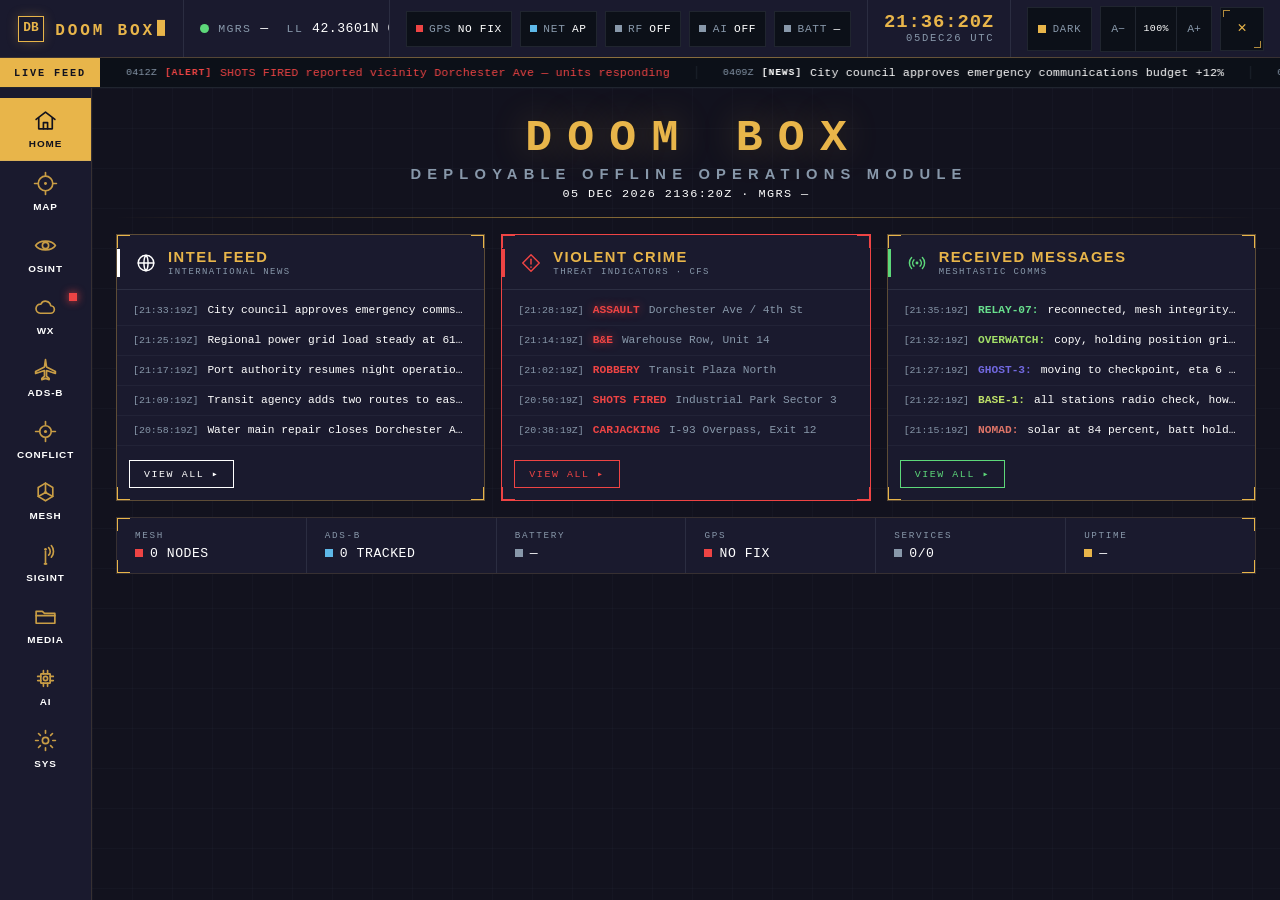
==== index.html @ 6b09e888 "Initial commit Fresh history start under the new account, carrying forward the current working state" ====
<!DOCTYPE html>
<html lang="en" data-mode="dark">
<head>
<meta charset="UTF-8" />
<meta name="viewport" content="width=device-width, initial-scale=1.0" />
<title>DOOM BOX DESKTOP</title>
<style>
/* ============================================================
   DOOM BOX — tactical command shell
   Vanilla CSS / Vanilla JS. No frameworks. No CDN.
   ============================================================ */

:root{
  --scale: 1;

  /* DARK (default) */
  --bg-primary:  #12121E;
  --bg-secondary:#1A1A2E;
  --bg-card:     #0C1018;
  --accent:      #E8B54A;   /* amber — brand */
  --text-1:      #FFFFFF;
  --text-2:      #8898AA;
  --green:       #5DD87A;
  --blue:        #5EB8E8;
  --orange:      #CC5511;
  --purple:      #B08CF0;
  --red:         #EE4444;

  --line:        rgba(232,181,74,0.14);
  --line-soft:   rgba(136,152,170,0.16);

  --font-mono:'JetBrains Mono','SF Mono',ui-monospace,Menlo,Consolas,'Liberation Mono',monospace;
  --font-ui:Arial,'Helvetica Neue',Helvetica,sans-serif;

  --topbar-h:58px;
  --ticker-h:30px;
  --side-w:92px;
  --side-w-collapsed:48px;
}

html[data-mode="dim"]{
  --bg-primary:  #20202F;
  --bg-secondary:#2A2A40;
  --bg-card:     #161D29;
  --text-2:      #9AAAC0;
  --line:        rgba(232,181,74,0.20);
  --line-soft:   rgba(154,170,192,0.20);
}

*{box-sizing:border-box;margin:0;padding:0;}
html{font-size:calc(16px * var(--scale));overflow-x:hidden;}
body{
  background:var(--bg-primary);
  color:var(--text-1);
  font-family:var(--font-ui);
  height:100vh;overflow:hidden;
  display:flex;flex-direction:column;
  -webkit-font-smoothing:antialiased;
  transition:background .2s ease;
}

.mono{font-family:var(--font-mono);}
.dim{color:var(--text-2);}

/* ---- corner-bracket card (pure CSS, no SVG) ---- */
.brk{
  --bk:var(--accent); --bt:1px; --bl:13px;
  border:1px solid var(--line);
  background:
   linear-gradient(var(--bk),var(--bk)) no-repeat 0 0      / var(--bl) var(--bt),
   linear-gradient(var(--bk),var(--bk)) no-repeat 0 0      / var(--bt) var(--bl),
   linear-gradient(var(--bk),var(--bk)) no-repeat 100% 0   / var(--bl) var(--bt),
   linear-gradient(var(--bk),var(--bk)) no-repeat 100% 0   / var(--bt) var(--bl),
   linear-gradient(var(--bk),var(--bk)) no-repeat 0 100%   / var(--bl) var(--bt),
   linear-gradient(var(--bk),var(--bk)) no-repeat 0 100%   / var(--bt) var(--bl),
   linear-gradient(var(--bk),var(--bk)) no-repeat 100% 100%/ var(--bl) var(--bt),
   linear-gradient(var(--bk),var(--bk)) no-repeat 100% 100%/ var(--bt) var(--bl),
   var(--bg-card);
}

/* ============================================================
   TOP BAR
   ============================================================ */
.topbar{
  height:var(--topbar-h);min-height:var(--topbar-h);
  background:var(--bg-secondary);
  border-bottom:1px solid var(--line);
  display:flex;align-items:stretch;
  flex:0 0 auto;position:relative;z-index:30;
}
.topbar::after{ /* amber baseline glow */
  content:"";position:absolute;left:0;right:0;bottom:-1px;height:1px;
  background:linear-gradient(90deg,transparent,var(--accent),transparent);
  opacity:.5;
}

.brand{
  display:flex;align-items:center;gap:.7rem;
  padding:0 18px;border-right:1px solid var(--line-soft);
  min-width:0;flex:0 0 auto;
}
.brand .glyph{
  width:26px;height:26px;flex:0 0 auto;
  border:1.5px solid var(--accent);
  display:grid;place-items:center;
  color:var(--accent);font-family:var(--font-mono);
  font-size:.8rem;font-weight:700;line-height:1;
  box-shadow:0 0 12px rgba(232,181,74,.25);
}
.brand .word{
  font-family:var(--font-mono);font-weight:700;
  letter-spacing:.18em;font-size:1rem;color:var(--accent);
  white-space:nowrap;
}
.brand .cursor{
  display:inline-block;width:.5em;height:1.05em;
  background:var(--accent);margin-left:.15em;translate:0 .12em;
  animation:blink 1.1s steps(1) infinite;
}
@keyframes blink{50%{opacity:0;}}

.tb-center{
  flex:1;display:flex;align-items:center;gap:18px;
  padding:0 16px;min-width:0;overflow:hidden;
}
.coord{
  display:flex;align-items:center;gap:.55rem;
  font-family:var(--font-mono);font-size:.82rem;
  color:var(--text-1);letter-spacing:.04em;white-space:nowrap;
}
.coord .lbl{color:var(--text-2);font-size:.66rem;letter-spacing:.12em;}
.coord:first-child{flex:0 0 auto;}
.gps-dot{
  width:9px;height:9px;border-radius:50%;background:var(--green);
  box-shadow:0 0 0 0 rgba(93,216,122,.55);
  animation:gpspulse 2s ease-out infinite;flex:0 0 auto;
}
@keyframes gpspulse{
  0%{box-shadow:0 0 0 0 rgba(93,216,122,.55);}
  70%{box-shadow:0 0 0 7px rgba(93,216,122,0);}
  100%{box-shadow:0 0 0 0 rgba(93,216,122,0);}
}

.tb-right{
  display:flex;align-items:stretch;gap:0;
  border-left:1px solid var(--line-soft);
}
.chips{
  display:flex;align-items:center;gap:8px;padding:0 16px;
  border-right:1px solid var(--line-soft);
}
.chip{
  display:flex;align-items:center;gap:.4rem;
  padding:5px 9px;border:1px solid var(--line-soft);
  background:var(--bg-card);
  font-family:var(--font-mono);font-size:.66rem;letter-spacing:.06em;
  white-space:nowrap;
}
.chip .k{color:var(--text-2);}
.chip .v{color:var(--text-1);}
.chip .d{width:7px;height:7px;flex:0 0 auto;}

.clock{
  display:flex;flex-direction:column;justify-content:center;
  align-items:flex-end;padding:0 16px;border-right:1px solid var(--line-soft);
}
.clock .z{
  font-family:var(--font-mono);font-size:1.18rem;font-weight:700;
  color:var(--accent);letter-spacing:.05em;line-height:1.05;
}
.clock .date{
  font-family:var(--font-mono);font-size:.6rem;color:var(--text-2);
  letter-spacing:.16em;
}

.controls{display:flex;align-items:center;gap:8px;padding:0 16px;}
.ctl{
  font-family:var(--font-mono);font-size:.66rem;letter-spacing:.08em;
  color:var(--text-2);background:var(--bg-card);
  border:1px solid var(--line-soft);padding:6px 10px;cursor:pointer;
  display:flex;align-items:center;gap:.4rem;transition:.12s;
}
.ctl:hover{color:var(--accent);border-color:var(--accent);}
.ctl .sw{width:8px;height:8px;background:var(--accent);flex:0 0 auto;}
.fontctl{display:flex;border:1px solid var(--line-soft);background:var(--bg-card);}
.fontctl button{
  font-family:var(--font-mono);background:none;border:none;color:var(--text-2);
  cursor:pointer;padding:6px 9px;font-size:.72rem;transition:.12s;
}
.fontctl button:hover{color:var(--accent);}
.fontctl .pct{
  color:var(--text-1);font-size:.62rem;display:grid;place-items:center;
  min-width:42px;border-left:1px solid var(--line-soft);
  border-right:1px solid var(--line-soft);letter-spacing:.04em;
}
/* window close — amber X, square L-bracket corners, mono tooltip */
.ctl-close{
  position:relative;width:34px;height:30px;display:grid;place-items:center;
  background:var(--bg-card);border:1px solid var(--line-soft);
  color:var(--accent);font-family:var(--font-mono);font-size:.95rem;line-height:1;cursor:pointer;transition:.12s;
}
.ctl-close::before{
  content:"";position:absolute;inset:2px;pointer-events:none;opacity:.75;background:
    linear-gradient(var(--accent),var(--accent)) no-repeat 0 0       / 7px 1px,
    linear-gradient(var(--accent),var(--accent)) no-repeat 0 0       / 1px 7px,
    linear-gradient(var(--accent),var(--accent)) no-repeat 100% 100% / 7px 1px,
    linear-gradient(var(--accent),var(--accent)) no-repeat 100% 100% / 1px 7px;
}
.ctl-close:hover{background:var(--accent);color:#12121E;border-color:var(--accent);}
.ctl-close:hover::before{opacity:0;}
.ctl-close[data-tip]:hover::after{
  content:attr(data-tip);position:absolute;top:calc(100% + 8px);right:0;
  background:var(--bg-secondary);border:1px solid var(--line);color:var(--text-1);
  font-family:var(--font-mono);font-size:.6rem;letter-spacing:.08em;padding:5px 9px;white-space:nowrap;z-index:60;
}

/* ============================================================
   TICKER
   ============================================================ */
.ticker{
  height:var(--ticker-h);min-height:var(--ticker-h);flex:0 0 auto;
  background:var(--bg-card);border-bottom:1px solid var(--line-soft);
  display:flex;align-items:stretch;overflow:hidden;position:relative;z-index:20;
}
.ticker-tag{
  display:flex;align-items:center;padding:0 14px;
  background:var(--accent);color:#12121E;
  font-family:var(--font-mono);font-weight:700;font-size:.64rem;
  letter-spacing:.18em;flex:0 0 auto;z-index:2;
}
.ticker-track-wrap{flex:1;overflow:hidden;display:flex;align-items:center;}
.ticker-track{
  display:inline-flex;align-items:center;white-space:nowrap;
  animation:tick 109s linear infinite;will-change:transform;
}
.ticker:hover .ticker-track{animation-play-state:paused;}
@keyframes tick{from{transform:translateX(0);}to{transform:translateX(-50%);}}
.ti{
  display:inline-flex;align-items:center;gap:.5rem;padding:0 26px;
  font-family:var(--font-mono);font-size:.72rem;letter-spacing:.02em;
  border-right:1px solid var(--line-soft);
}
.ti .t{color:var(--text-2);font-size:.62rem;}
.ti .tg{font-weight:700;font-size:.6rem;letter-spacing:.1em;}

/* ============================================================
   MAIN
   ============================================================ */
.main{flex:1;display:flex;min-height:0;}

.sidebar{
  flex:0 0 auto;width:var(--side-w);
  background:var(--bg-secondary);border-right:1px solid var(--line);
  display:flex;flex-direction:column;padding:10px 0;
  transition:width .28s cubic-bezier(.4,0,.2,1);
  overflow:hidden;
}
.sidebar .side-head{display:none;}
.navitem{
  display:flex;flex-direction:column;align-items:center;justify-content:center;gap:6px;
  padding:10px 4px;min-height:60px;cursor:pointer;position:relative;
  transition:background .12s;text-align:center;
}
.navitem:hover{background:var(--bg-card);}
.navitem .ic{
  width:25px;height:25px;flex:0 0 auto;color:var(--accent);opacity:.85;
  display:grid;place-items:center;transition:.12s;
}
.navitem .ic svg{width:100%;height:100%;display:block;}
.navitem .meta{display:flex;flex-direction:column;align-items:center;min-width:0;}
.navitem .nm{
  font-family:var(--font-ui);font-weight:700;font-size:.62rem;
  color:var(--text-1);letter-spacing:.09em;line-height:1.1;
}
.navitem .ds{display:none;}
.navitem .badge{
  position:absolute;top:8px;right:14px;width:8px;height:8px;
  background:var(--red);box-shadow:0 0 8px var(--red);display:none;
}
.navitem.has-unread .badge{display:block;animation:blink 1.4s steps(1) infinite;}
.navitem.active{background:var(--accent);}
.navitem.active .ic{color:#12121E;opacity:1;}
.navitem.active .nm{color:#12121E;}
.navitem.active .badge{background:#12121E;box-shadow:none;}
#navHome .navitem{border-bottom:1px solid var(--line-soft);}
.side-foot{display:none;}

/* collapsed (MAP) */
.main.map-mode .sidebar{width:var(--side-w-collapsed);}
.main.map-mode .side-head,
.main.map-mode .side-foot{opacity:0;pointer-events:none;}
.main.map-mode .sidebar{overflow:visible;}
.main.map-mode .navitem{justify-content:center;padding:8px 0;}
.main.map-mode .navitem .meta{
  position:absolute;left:calc(100% + 8px);top:50%;transform:translateY(-50%);
  opacity:0;pointer-events:none;background:var(--bg-secondary);
  border:1px solid var(--line);padding:9px 13px;min-width:160px;z-index:60;
  box-shadow:0 8px 22px rgba(0,0,0,.55);
}
.main.map-mode .navitem:hover .meta{opacity:1;}
.main.map-mode .navitem .ic{width:30px;height:30px;}

/* ---- content ---- */
.content{
  flex:1;min-width:0;min-height:0;position:relative;overflow:auto;
  background:
    linear-gradient(rgba(136,152,170,.035) 1px,transparent 1px) 0 0/100% 40px,
    linear-gradient(90deg,rgba(136,152,170,.035) 1px,transparent 1px) 0 0/40px 100%,
    var(--bg-primary);
  padding:24px;
}
.crumb{
  display:flex;align-items:center;gap:.6rem;margin-bottom:18px;
  font-family:var(--font-mono);font-size:.66rem;letter-spacing:.1em;color:var(--text-2);
}
.crumb .cur{color:var(--accent);}

.placeholder{
  height:calc(100% - 40px);min-height:340px;
  display:flex;flex-direction:column;align-items:center;justify-content:center;
  gap:20px;padding:40px;text-align:center;position:relative;
}
.ph-id{
  font-family:var(--font-mono);font-size:.66rem;letter-spacing:.4em;
  color:var(--text-2);
}
.ph-name{
  font-family:var(--font-mono);font-weight:700;letter-spacing:.12em;
  font-size:clamp(2.4rem,7vw,4.6rem);color:var(--accent);line-height:1;
  text-shadow:0 0 40px rgba(232,181,74,.2);
}
.ph-desc{
  font-family:var(--font-ui);color:var(--text-1);font-size:.95rem;
  max-width:560px;line-height:1.55;
}
.ph-status{
  display:inline-flex;align-items:center;gap:.6rem;margin-top:8px;
  font-family:var(--font-mono);font-size:.7rem;letter-spacing:.16em;
  color:var(--text-2);border:1px solid var(--line-soft);
  background:var(--bg-card);padding:8px 16px;
}
.ph-status .blip{width:8px;height:8px;background:var(--accent);animation:blink 1.4s steps(1) infinite;}

/* ============================================================
   HOME / WELCOME DASHBOARD
   ============================================================ */
.home{max-width:1180px;margin:0 auto;display:flex;flex-direction:column;gap:clamp(10px,1.8vh,20px);padding-bottom:8px;}
.home-head{text-align:center;padding:4px 0 0;}
.hh-title{
  font-family:var(--font-mono);font-weight:700;color:var(--accent);
  font-size:clamp(1.8rem,3.5vw,2.8rem);letter-spacing:.34em;line-height:1;
  text-indent:.34em;text-shadow:0 0 36px rgba(232,181,74,.28);
}
.hh-sub{
  margin-top:5px;font-family:var(--font-ui);font-weight:700;color:var(--text-2);
  font-size:clamp(.7rem,1.4vw,.92rem);letter-spacing:.42em;text-indent:.42em;
}
.hh-meta{margin-top:5px;color:var(--text-1);font-size:.74rem;letter-spacing:.12em;}
.hh-rule{
  height:1px;width:100%;
  background:linear-gradient(90deg,transparent,var(--accent),transparent);opacity:.6;
}
.intel-grid{display:grid;grid-template-columns:repeat(3,minmax(0,1fr));gap:16px;}
@media (max-width:980px){.intel-grid{grid-template-columns:1fr;}}

.icard{padding:0;display:flex;flex-direction:column;--bg-card:var(--bg-secondary);
  border-color:rgba(232,181,74,.32);min-height:0;}
.icard-head{
  display:flex;align-items:center;gap:11px;padding:14px 16px 12px 18px;
  border-bottom:1px solid var(--line-soft);position:relative;
}
.icard-head::before{content:"";position:absolute;left:0;top:14px;bottom:12px;width:3px;background:var(--ac);}
.icard-ic{width:22px;height:22px;color:var(--ac);flex:0 0 auto;display:grid;place-items:center;}
.icard-ic svg{width:100%;height:100%;}
.icard-htext{display:flex;flex-direction:column;min-width:0;}
.icard-title{font-family:var(--font-ui);font-weight:700;color:var(--accent);font-size:.92rem;letter-spacing:.1em;}
.icard-sub{font-family:var(--font-mono);font-size:.56rem;color:var(--text-2);letter-spacing:.16em;margin-top:2px;}
.icard-unread{
  margin-left:auto;min-width:20px;height:20px;padding:0 5px;background:var(--green);
  color:#0C1018;font-family:var(--font-mono);font-weight:700;font-size:.64rem;
  display:none;place-items:center;
}
.icard-list{flex:1;display:flex;flex-direction:column;padding:6px 0;}
.ifeed{
  display:flex;align-items:baseline;gap:9px;padding:7px 16px;
  font-family:var(--font-mono);font-size:.7rem;line-height:1.3;
  border-bottom:1px solid rgba(136,152,170,.07);
}
.ifeed .ts{color:var(--text-2);font-size:.62rem;flex:0 0 auto;}
.ifeed .hl{color:var(--text-1);overflow:hidden;text-overflow:ellipsis;white-space:nowrap;min-width:0;}
.ifeed.crime .ctype{color:var(--red);font-weight:700;flex:0 0 auto;}
.ifeed.crime .cloc{color:var(--text-2);overflow:hidden;text-overflow:ellipsis;white-space:nowrap;}
.ifeed.crime.recent .ctype{text-shadow:0 0 8px rgba(238,68,68,.65);}
.ifeed.mesh .cs{font-weight:700;flex:0 0 auto;}
.ifeed.mesh .mmsg{color:var(--text-1);overflow:hidden;text-overflow:ellipsis;white-space:nowrap;}
.viewall{
  margin:8px 12px 12px;align-self:flex-start;
  font-family:var(--font-mono);font-size:.62rem;letter-spacing:.16em;
  color:var(--ac);background:transparent;border:1px solid var(--ac);
  padding:7px 14px;cursor:pointer;transition:.12s;
}
.viewall:hover{background:var(--ac);color:#0C1018;}

@keyframes cardpulse{0%{box-shadow:0 0 0 0 rgba(232,181,74,0);}25%{box-shadow:0 0 16px 1px rgba(232,181,74,.4);}100%{box-shadow:0 0 0 0 rgba(232,181,74,0);}}
.icard.pulse{animation:cardpulse 1.3s ease-out;}
.icard.threat-hot{--bk:var(--red);border-color:var(--red);animation:redglow 2.2s ease-in-out infinite;}
@keyframes redglow{0%,100%{box-shadow:0 0 10px rgba(238,68,68,.16);}50%{box-shadow:0 0 22px rgba(238,68,68,.42);}}

.status-row{display:flex;flex-wrap:wrap;align-items:stretch;padding:0;--bg-card:var(--bg-secondary);}
.scell{
  flex:1;min-width:150px;display:flex;flex-direction:column;gap:5px;
  padding:12px 18px;border-right:1px solid var(--line-soft);
}
.scell:last-child{border-right:none;}
.scell .sk{font-family:var(--font-mono);font-size:.58rem;letter-spacing:.18em;color:var(--text-2);}
.scell .sv{font-family:var(--font-mono);font-size:.82rem;color:var(--text-1);display:flex;align-items:center;gap:7px;letter-spacing:.04em;}
.scell .sdot{width:8px;height:8px;flex:0 0 auto;}
.scell .sx{color:var(--text-2);font-size:.66rem;}

@media (max-width:1200px){
  .coord-ll{display:none;}
}
@media (max-width:1024px){
  .chips{display:none;}
}
@media (max-width:760px){
  .chips,.brand .word{display:none;}
  .brand{min-width:auto;}
}

/* ===== Node-RED OFFLINE full-card state ===== */
.db-offline{position:fixed;inset:0;z-index:200;display:none;align-items:center;justify-content:center;
  background:rgba(10,10,18,.92);backdrop-filter:blur(2px);}
.db-offline.show{display:flex;}
.db-offline .dbo-card{--bg-card:var(--bg-primary);padding:34px 46px;text-align:center;
  display:flex;flex-direction:column;align-items:center;gap:12px;min-width:360px;}
.db-offline .dbo-spinner{width:34px;height:34px;border:3px solid var(--line-soft);border-top-color:var(--accent);
  border-radius:50%;animation:dbo-spin 1s linear infinite;margin-bottom:4px;}
@keyframes dbo-spin{to{transform:rotate(360deg);}}
.db-offline .dbo-title{font-family:var(--font-ui);font-weight:700;letter-spacing:.2em;color:var(--red);font-size:1.05rem;}
.db-offline .dbo-sub{font-family:var(--font-mono);letter-spacing:.18em;color:var(--accent);font-size:.78rem;}
.db-offline .dbo-dots::after{content:'';animation:dbo-dots 1.4s steps(4,end) infinite;}
@keyframes dbo-dots{0%{content:'';}25%{content:'.';}50%{content:'..';}75%{content:'...';}}
.db-offline .dbo-meta{color:var(--text-2);font-size:.62rem;letter-spacing:.04em;max-width:340px;line-height:1.5;}

/* ===== desktop-mode: hide all scrollbars (kiosk instance with ?desktop=1) ===== */
body.desktop-mode{scrollbar-width:none;}
body.desktop-mode::-webkit-scrollbar{display:none;}
body.desktop-mode .content{scrollbar-width:none;}
body.desktop-mode .content::-webkit-scrollbar{display:none;}
</style>
<link rel="stylesheet" href="vendor/maplibre-gl.css" />
<link rel="stylesheet" href="map/map.css" />
<link rel="stylesheet" href="osint/osint.css" />
<link rel="stylesheet" href="wx/wx.css" />
<link rel="stylesheet" href="adsb/adsb.css" />
<link rel="stylesheet" href="mesh/mesh.css" />
<link rel="stylesheet" href="sigint/sigint.css" />
<link rel="stylesheet" href="media/media.css" />
<link rel="stylesheet" href="ai/ai.css" />
<link rel="stylesheet" href="sys/sys.css" />
<link rel="stylesheet" href="conflict/conflict.css" />
<link rel="stylesheet" href="css/touch.css" />
</head>
<body>

  <!-- ============ TOP BAR ============ -->
  <header class="topbar">
    <div class="brand">
      <div class="glyph">DB</div>
      <div class="word">DOOM&nbsp;BOX<span class="cursor"></span></div>
    </div>

    <div class="tb-center">
      <div class="coord">
        <span class="gps-dot"></span>
        <span class="lbl">MGRS</span>
        <span id="mgrs">—</span>
      </div>
      <div class="coord coord-ll">
        <span class="lbl">LL</span>
        <span id="latlon">42.3601N 071.0589W</span>
      </div>
    </div>

    <div class="tb-right">
      <div class="chips" id="chips"></div>
      <div class="clock">
        <div class="z mono" id="zulu">--:--:--Z</div>
        <div class="date mono" id="zdate">--------</div>
      </div>
      <div class="controls">
        <button class="ctl" id="modeBtn"><span class="sw"></span><span id="modeLbl">DARK</span></button>
        <div class="fontctl">
          <button id="fsDown" title="Decrease text">A−</button>
          <span class="pct mono" id="fsPct">100%</span>
          <button id="fsUp" title="Increase text">A+</button>
        </div>
        <button class="ctl-close" id="closeBtn" data-tip="CLOSE" aria-label="Close window">✕</button>
      </div>
    </div>
  </header>

  <!-- ============ TICKER ============ -->
  <div class="ticker">
    <div class="ticker-tag">LIVE FEED</div>
    <div class="ticker-track-wrap">
      <div class="ticker-track" id="tickerTrack"></div>
    </div>
  </div>

  <!-- ============ MAIN ============ -->
  <div class="main" id="main">
    <nav class="sidebar" id="sidebar">
      <div id="navHome"></div>
      <div class="side-head">// MODULES</div>
      <div id="nav"></div>
      <div class="side-foot">
        UPTIME 04:21:07<br>
        BUILD 2.6.1-ALPHA<br>
        NODE DB-01
      </div>
    </nav>

    <main class="content" id="content"><!-- filled by JS --></main>
  </div>

  <!-- Node-RED offline full-card state (toggled by home-live.js; never let a chromium error page show) -->
  <div id="dbOffline" class="db-offline" aria-hidden="true">
    <div class="dbo-card brk">
      <div class="dbo-spinner"></div>
      <div class="dbo-title">NODE-RED OFFLINE</div>
      <div class="dbo-sub">RETRYING<span class="dbo-dots"></span></div>
      <div class="dbo-meta mono">dashboard data source unreachable · auto-recovers when the API returns</div>
    </div>
  </div>

<!-- MAP vendor libs (self-hosted, no CDN) — must load before map modules -->
<script src="vendor/maplibre-gl.js"></script>
<script src="vendor/pmtiles.js"></script>
<script src="vendor/protomaps-themes-base.js"></script>
<script src="vendor/milsymbol.js"></script>
<script src="vendor/mgrs.min.js"></script>
<script src="map/map-core.js"></script>
<script src="map/map-layers.js"></script>
<script src="map/map-tools.js"></script>
<script src="map/map-hires.js"></script>
<script src="map/map-ui.js"></script>
<script src="osint/osint-data.js"></script>
<script src="osint/osint.js"></script>
<script src="wx/wx-data.js"></script>
<script src="wx/wx.js"></script>
<script src="adsb/adsb-data.js"></script>
<script src="adsb/adsb.js"></script>
<script src="mesh/mesh-data.js"></script>
<script src="mesh/mesh.js"></script>
<script src="sigint/sigint-data.js"></script>
<script src="sigint/sigint.js"></script>
<script src="media/media-data.js"></script>
<script src="media/media.js"></script>
<script src="ai/ai-data.js"></script>
<script src="ai/ai.js"></script>
<script src="sys/sys-data.js"></script>
<script src="sys/sys.js"></script>
<script src="conflict/conflict-data.js"></script>
<script src="conflict/conflict.js"></script>
<script>
(function(){
  "use strict";

  /* ---------------- data ---------------- */
  var TABS = [
    {id:'MAP',   name:'MAP',    key:'1', desc:'Tactical map · layers · range rings · drawing tools'},
    {id:'OSINT', name:'OSINT',  key:'2', desc:'Multi-source intel feed · AI summarize'},
    {id:'WX',    name:'WX',     key:'3', desc:'Current conditions · 7-day forecast · alerts'},
    {id:'ADSB',     name:'ADS-B',    key:'4', desc:'Live aircraft tracking · session log'},
    {id:'CONFLICT', name:'CONFLICT', key:'5', desc:'Global conflict events · GDELT live feed · AI analysis'},
    {id:'MESH',     name:'MESH',     key:'6', desc:'Mesh comms · node roster · mIRC chat'},
    {id:'SIGINT',name:'SIGINT', key:'7', desc:'Probe capture · classification · channel hop'},
    {id:'MEDIA', name:'MEDIA',  key:'8', desc:'Offline library · ZIM cards · file browser'},
    {id:'AI',    name:'AI',     key:'9', desc:'Local model · streaming inference'},
    {id:'SYS',   name:'SYS',    key:'0', desc:'System health · 7 diagnostic cards'}
  ];

  var TICKER = [
    {tg:'ALERT', c:'var(--red)',    t:'0412Z', x:'SHOTS FIRED reported vicinity Dorchester Ave — units responding'},
    {tg:'NEWS',  c:'var(--text-1)', t:'0409Z', x:'City council approves emergency communications budget +12%'},
    {tg:'WX',    c:'var(--accent)', t:'0405Z', x:'WIND ADVISORY in effect until 1800Z — gusts to 45 kt'},
    {tg:'CRIME', c:'var(--orange)', t:'0401Z', x:'B&E cluster flagged — 4 incidents within 0.8 km grid'},
    {tg:'MSG',   c:'var(--blue)',   t:'0358Z', x:'node RELAY-07 reconnected — mesh integrity nominal'},
    {tg:'NEWS',  c:'var(--text-1)', t:'0351Z', x:'Power grid load steady · regional draw 61% of capacity'},
    {tg:'WX',    c:'var(--accent)', t:'0347Z', x:'Temp 4°C · Baro 1014 hPa falling · visibility 9 km'},
    {tg:'ALERT', c:'var(--red)',    t:'0340Z', x:'MILITARY aircraft squawk detected — see ADS-B module'}
  ];

  var CHIPS = [
    {k:'GPS', v:'LOCK', c:'var(--green)'},
    {k:'NET', v:'LAN',  c:'var(--blue)'},
    {k:'RF',  v:'SCAN', c:'var(--orange)'},
    {k:'AI',  v:'RDY',  c:'var(--purple)'},
    {k:'BATT',v:'84%',  c:'var(--green)'}
  ];

  /* ---------------- el helpers ---------------- */
  function el(id){return document.getElementById(id);}

  /* ---------------- chips (live-driven via DBHome.chips) ---------------- */
  var liveChips=null;
  function renderChips(){
    var src=(liveChips&&liveChips.length)?liveChips:CHIPS;
    var h='';
    src.forEach(function(c){
      h+='<div class="chip"><span class="d" style="background:'+c.c+'"></span>'+
         '<span class="k">'+c.k+'</span><span class="v">'+c.v+'</span></div>';
    });
    el('chips').innerHTML=h;
  }
  renderChips();

  /* ---------------- ticker ---------------- */
  /* ---------------- ticker (push-capable) ---------------- */
  function tickerItemHTML(i){
    return '<span class="ti"><span class="t">'+i.t+'</span>'+
           '<span class="tg" style="color:'+i.c+'">['+i.tg+']</span>'+
           '<span style="color:'+(i.c)+'">'+i.x+'</span></span>';
  }
  function renderTicker(){
    var block=TICKER.map(tickerItemHTML).join('');
    el('tickerTrack').innerHTML=block+block; /* duplicate for seamless loop */
  }
  renderTicker();
  function zuluNow(){var d=new Date();function p(n){return(n<10?'0':'')+n;}return p(d.getUTCHours())+p(d.getUTCMinutes())+'Z';}
  function pushTicker(tag,color,text){
    TICKER.unshift({tg:tag,c:color,t:zuluNow(),x:text});
    if(TICKER.length>40)TICKER.pop();
    renderTicker();
  }

  /* Ticker touch-pause (touch screens can't :hover) */
  (function(){
    var tickerEl = document.querySelector('.ticker');
    if(!tickerEl) return;
    tickerEl.addEventListener('touchstart', function(){ tickerEl.classList.add('paused'); }, {passive:true});
    tickerEl.addEventListener('touchend',   function(){ setTimeout(function(){ tickerEl.classList.remove('paused'); }, 1800); }, {passive:true});
  })();

  /* ---------------- icons (inline SVG, monochrome, no CDN) ---------------- */
  function svg(p){return '<svg viewBox="0 0 24 24" fill="none" stroke="currentColor" stroke-width="1.6" stroke-linecap="round" stroke-linejoin="round">'+p+'</svg>';}
  var ICONS={
    HOME:  svg('<path d="M3 11 L12 4 L21 11"/><path d="M5.5 9.6 V20 H18.5 V9.6"/><path d="M10 20 V14 H14 V20"/>'),
    MAP:   svg('<circle cx="12" cy="12" r="7"/><path d="M12 1.5V5 M12 19V22.5 M1.5 12H5 M19 12H22.5"/><circle cx="12" cy="12" r="1.4" fill="currentColor" stroke="none"/>'),
    OSINT: svg('<path d="M2.5 12 C6 6.5 18 6.5 21.5 12 C18 17.5 6 17.5 2.5 12 Z"/><circle cx="12" cy="12" r="3"/>'),
    WX:    svg('<path d="M7 17.5 H16.8 a3.6 3.6 0 0 0 .2-7.2 A5 5 0 0 0 7.6 8.7 A3.7 3.7 0 0 0 7 17.5 Z"/>'),
    ADSB:     svg('<path d="M12 2.5 L13 9.5 L21.5 14 V15.8 L13 13 V18.5 L15.5 20.5 V21.8 L12 20.5 L8.5 21.8 V20.5 L11 18.5 V13 L2.5 15.8 V14 L11 9.5 Z"/>'),
    CONFLICT: svg('<circle cx="12" cy="12" r="5.5"/><path d="M12 2.5V5.5 M12 18.5V21.5 M2.5 12H5.5 M18.5 12H21.5"/><circle cx="12" cy="12" r="1.5" fill="currentColor" stroke="none"/>'),
    RADIO: svg('<circle cx="12" cy="12" r="1.6" fill="currentColor" stroke="none"/><path d="M8.6 8.6 a5 5 0 0 0 0 6.8"/><path d="M15.4 8.6 a5 5 0 0 1 0 6.8"/><path d="M6.1 6.1 a8.5 8.5 0 0 0 0 11.8"/><path d="M17.9 6.1 a8.5 8.5 0 0 1 0 11.8"/>'),
    MESH:  svg('<path d="M12 3 L19 7.25 V15.75 L12 20 L5 15.75 V7.25 Z"/><circle cx="12" cy="12" r="1.5" fill="currentColor" stroke="none"/><path d="M12 12 L12 3 M12 12 L19 15.75 M12 12 L5 15.75"/>'),
    SIGINT:svg('<path d="M11 21 H13"/><path d="M12 21 V9"/><circle cx="12" cy="7" r="1.3" fill="currentColor" stroke="none"/><path d="M15 5.4 a5 5 0 0 1 0 7.2"/><path d="M17.6 3.4 a8.6 8.6 0 0 1 0 11.2"/>'),
    MEDIA: svg('<path d="M3 7 H9 L11 9 H21 V18.5 H3 Z"/><path d="M3 11.2 H21"/>'),
    AI:    svg('<rect x="7.5" y="7.5" width="9" height="9" rx="0.5"/><circle cx="12" cy="12" r="2"/><path d="M10 7.5 V4.5 M14 7.5 V4.5 M10 16.5 V19.5 M14 16.5 V19.5 M7.5 10 H4.5 M7.5 14 H4.5 M16.5 10 H19.5 M16.5 14 H19.5"/>'),
    SYS:   svg('<circle cx="12" cy="12" r="3"/><path d="M12 2.5 V5 M12 19 V21.5 M21.5 12 H19 M5 12 H2.5 M18.7 5.3 L16.9 7.1 M7.1 16.9 L5.3 18.7 M18.7 18.7 L16.9 16.9 M7.1 7.1 L5.3 5.3"/>')
  };
  var ICON_NEWS = svg('<circle cx="12" cy="12" r="8.5"/><path d="M3.5 12 H20.5 M12 3.5 C15 6.5 15 17.5 12 20.5 C9 17.5 9 6.5 12 3.5 Z"/>');
  var ICON_WARN = svg('<path d="M12 3 L21 12 L12 21 L3 12 Z"/><path d="M12 8 V13.2"/><circle cx="12" cy="16.4" r="0.95" fill="currentColor" stroke="none"/>');
  var ICON_COMMS= ICONS.RADIO;

  /* ---------------- nav state + render ---------------- */
  var HOME={id:'HOME',name:'HOME',desc:'Command center situation display'};
  var unread={OSINT:0,MESH:0,ADSB:0,WX:2};
  var meshUnread=0;
  var bootTime=Date.now()-(4*3600+21*60)*1000;
  /* live system state for HOME status row (populated by home-live.js via DBHome.status) */
  var LIVE={meshNodes:0,meshConnected:false,adsbTracked:0,batteryPct:null,batteryState:'',batteryTrend:'',gpsFix:false,servicesActive:0,servicesTotal:0,uptimeStr:''};

  var active = localStorage.getItem('db_tab') || 'HOME';
  /* deep-link: #MAP / #OSINT / etc. in the URL wins over the last-tab memory */
  var _hash = (location.hash || '').replace('#','').toUpperCase();
  if(_hash && (_hash==='HOME' || TABS.some(function(t){return t.id===_hash;}))) active=_hash;
  if(!(active==='HOME' || TABS.some(function(t){return t.id===active;}))) active='HOME';

  function navItemHTML(t){
    return '<div class="navitem" data-id="'+t.id+'" title="'+t.name+'">'+
      '<div class="ic">'+(ICONS[t.id]||'')+'</div>'+
      '<div class="meta"><div class="nm">'+t.name+'</div>'+
      (t.desc?'<div class="ds">'+t.desc+'</div>':'')+'</div>'+
      '<div class="badge"></div></div>';
  }
  (function(){
    el('navHome').innerHTML=navItemHTML(HOME);
    var h=''; TABS.forEach(function(t){h+=navItemHTML(t);}); el('nav').innerHTML=h;
    [].forEach.call(document.querySelectorAll('.navitem'),function(n){
      n.addEventListener('click',function(){setActive(n.getAttribute('data-id'));});
    });
    el('content').addEventListener('click',function(e){
      var b=e.target.closest && e.target.closest('.viewall');
      if(b){setActive(b.getAttribute('data-go'));return;}
    });
  })();

  function renderNavBadges(){
    [].forEach.call(document.querySelectorAll('.navitem'),function(n){
      var id=n.getAttribute('data-id');
      var u = id==='MESH'?meshUnread:(unread[id]||0);
      n.classList.toggle('has-unread', u>0);
    });
  }

  /* ---------------- data feeds ---------------- */
  function ago(m){return new Date(Date.now()-m*60000);}
  function z(d){return '['+pad(d.getUTCHours())+':'+pad(d.getUTCMinutes())+':'+pad(d.getUTCSeconds())+'Z]';}
  function csColor(cs){var h=0;for(var i=0;i<cs.length;i++){h=(h*31+cs.charCodeAt(i))%360;}return 'hsl('+h+',65%,64%)';}

  var NEWS=[
    {d:ago(3), x:'City council approves emergency comms budget increase of 12%'},
    {d:ago(11),x:'Regional power grid load steady at 61% of rated capacity'},
    {d:ago(19),x:'Port authority resumes night operations after equipment fault'},
    {d:ago(27),x:'Transit agency adds two routes to eastern corridor service'},
    {d:ago(38),x:'Water main repair closes Dorchester Ave between 4th and 7th'},
    {d:ago(52),x:'University lab publishes regional seismic monitoring dataset'}
  ];
  var NEWS_POOL=['Fiber backbone maintenance window scheduled 0200-0400Z',
    'Local airport reports minor ground stop, weather related',
    'Municipal radio system firmware update rolling out tonight',
    'Harbor patrol logs increased vessel traffic near channel 12',
    'County issues procurement notice for backup generators',
    'Highway sensor network restored after brief outage'];
  var CRIME=[
    {d:ago(8),  type:'ASSAULT',     loc:'Dorchester Ave / 4th St'},
    {d:ago(22), type:'B&E',         loc:'Warehouse Row, Unit 14'},
    {d:ago(34), type:'ROBBERY',     loc:'Transit Plaza North'},
    {d:ago(46), type:'SHOTS FIRED', loc:'Industrial Park Sector 3'},
    {d:ago(58), type:'CARJACKING',  loc:'I-93 Overpass, Exit 12'},
    {d:ago(71), type:'VANDALISM',   loc:'Civic Center Lot B'}
  ];
  var CRIME_POOL=[
    {type:'SHOTS FIRED',loc:'Vicinity Maple & 9th'},
    {type:'ASSAULT',loc:'Riverside Walk, East'},
    {type:'B&E',loc:'Commercial Block 200'},
    {type:'ARMED ROBBERY',loc:'Fuel Station, Route 1'},
    {type:'DISTURBANCE',loc:'Metro Station, Lower Concourse'}
  ];
  var MESH=[
    {d:ago(1), cs:'RELAY-07', msg:'reconnected, mesh integrity nominal'},
    {d:ago(4), cs:'OVERWATCH',msg:'copy, holding position grid 8364'},
    {d:ago(9), cs:'GHOST-3',  msg:'moving to checkpoint, eta 6 mike'},
    {d:ago(14),cs:'BASE-1',   msg:'all stations radio check, how copy'},
    {d:ago(21),cs:'NOMAD',    msg:'solar at 84 percent, batt holding'},
    {d:ago(33),cs:'RELAY-07', msg:'rebroadcast complete'}
  ];
  var MESH_CS=['RELAY-07','OVERWATCH','GHOST-3','BASE-1','NOMAD','SCOUT-9','ECHO-2'];
  var MESH_MSG=['radio check, how copy','moving to next waypoint','copy all, out',
    'signal strong this location','rebroadcasting now','holding at last grid','comms nominal'];

  /* ---------------- home render ---------------- */
  function fmtHome(){
    var d=new Date(); var mgrs=el('mgrs')?el('mgrs').textContent:'';
    return pad(d.getUTCDate())+' '+MON[d.getUTCMonth()]+' '+d.getUTCFullYear()+'   '+
      pad(d.getUTCHours())+pad(d.getUTCMinutes())+':'+pad(d.getUTCSeconds())+'Z   \u00b7   MGRS '+mgrs;
  }
  function homeHTML(){
    return '<div class="home">'+
      '<div class="home-head">'+
        '<div class="hh-title">DOOM BOX</div>'+
        '<div class="hh-sub">DEPLOYABLE OFFLINE OPERATIONS MODULE</div>'+
        '<div class="hh-meta mono"><span id="homeZ">'+fmtHome()+'</span></div>'+
      '</div>'+
      '<div class="hh-rule"></div>'+
      '<div class="intel-grid">'+
        '<section class="icard brk" id="card_news" style="--ac:var(--text-1)">'+
          '<div class="icard-head"><span class="icard-ic">'+ICON_NEWS+'</span>'+
            '<div class="icard-htext"><div class="icard-title">INTEL FEED</div>'+
            '<div class="icard-sub">INTERNATIONAL NEWS</div></div></div>'+
          '<div class="icard-list" id="listNews"></div>'+
          '<button class="viewall" data-go="OSINT">VIEW ALL \u25b8</button>'+
        '</section>'+
        '<section class="icard brk" id="card_crime" style="--ac:var(--red)">'+
          '<div class="icard-head"><span class="icard-ic">'+ICON_WARN+'</span>'+
            '<div class="icard-htext"><div class="icard-title">VIOLENT CRIME</div>'+
            '<div class="icard-sub">THREAT INDICATORS \u00b7 CFS</div></div></div>'+
          '<div class="icard-list" id="listCrime"></div>'+
          '<button class="viewall" data-go="OSINT">VIEW ALL \u25b8</button>'+
        '</section>'+
        '<section class="icard brk" id="card_mesh" style="--ac:var(--green)">'+
          '<div class="icard-head"><span class="icard-ic">'+ICON_COMMS+'</span>'+
            '<div class="icard-htext"><div class="icard-title">RECEIVED MESSAGES</div>'+
            '<div class="icard-sub">MESHTASTIC COMMS</div></div>'+
            '<span class="icard-unread" id="meshBadge"></span></div>'+
          '<div class="icard-list" id="listMesh"></div>'+
          '<button class="viewall" data-go="MESH">VIEW ALL \u25b8</button>'+
        '</section>'+
      '</div>'+
      '<div class="status-row brk" id="statusRow"></div>'+
    '</div>';
  }
  function renderStatus(){
    var sr=el('statusRow'); if(!sr)return;
    var mgrs=el('mgrs')?el('mgrs').textContent:'';
    var batDot=LIVE.batteryPct==null?'var(--text-2)':(LIVE.batteryPct>=30?'var(--green)':LIVE.batteryPct>=15?'var(--orange)':'var(--red)');
    var svcDot=(LIVE.servicesTotal>0&&LIVE.servicesActive===LIVE.servicesTotal)?'var(--green)':(LIVE.servicesTotal>0?'var(--orange)':'var(--text-2)');
    var cells=[
      {k:'MESH',v:LIVE.meshNodes+' NODES',dot:LIVE.meshConnected?'var(--green)':'var(--red)'},
      {k:'ADS-B',v:LIVE.adsbTracked+' TRACKED',dot:'var(--blue)'},
      {k:'BATTERY',v:(LIVE.batteryPct==null?'\u2014':LIVE.batteryPct+'%')+(LIVE.batteryTrend?' '+LIVE.batteryTrend:''),dot:batDot},
      {k:'GPS',v:LIVE.gpsFix?'LOCK':'NO FIX',dot:LIVE.gpsFix?'var(--green)':'var(--red)',x:LIVE.gpsFix?mgrs:''},
      {k:'SERVICES',v:LIVE.servicesActive+'/'+LIVE.servicesTotal,dot:svcDot},
      {k:'UPTIME',v:LIVE.uptimeStr||'\u2014',dot:'var(--accent)'}
    ];
    sr.innerHTML=cells.map(function(c){
      return '<div class="scell"><span class="sk">'+c.k+'</span>'+
        '<span class="sv"><span class="sdot" style="background:'+c.dot+'"></span>'+c.v+
        (c.x?' <span class="sx">'+c.x+'</span>':'')+'</span></div>';
    }).join('');
  }
  function renderHomeCards(){
    var ln=el('listNews'); if(!ln)return;
    ln.innerHTML=NEWS.slice(0,5).map(function(n){
      return '<div class="ifeed"><span class="ts">'+z(n.d)+'</span><span class="hl">'+n.x+'</span></div>';
    }).join('');
    var hot=false;
    el('listCrime').innerHTML=CRIME.slice(0,5).map(function(c){
      var recent=(Date.now()-c.d.getTime())<30*60000; if(recent)hot=true;
      return '<div class="ifeed crime'+(recent?' recent':'')+'"><span class="ts">'+z(c.d)+'</span>'+
        '<span class="ctype">'+c.type+'</span><span class="cloc">'+c.loc+'</span></div>';
    }).join('');
    el('card_crime').classList.toggle('threat-hot',hot);
    el('listMesh').innerHTML=MESH.slice(0,5).map(function(m){
      return '<div class="ifeed mesh"><span class="ts">'+z(m.d)+'</span>'+
        '<span class="cs" style="color:'+csColor(m.cs)+'">'+m.cs+':</span>'+
        '<span class="mmsg">'+m.msg+'</span></div>';
    }).join('');
    var mb=el('meshBadge'); if(mb){mb.textContent=meshUnread>0?meshUnread:''; mb.style.display=meshUnread>0?'inline-grid':'none';}
    renderStatus();
  }
  function pulseCard(key){var c=el('card_'+key); if(c){c.classList.remove('pulse'); void c.offsetWidth; c.classList.add('pulse');}}

  /* ---------------- live injects ---------------- */
  function injectNews(){
    NEWS.unshift({d:new Date(),x:NEWS_POOL[Math.floor(Math.random()*NEWS_POOL.length)]});
    if(NEWS.length>40)NEWS.pop(); unread.OSINT++; renderNavBadges();
    if(active==='HOME'){renderHomeCards();pulseCard('news');}
  }
  function injectCrime(){
    var p=CRIME_POOL[Math.floor(Math.random()*CRIME_POOL.length)];
    CRIME.unshift({d:new Date(),type:p.type,loc:p.loc});
    if(CRIME.length>40)CRIME.pop(); unread.OSINT++; renderNavBadges();
    if(active==='HOME'){renderHomeCards();pulseCard('crime');}
  }
  function injectMesh(){
    MESH.unshift({d:new Date(),cs:MESH_CS[Math.floor(Math.random()*MESH_CS.length)],
      msg:MESH_MSG[Math.floor(Math.random()*MESH_MSG.length)]});
    if(MESH.length>40)MESH.pop(); meshUnread++; unread.MESH=meshUnread; renderNavBadges();
    if(active==='HOME'){renderHomeCards();pulseCard('mesh');}
  }
  /* mock inject timers removed — real data is driven by home/home-live.js via window.DBHome */

  /* ---------------- content + nav switching ---------------- */
  function renderContent(id){
    var c=el('content');
    if(id!=='MAP' && id!=='OSINT' && id!=='WX' && id!=='ADSB' && id!=='CONFLICT' && id!=='MESH' && id!=='SIGINT' && id!=='MEDIA' && id!=='AI' && id!=='SYS'){ document.body.classList.remove('map-full'); c.style.padding=''; c.style.position=''; c.style.overflow=''; }
    if(id==='SYS'){ c.style.position='relative'; c.style.overflow='hidden'; }
    if(id==='HOME'){ c.innerHTML=homeHTML(); renderHomeCards(); return; }
    if(id==='MAP'){
      c.style.overflow='hidden';
      if(window.DBMap && DBMap.ui){ DBMap.ui.mount(c); }
      else { c.innerHTML='<section class="placeholder brk"><div class="ph-name">MAP</div><div class="ph-status"><span class="blip"></span>MAP ENGINE FAILED TO LOAD</div></section>'; }
      return;
    }
    if(id==='OSINT'){
      if(window.DBOsint && DBOsint.mount){ DBOsint.mount(c); }
      else { c.style.padding=''; c.innerHTML='<section class="placeholder brk"><div class="ph-name">OSINT</div><div class="ph-status"><span class="blip"></span>OSINT ENGINE FAILED TO LOAD</div></section>'; }
      return;
    }
    if(id==='WX'){
      if(window.DBWx && DBWx.mount){ DBWx.mount(c); }
      else { c.style.padding=''; c.innerHTML='<section class="placeholder brk"><div class="ph-name">WX</div><div class="ph-status"><span class="blip"></span>WX ENGINE FAILED TO LOAD</div></section>'; }
      return;
    }
    if(id==='ADSB'){
      if(window.DBAdsb && DBAdsb.mount){ DBAdsb.mount(c); }
      else { c.style.padding=''; c.innerHTML='<section class="placeholder brk"><div class="ph-name">ADS-B</div><div class="ph-status"><span class="blip"></span>ADS-B ENGINE FAILED TO LOAD</div></section>'; }
      return;
    }
    if(id==='CONFLICT'){
      c.style.padding='0'; c.style.overflow='hidden';
      if(window.DBConflict && DBConflict.mount){ DBConflict.mount(c); }
      else { c.style.padding=''; c.innerHTML='<section class="placeholder brk"><div class="ph-name">CONFLICT</div><div class="ph-status"><span class="blip"></span>CONFLICT ENGINE FAILED TO LOAD</div></section>'; }
      return;
    }
    if(id==='MESH'){
      if(window.DBMesh && DBMesh.mount){ DBMesh.mount(c); }
      else { c.style.padding=''; c.innerHTML='<section class="placeholder brk"><div class="ph-name">MESH</div><div class="ph-status"><span class="blip"></span>MESH ENGINE FAILED TO LOAD</div></section>'; }
      return;
    }
    if(id==='SIGINT'){
      if(window.DBSigint && DBSigint.mount){ DBSigint.mount(c); }
      else { c.style.padding=''; c.innerHTML='<section class="placeholder brk"><div class="ph-name">SIGINT</div><div class="ph-status"><span class="blip"></span>SIGINT ENGINE FAILED TO LOAD</div></section>'; }
      return;
    }
    if(id==='MEDIA'){
      if(window.DBMedia && DBMedia.mount){ DBMedia.mount(c); }
      else { c.style.padding=''; c.innerHTML='<section class="placeholder brk"><div class="ph-name">MEDIA</div><div class="ph-status"><span class="blip"></span>MEDIA ENGINE FAILED TO LOAD</div></section>'; }
      return;
    }
    if(id==='AI'){
      if(window.DBAi && DBAi.mount){ DBAi.mount(c); }
      else { c.style.padding=''; c.innerHTML='<section class="placeholder brk"><div class="ph-name">AI</div><div class="ph-status"><span class="blip"></span>AI ENGINE FAILED TO LOAD</div></section>'; }
      return;
    }
    if(id==='SYS'){
      if(window.DBSys && DBSys.mount){ DBSys.mount(c); }
      else { c.style.padding=''; c.innerHTML='<section class="placeholder brk"><div class="ph-name">SYS</div><div class="ph-status"><span class="blip"></span>SYS ENGINE FAILED TO LOAD</div></section>'; }
      return;
    }
    var tab=TABS.filter(function(t){return t.id===id;})[0];
    if(!tab){ c.innerHTML=homeHTML(); renderHomeCards(); return; }
    c.innerHTML=
      '<div class="crumb"><span>DOOM BOX</span><span>/</span><span class="cur">'+tab.name+'</span></div>'+
      '<section class="placeholder brk">'+
        '<div class="ph-id">// MODULE '+tab.key+' SELECTED</div>'+
        '<div class="ph-name">'+tab.name+'</div>'+
        '<div class="ph-desc">'+tab.desc+'</div>'+
        '<div class="ph-status"><span class="blip"></span>AWAITING MODULE LOAD</div>'+
      '</section>';
  }
  function setActive(id){
    active=id; localStorage.setItem('db_tab',id);
    [].forEach.call(document.querySelectorAll('.navitem'),function(n){
      n.classList.toggle('active', n.getAttribute('data-id')===id);
    });
    el('main').classList.toggle('map-mode', id==='MAP');
    if(id==='MESH'){meshUnread=0; unread.MESH=0;}
    if(unread[id]!==undefined && id!=='WX')unread[id]=0;
    renderNavBadges();
    renderContent(id);
  }

  /* ---------------- keyboard hotkeys 1-9,0 ---------------- */
  document.addEventListener('keydown',function(e){
    if(e.target && /INPUT|TEXTAREA/.test(e.target.tagName)) return;
    if(e.key==='h'||e.key==='H'||e.key==='`'){setActive('HOME');return;}
    var t=TABS.filter(function(x){return x.key===e.key;})[0];
    if(t){setActive(t.id);}
  });

  /* ---------------- zulu clock ---------------- */
  var MON=['JAN','FEB','MAR','APR','MAY','JUN','JUL','AUG','SEP','OCT','NOV','DEC'];
  function pad(n){return (n<10?'0':'')+n;}
  function tick(){
    var d=new Date();
    el('zulu').textContent=pad(d.getUTCHours())+':'+pad(d.getUTCMinutes())+':'+pad(d.getUTCSeconds())+'Z';
    el('zdate').textContent=pad(d.getUTCDate())+MON[d.getUTCMonth()]+String(d.getUTCFullYear()).slice(2)+' UTC';
    var hz=el('homeZ'); if(hz)hz.textContent=fmtHome();
  }
  tick();setInterval(tick,1000);

  /* ---------------- mode toggle ---------------- */
  var mode=localStorage.getItem('db_mode')||'dark';
  function applyMode(){
    document.documentElement.setAttribute('data-mode',mode);
    el('modeLbl').textContent = mode==='dark'?'DARK':'DIM';
    localStorage.setItem('db_mode',mode);
  }
  applyMode();
  el('modeBtn').addEventListener('click',function(){
    mode = mode==='dark'?'dim':'dark'; applyMode();
  });

  /* ---------------- font scale ---------------- */
  var STEPS=[0.875,1,1.125,1.25];
  var si=parseInt(localStorage.getItem('db_fs'),10);
  if(isNaN(si)||si<0||si>=STEPS.length) si=1;
  function applyFs(){
    document.documentElement.style.setProperty('--scale',STEPS[si]);
    el('fsPct').textContent=Math.round(STEPS[si]*100)+'%';
    localStorage.setItem('db_fs',si);
  }
  applyFs();
  el('fsUp').addEventListener('click',function(){ if(si<STEPS.length-1){si++;applyFs();} });
  el('fsDown').addEventListener('click',function(){ if(si>0){si--;applyFs();} });
  /* close window — works in Chromium --app windows; harmless no-op in the kiosk */
  /* desktop instance (launched with ?desktop=1) must NOT be closable */
  var IS_DESKTOP = /[?&]desktop=1\b/.test(location.search);
  if(el('closeBtn')){
    if(IS_DESKTOP){ el('closeBtn').style.display='none'; }
    else { el('closeBtn').addEventListener('click',function(){ window.close(); }); }
  }
  if(IS_DESKTOP) document.body.classList.add('desktop-mode');

  /* ---------------- boot ---------------- */
  window.DBShell={go:setActive, ticker:pushTicker};
  /* HOME real-data hook surface — home/home-live.js drives these.
     feeds()/status()/chips()/ticker() reassign the closure-local data and re-render. */
  function setTicker(arr){ if(arr&&arr.length){ TICKER=arr; renderTicker(); } }
  window.DBHome={
    feeds:function(news,crime,mesh){ if(news)NEWS=news; if(crime)CRIME=crime; if(mesh)MESH=mesh; if(active==='HOME')renderHomeCards(); },
    status:function(o){ if(o){ for(var k in o){ if(o.hasOwnProperty(k)) LIVE[k]=o[k]; } } renderStatus(); },
    chips:function(arr){ liveChips=arr; renderChips(); },
    ticker:setTicker,
    isHome:function(){ return active==='HOME'; }
  };
  setActive(active);
})();
</script>
<script src="home/home-live.js"></script>
<script>
/* ── Swipe navigation between tabs (tablet / touch) ────────────
   Horizontal swipe on the main content area cycles through tabs.
   Requires: deltaX > 50px, mostly horizontal (|deltaX| > |deltaY|*1.5).
   Ignores swipes that start on a scrollable container.
   ──────────────────────────────────────────────────────────────── */
(function() {
  var TAB_ORDER = ['HOME','MAP','OSINT','WX','ADSB','CONFLICT','MESH','SIGINT','MEDIA','AI','SYS'];
  var sx=0, sy=0, st=0, sEl=null;

  // Detect if the touch started inside a horizontally-scrolling container
  function isHScrollable(el) {
    while (el && el !== document.body) {
      var cs = getComputedStyle(el);
      var ov = cs.overflowX;
      if ((ov === 'auto' || ov === 'scroll') && el.scrollWidth > el.clientWidth + 4) return true;
      el = el.parentElement;
    }
    return false;
  }
  // Detect if the touch started on the MapLibre map canvas or map container.
  // MapLibre handles its own touch events for pan/zoom; a swipe on the map
  // must not also fire tab-switch navigation (was sending users to OSINT).
  function isMapSurface(el) {
    while (el && el !== document.body) {
      if (el.tagName === 'CANVAS') return true;
      if (el.classList && (el.classList.contains('maplibregl-map') ||
                           el.classList.contains('maplibregl-canvas-container'))) return true;
      el = el.parentElement;
    }
    return false;
  }

  var content = document.getElementById('content');
  if (!content) return;

  content.addEventListener('touchstart', function(e) {
    if (e.touches.length !== 1) return;
    sx = e.touches[0].clientX;
    sy = e.touches[0].clientY;
    st = Date.now();
    sEl = e.target;
  }, { passive: true });

  content.addEventListener('touchend', function(e) {
    if (!sEl) return;
    var dx = e.changedTouches[0].clientX - sx;
    var dy = e.changedTouches[0].clientY - sy;
    var dt = Date.now() - st;
    var startEl = sEl;
    sEl = null;

    // Must be fast enough (<500ms), long enough (>50px), mostly horizontal
    if (dt > 500) return;
    if (Math.abs(dx) < 50) return;
    if (Math.abs(dy) > Math.abs(dx) * 0.65) return;
    if (isHScrollable(e.target)) return;
    // Don't swipe-navigate when the gesture started on the map canvas.
    // MapLibre handles pan internally; propagated touch events look like
    // large horizontal swipes and would kick the user off the MAP tab.
    if (isMapSurface(startEl)) return;

    // Find current tab index
    var cur = document.querySelector('.navitem.active');
    if (!cur) return;
    var curId = cur.dataset.id;
    var idx = TAB_ORDER.indexOf(curId);
    if (idx === -1) return;

    var next = dx < 0
      ? TAB_ORDER[Math.min(idx + 1, TAB_ORDER.length - 1)]
      : TAB_ORDER[Math.max(idx - 1, 0)];

    if (next !== curId && window.DBShell) window.DBShell.go(next);
  }, { passive: true });
})();
</script>
</body>
</html>
---- vendor/maplibre-gl.css ----
.maplibregl-map{font:12px/20px Helvetica Neue,Arial,Helvetica,sans-serif;overflow:hidden;position:relative;-webkit-tap-highlight-color:rgb(0,0,0,0)}.maplibregl-canvas{left:0;position:absolute;top:0}.maplibregl-map:fullscreen{height:100%;width:100%}.maplibregl-ctrl-group button.maplibregl-ctrl-compass{touch-action:none}.maplibregl-canvas-container.maplibregl-interactive,.maplibregl-ctrl-group button.maplibregl-ctrl-compass{cursor:grab;-webkit-user-select:none;-moz-user-select:none;user-select:none}.maplibregl-canvas-container.maplibregl-interactive.maplibregl-track-pointer{cursor:pointer}.maplibregl-canvas-container.maplibregl-interactive:active,.maplibregl-ctrl-group button.maplibregl-ctrl-compass:active{cursor:grabbing}.maplibregl-canvas-container.maplibregl-touch-zoom-rotate,.maplibregl-canvas-container.maplibregl-touch-zoom-rotate .maplibregl-canvas{touch-action:pan-x pan-y}.maplibregl-canvas-container.maplibregl-touch-drag-pan,.maplibregl-canvas-container.maplibregl-touch-drag-pan .maplibregl-canvas{touch-action:pinch-zoom}.maplibregl-canvas-container.maplibregl-touch-zoom-rotate.maplibregl-touch-drag-pan,.maplibregl-canvas-container.maplibregl-touch-zoom-rotate.maplibregl-touch-drag-pan .maplibregl-canvas{touch-action:none}.maplibregl-canvas-container.maplibregl-touch-drag-pan.maplibregl-cooperative-gestures,.maplibregl-canvas-container.maplibregl-touch-drag-pan.maplibregl-cooperative-gestures .maplibregl-canvas{touch-action:pan-x pan-y}.maplibregl-ctrl-bottom-left,.maplibregl-ctrl-bottom-right,.maplibregl-ctrl-top-left,.maplibregl-ctrl-top-right{pointer-events:none;position:absolute;z-index:2}.maplibregl-ctrl-top-left{left:0;top:0}.maplibregl-ctrl-top-right{right:0;top:0}.maplibregl-ctrl-bottom-left{bottom:0;left:0}.maplibregl-ctrl-bottom-right{bottom:0;right:0}.maplibregl-ctrl{clear:both;pointer-events:auto;transform:translate(0)}.maplibregl-ctrl-top-left .maplibregl-ctrl{float:left;margin:10px 0 0 10px}.maplibregl-ctrl-top-right .maplibregl-ctrl{float:right;margin:10px 10px 0 0}.maplibregl-ctrl-bottom-left .maplibregl-ctrl{float:left;margin:0 0 10px 10px}.maplibregl-ctrl-bottom-right .maplibregl-ctrl{float:right;margin:0 10px 10px 0}.maplibregl-ctrl-group{background:#fff;border-radius:4px}.maplibregl-ctrl-group:not(:empty){box-shadow:0 0 0 2px rgba(0,0,0,.1)}@media (forced-colors:active){.maplibregl-ctrl-group:not(:empty){box-shadow:0 0 0 2px ButtonText}}.maplibregl-ctrl-group button{background-color:transparent;border:0;box-sizing:border-box;cursor:pointer;display:block;height:29px;outline:none;padding:0;width:29px}.maplibregl-ctrl-group button+button{border-top:1px solid #ddd}.maplibregl-ctrl button .maplibregl-ctrl-icon{background-position:50%;background-repeat:no-repeat;display:block;height:100%;width:100%}@media (forced-colors:active){.maplibregl-ctrl-icon{background-color:transparent}.maplibregl-ctrl-group button+button{border-top:1px solid ButtonText}}.maplibregl-ctrl button::-moz-focus-inner{border:0;padding:0}.maplibregl-ctrl-attrib-button:focus,.maplibregl-ctrl-group button:focus{box-shadow:0 0 2px 2px #0096ff}.maplibregl-ctrl button:disabled{cursor:not-allowed}.maplibregl-ctrl button:disabled .maplibregl-ctrl-icon{opacity:.25}@media (hover:hover){.maplibregl-ctrl button:not(:disabled):hover{background-color:rgba(0,0,0,.05)}}.maplibregl-ctrl button:not(:disabled):active{background-color:rgba(0,0,0,.05)}.maplibregl-ctrl-group button:focus:focus-visible{box-shadow:0 0 2px 2px #0096ff}.maplibregl-ctrl-group button:focus:not(:focus-visible){box-shadow:none}.maplibregl-ctrl-group button:focus:first-child{border-radius:4px 4px 0 0}.maplibregl-ctrl-group button:focus:last-child{border-radius:0 0 4px 4px}.maplibregl-ctrl-group button:focus:only-child{border-radius:inherit}.maplibregl-ctrl button.maplibregl-ctrl-zoom-out .maplibregl-ctrl-icon{background-image:url("data:image/svg+xml;charset=utf-8,%3Csvg xmlns='http://www.w3.org/2000/svg' width='29' height='29' fill='%23333' viewBox='0 0 29 29'%3E%3Cpath d='M10 13c-.75 0-1.5.75-1.5 1.5S9.25 16 10 16h9c.75 0 1.5-.75 1.5-1.5S19.75 13 19 13z'/%3E%3C/svg%3E")}.maplibregl-ctrl button.maplibregl-ctrl-zoom-in .maplibregl-ctrl-icon{background-image:url("data:image/svg+xml;charset=utf-8,%3Csvg xmlns='http://www.w3.org/2000/svg' width='29' height='29' fill='%23333' viewBox='0 0 29 29'%3E%3Cpath d='M14.5 8.5c-.75 0-1.5.75-1.5 1.5v3h-3c-.75 0-1.5.75-1.5 1.5S9.25 16 10 16h3v3c0 .75.75 1.5 1.5 1.5S16 19.75 16 19v-3h3c.75 0 1.5-.75 1.5-1.5S19.75 13 19 13h-3v-3c0-.75-.75-1.5-1.5-1.5'/%3E%3C/svg%3E")}@media (forced-colors:active){.maplibregl-ctrl button.maplibregl-ctrl-zoom-out .maplibregl-ctrl-icon{background-image:url("data:image/svg+xml;charset=utf-8,%3Csvg xmlns='http://www.w3.org/2000/svg' width='29' height='29' fill='%23fff' viewBox='0 0 29 29'%3E%3Cpath d='M10 13c-.75 0-1.5.75-1.5 1.5S9.25 16 10 16h9c.75 0 1.5-.75 1.5-1.5S19.75 13 19 13z'/%3E%3C/svg%3E")}.maplibregl-ctrl button.maplibregl-ctrl-zoom-in .maplibregl-ctrl-icon{background-image:url("data:image/svg+xml;charset=utf-8,%3Csvg xmlns='http://www.w3.org/2000/svg' width='29' height='29' fill='%23fff' viewBox='0 0 29 29'%3E%3Cpath d='M14.5 8.5c-.75 0-1.5.75-1.5 1.5v3h-3c-.75 0-1.5.75-1.5 1.5S9.25 16 10 16h3v3c0 .75.75 1.5 1.5 1.5S16 19.75 16 19v-3h3c.75 0 1.5-.75 1.5-1.5S19.75 13 19 13h-3v-3c0-.75-.75-1.5-1.5-1.5'/%3E%3C/svg%3E")}}@media (forced-colors:active) and (prefers-color-scheme:light){.maplibregl-ctrl button.maplibregl-ctrl-zoom-out .maplibregl-ctrl-icon{background-image:url("data:image/svg+xml;charset=utf-8,%3Csvg xmlns='http://www.w3.org/2000/svg' width='29' height='29' viewBox='0 0 29 29'%3E%3Cpath d='M10 13c-.75 0-1.5.75-1.5 1.5S9.25 16 10 16h9c.75 0 1.5-.75 1.5-1.5S19.75 13 19 13z'/%3E%3C/svg%3E")}.maplibregl-ctrl button.maplibregl-ctrl-zoom-in .maplibregl-ctrl-icon{background-image:url("data:image/svg+xml;charset=utf-8,%3Csvg xmlns='http://www.w3.org/2000/svg' width='29' height='29' viewBox='0 0 29 29'%3E%3Cpath d='M14.5 8.5c-.75 0-1.5.75-1.5 1.5v3h-3c-.75 0-1.5.75-1.5 1.5S9.25 16 10 16h3v3c0 .75.75 1.5 1.5 1.5S16 19.75 16 19v-3h3c.75 0 1.5-.75 1.5-1.5S19.75 13 19 13h-3v-3c0-.75-.75-1.5-1.5-1.5'/%3E%3C/svg%3E")}}.maplibregl-ctrl button.maplibregl-ctrl-fullscreen .maplibregl-ctrl-icon{background-image:url("data:image/svg+xml;charset=utf-8,%3Csvg xmlns='http://www.w3.org/2000/svg' width='29' height='29' fill='%23333' viewBox='0 0 29 29'%3E%3Cpath d='M24 16v5.5c0 1.75-.75 2.5-2.5 2.5H16v-1l3-1.5-4-5.5 1-1 5.5 4 1.5-3zM6 16l1.5 3 5.5-4 1 1-4 5.5 3 1.5v1H7.5C5.75 24 5 23.25 5 21.5V16zm7-11v1l-3 1.5 4 5.5-1 1-5.5-4L6 13H5V7.5C5 5.75 5.75 5 7.5 5zm11 2.5c0-1.75-.75-2.5-2.5-2.5H16v1l3 1.5-4 5.5 1 1 5.5-4 1.5 3h1z'/%3E%3C/svg%3E")}.maplibregl-ctrl button.maplibregl-ctrl-shrink .maplibregl-ctrl-icon{background-image:url("data:image/svg+xml;charset=utf-8,%3Csvg xmlns='http://www.w3.org/2000/svg' width='29' height='29' viewBox='0 0 29 29'%3E%3Cpath d='M18.5 16c-1.75 0-2.5.75-2.5 2.5V24h1l1.5-3 5.5 4 1-1-4-5.5 3-1.5v-1zM13 18.5c0-1.75-.75-2.5-2.5-2.5H5v1l3 1.5L4 24l1 1 5.5-4 1.5 3h1zm3-8c0 1.75.75 2.5 2.5 2.5H24v-1l-3-1.5L25 5l-1-1-5.5 4L17 5h-1zM10.5 13c1.75 0 2.5-.75 2.5-2.5V5h-1l-1.5 3L5 4 4 5l4 5.5L5 12v1z'/%3E%3C/svg%3E")}@media (forced-colors:active){.maplibregl-ctrl button.maplibregl-ctrl-fullscreen .maplibregl-ctrl-icon{background-image:url("data:image/svg+xml;charset=utf-8,%3Csvg xmlns='http://www.w3.org/2000/svg' width='29' height='29' fill='%23fff' viewBox='0 0 29 29'%3E%3Cpath d='M24 16v5.5c0 1.75-.75 2.5-2.5 2.5H16v-1l3-1.5-4-5.5 1-1 5.5 4 1.5-3zM6 16l1.5 3 5.5-4 1 1-4 5.5 3 1.5v1H7.5C5.75 24 5 23.25 5 21.5V16zm7-11v1l-3 1.5 4 5.5-1 1-5.5-4L6 13H5V7.5C5 5.75 5.75 5 7.5 5zm11 2.5c0-1.75-.75-2.5-2.5-2.5H16v1l3 1.5-4 5.5 1 1 5.5-4 1.5 3h1z'/%3E%3C/svg%3E")}.maplibregl-ctrl button.maplibregl-ctrl-shrink .maplibregl-ctrl-icon{background-image:url("data:image/svg+xml;charset=utf-8,%3Csvg xmlns='http://www.w3.org/2000/svg' width='29' height='29' fill='%23fff' viewBox='0 0 29 29'%3E%3Cpath d='M18.5 16c-1.75 0-2.5.75-2.5 2.5V24h1l1.5-3 5.5 4 1-1-4-5.5 3-1.5v-1zM13 18.5c0-1.75-.75-2.5-2.5-2.5H5v1l3 1.5L4 24l1 1 5.5-4 1.5 3h1zm3-8c0 1.75.75 2.5 2.5 2.5H24v-1l-3-1.5L25 5l-1-1-5.5 4L17 5h-1zM10.5 13c1.75 0 2.5-.75 2.5-2.5V5h-1l-1.5 3L5 4 4 5l4 5.5L5 12v1z'/%3E%3C/svg%3E")}}@media (forced-colors:active) and (prefers-color-scheme:light){.maplibregl-ctrl button.maplibregl-ctrl-fullscreen .maplibregl-ctrl-icon{background-image:url("data:image/svg+xml;charset=utf-8,%3Csvg xmlns='http://www.w3.org/2000/svg' width='29' height='29' viewBox='0 0 29 29'%3E%3Cpath d='M24 16v5.5c0 1.75-.75 2.5-2.5 2.5H16v-1l3-1.5-4-5.5 1-1 5.5 4 1.5-3zM6 16l1.5 3 5.5-4 1 1-4 5.5 3 1.5v1H7.5C5.75 24 5 23.25 5 21.5V16zm7-11v1l-3 1.5 4 5.5-1 1-5.5-4L6 13H5V7.5C5 5.75 5.75 5 7.5 5zm11 2.5c0-1.75-.75-2.5-2.5-2.5H16v1l3 1.5-4 5.5 1 1 5.5-4 1.5 3h1z'/%3E%3C/svg%3E")}.maplibregl-ctrl button.maplibregl-ctrl-shrink .maplibregl-ctrl-icon{background-image:url("data:image/svg+xml;charset=utf-8,%3Csvg xmlns='http://www.w3.org/2000/svg' width='29' height='29' viewBox='0 0 29 29'%3E%3Cpath d='M18.5 16c-1.75 0-2.5.75-2.5 2.5V24h1l1.5-3 5.5 4 1-1-4-5.5 3-1.5v-1zM13 18.5c0-1.75-.75-2.5-2.5-2.5H5v1l3 1.5L4 24l1 1 5.5-4 1.5 3h1zm3-8c0 1.75.75 2.5 2.5 2.5H24v-1l-3-1.5L25 5l-1-1-5.5 4L17 5h-1zM10.5 13c1.75 0 2.5-.75 2.5-2.5V5h-1l-1.5 3L5 4 4 5l4 5.5L5 12v1z'/%3E%3C/svg%3E")}}.maplibregl-ctrl button.maplibregl-ctrl-compass .maplibregl-ctrl-icon{background-image:url("data:image/svg+xml;charset=utf-8,%3Csvg xmlns='http://www.w3.org/2000/svg' width='29' height='29' fill='%23333' viewBox='0 0 29 29'%3E%3Cpath d='m10.5 14 4-8 4 8z'/%3E%3Cpath fill='%23ccc' d='m10.5 16 4 8 4-8z'/%3E%3C/svg%3E")}@media (forced-colors:active){.maplibregl-ctrl button.maplibregl-ctrl-compass .maplibregl-ctrl-icon{background-image:url("data:image/svg+xml;charset=utf-8,%3Csvg xmlns='http://www.w3.org/2000/svg' width='29' height='29' fill='%23fff' viewBox='0 0 29 29'%3E%3Cpath d='m10.5 14 4-8 4 8z'/%3E%3Cpath fill='%23ccc' d='m10.5 16 4 8 4-8z'/%3E%3C/svg%3E")}}@media (forced-colors:active) and (prefers-color-scheme:light){.maplibregl-ctrl button.maplibregl-ctrl-compass .maplibregl-ctrl-icon{background-image:url("data:image/svg+xml;charset=utf-8,%3Csvg xmlns='http://www.w3.org/2000/svg' width='29' height='29' viewBox='0 0 29 29'%3E%3Cpath d='m10.5 14 4-8 4 8z'/%3E%3Cpath fill='%23ccc' d='m10.5 16 4 8 4-8z'/%3E%3C/svg%3E")}}.maplibregl-ctrl button.maplibregl-ctrl-globe .maplibregl-ctrl-icon{background-image:url("data:image/svg+xml;charset=utf-8,%3Csvg xmlns='http://www.w3.org/2000/svg' width='22' height='22' fill='none' stroke='%23333' viewBox='0 0 22 22'%3E%3Ccircle cx='11' cy='11' r='8.5'/%3E%3Cpath d='M17.5 11c0 4.819-3.02 8.5-6.5 8.5S4.5 15.819 4.5 11 7.52 2.5 11 2.5s6.5 3.681 6.5 8.5Z'/%3E%3Cpath d='M13.5 11c0 2.447-.331 4.64-.853 6.206-.262.785-.562 1.384-.872 1.777-.314.399-.58.517-.775.517s-.461-.118-.775-.517c-.31-.393-.61-.992-.872-1.777C8.831 15.64 8.5 13.446 8.5 11s.331-4.64.853-6.206c.262-.785.562-1.384.872-1.777.314-.399.58-.517.775-.517s.461.118.775.517c.31.393.61.992.872 1.777.522 1.565.853 3.76.853 6.206Z'/%3E%3Cpath d='M11 7.5c-1.909 0-3.622-.166-4.845-.428-.616-.132-1.08-.283-1.379-.434a1.3 1.3 0 0 1-.224-.138q.07-.058.224-.138c.299-.151.763-.302 1.379-.434C7.378 5.666 9.091 5.5 11 5.5s3.622.166 4.845.428c.616.132 1.08.283 1.379.434.105.053.177.1.224.138q-.07.058-.224.138c-.299.151-.763.302-1.379.434-1.223.262-2.936.428-4.845.428ZM4.486 6.436ZM11 16.5c-1.909 0-3.622-.166-4.845-.428-.616-.132-1.08-.283-1.379-.434a1.3 1.3 0 0 1-.224-.138 1.3 1.3 0 0 1 .224-.138c.299-.151.763-.302 1.379-.434C7.378 14.666 9.091 14.5 11 14.5s3.622.166 4.845.428c.616.132 1.08.283 1.379.434.105.053.177.1.224.138a1.3 1.3 0 0 1-.224.138c-.299.151-.763.302-1.379.434-1.223.262-2.936.428-4.845.428Zm-6.514-1.064ZM11 12.5c-2.46 0-4.672-.222-6.255-.574-.796-.177-1.406-.38-1.805-.59a1.5 1.5 0 0 1-.39-.272.3.3 0 0 1-.047-.064.3.3 0 0 1 .048-.064c.066-.073.189-.167.389-.272.399-.21 1.009-.413 1.805-.59C6.328 9.722 8.54 9.5 11 9.5s4.672.222 6.256.574c.795.177 1.405.38 1.804.59.2.105.323.2.39.272a.3.3 0 0 1 .047.064.3.3 0 0 1-.048.064 1.4 1.4 0 0 1-.389.272c-.399.21-1.009.413-1.804.59-1.584.352-3.796.574-6.256.574Zm-8.501-1.51v.002zm0 .018v.002zm17.002.002v-.002zm0-.018v-.002z'/%3E%3C/svg%3E")}.maplibregl-ctrl button.maplibregl-ctrl-globe-enabled .maplibregl-ctrl-icon{background-image:url("data:image/svg+xml;charset=utf-8,%3Csvg xmlns='http://www.w3.org/2000/svg' width='22' height='22' fill='none' stroke='%2333b5e5' viewBox='0 0 22 22'%3E%3Ccircle cx='11' cy='11' r='8.5'/%3E%3Cpath d='M17.5 11c0 4.819-3.02 8.5-6.5 8.5S4.5 15.819 4.5 11 7.52 2.5 11 2.5s6.5 3.681 6.5 8.5Z'/%3E%3Cpath d='M13.5 11c0 2.447-.331 4.64-.853 6.206-.262.785-.562 1.384-.872 1.777-.314.399-.58.517-.775.517s-.461-.118-.775-.517c-.31-.393-.61-.992-.872-1.777C8.831 15.64 8.5 13.446 8.5 11s.331-4.64.853-6.206c.262-.785.562-1.384.872-1.777.314-.399.58-.517.775-.517s.461.118.775.517c.31.393.61.992.872 1.777.522 1.565.853 3.76.853 6.206Z'/%3E%3Cpath d='M11 7.5c-1.909 0-3.622-.166-4.845-.428-.616-.132-1.08-.283-1.379-.434a1.3 1.3 0 0 1-.224-.138q.07-.058.224-.138c.299-.151.763-.302 1.379-.434C7.378 5.666 9.091 5.5 11 5.5s3.622.166 4.845.428c.616.132 1.08.283 1.379.434.105.053.177.1.224.138q-.07.058-.224.138c-.299.151-.763.302-1.379.434-1.223.262-2.936.428-4.845.428ZM4.486 6.436ZM11 16.5c-1.909 0-3.622-.166-4.845-.428-.616-.132-1.08-.283-1.379-.434a1.3 1.3 0 0 1-.224-.138 1.3 1.3 0 0 1 .224-.138c.299-.151.763-.302 1.379-.434C7.378 14.666 9.091 14.5 11 14.5s3.622.166 4.845.428c.616.132 1.08.283 1.379.434.105.053.177.1.224.138a1.3 1.3 0 0 1-.224.138c-.299.151-.763.302-1.379.434-1.223.262-2.936.428-4.845.428Zm-6.514-1.064ZM11 12.5c-2.46 0-4.672-.222-6.255-.574-.796-.177-1.406-.38-1.805-.59a1.5 1.5 0 0 1-.39-.272.3.3 0 0 1-.047-.064.3.3 0 0 1 .048-.064c.066-.073.189-.167.389-.272.399-.21 1.009-.413 1.805-.59C6.328 9.722 8.54 9.5 11 9.5s4.672.222 6.256.574c.795.177 1.405.38 1.804.59.2.105.323.2.39.272a.3.3 0 0 1 .047.064.3.3 0 0 1-.048.064 1.4 1.4 0 0 1-.389.272c-.399.21-1.009.413-1.804.59-1.584.352-3.796.574-6.256.574Zm-8.501-1.51v.002zm0 .018v.002zm17.002.002v-.002zm0-.018v-.002z'/%3E%3C/svg%3E")}.maplibregl-ctrl button.maplibregl-ctrl-terrain .maplibregl-ctrl-icon{background-image:url("data:image/svg+xml;charset=utf-8,%3Csvg xmlns='http://www.w3.org/2000/svg' width='22' height='22' fill='%23333' viewBox='0 0 22 22'%3E%3Cpath d='m1.754 13.406 4.453-4.851 3.09 3.09 3.281 3.277.969-.969-3.309-3.312 3.844-4.121 6.148 6.886h1.082v-.855l-7.207-8.07-4.84 5.187L6.169 6.57l-5.48 5.965v.871ZM.688 16.844h20.625v1.375H.688Zm0 0'/%3E%3C/svg%3E")}.maplibregl-ctrl button.maplibregl-ctrl-terrain-enabled .maplibregl-ctrl-icon{background-image:url("data:image/svg+xml;charset=utf-8,%3Csvg xmlns='http://www.w3.org/2000/svg' width='22' height='22' fill='%2333b5e5' viewBox='0 0 22 22'%3E%3Cpath d='m1.754 13.406 4.453-4.851 3.09 3.09 3.281 3.277.969-.969-3.309-3.312 3.844-4.121 6.148 6.886h1.082v-.855l-7.207-8.07-4.84 5.187L6.169 6.57l-5.48 5.965v.871ZM.688 16.844h20.625v1.375H.688Zm0 0'/%3E%3C/svg%3E")}.maplibregl-ctrl button.maplibregl-ctrl-geolocate .maplibregl-ctrl-icon{background-image:url("data:image/svg+xml;charset=utf-8,%3Csvg xmlns='http://www.w3.org/2000/svg' width='29' height='29' fill='%23333' viewBox='0 0 20 20'%3E%3Cpath d='M10 4C9 4 9 5 9 5v.1A5 5 0 0 0 5.1 9H5s-1 0-1 1 1 1 1 1h.1A5 5 0 0 0 9 14.9v.1s0 1 1 1 1-1 1-1v-.1a5 5 0 0 0 3.9-3.9h.1s1 0 1-1-1-1-1-1h-.1A5 5 0 0 0 11 5.1V5s0-1-1-1m0 2.5a3.5 3.5 0 1 1 0 7 3.5 3.5 0 1 1 0-7'/%3E%3Ccircle cx='10' cy='10' r='2'/%3E%3C/svg%3E")}.maplibregl-ctrl button.maplibregl-ctrl-geolocate:disabled .maplibregl-ctrl-icon{background-image:url("data:image/svg+xml;charset=utf-8,%3Csvg xmlns='http://www.w3.org/2000/svg' width='29' height='29' fill='%23aaa' viewBox='0 0 20 20'%3E%3Cpath d='M10 4C9 4 9 5 9 5v.1A5 5 0 0 0 5.1 9H5s-1 0-1 1 1 1 1 1h.1A5 5 0 0 0 9 14.9v.1s0 1 1 1 1-1 1-1v-.1a5 5 0 0 0 3.9-3.9h.1s1 0 1-1-1-1-1-1h-.1A5 5 0 0 0 11 5.1V5s0-1-1-1m0 2.5a3.5 3.5 0 1 1 0 7 3.5 3.5 0 1 1 0-7'/%3E%3Ccircle cx='10' cy='10' r='2'/%3E%3Cpath fill='red' d='m14 5 1 1-9 9-1-1z'/%3E%3C/svg%3E")}.maplibregl-ctrl button.maplibregl-ctrl-geolocate.maplibregl-ctrl-geolocate-active .maplibregl-ctrl-icon{background-image:url("data:image/svg+xml;charset=utf-8,%3Csvg xmlns='http://www.w3.org/2000/svg' width='29' height='29' fill='%2333b5e5' viewBox='0 0 20 20'%3E%3Cpath d='M10 4C9 4 9 5 9 5v.1A5 5 0 0 0 5.1 9H5s-1 0-1 1 1 1 1 1h.1A5 5 0 0 0 9 14.9v.1s0 1 1 1 1-1 1-1v-.1a5 5 0 0 0 3.9-3.9h.1s1 0 1-1-1-1-1-1h-.1A5 5 0 0 0 11 5.1V5s0-1-1-1m0 2.5a3.5 3.5 0 1 1 0 7 3.5 3.5 0 1 1 0-7'/%3E%3Ccircle cx='10' cy='10' r='2'/%3E%3C/svg%3E")}.maplibregl-ctrl button.maplibregl-ctrl-geolocate.maplibregl-ctrl-geolocate-active-error .maplibregl-ctrl-icon{background-image:url("data:image/svg+xml;charset=utf-8,%3Csvg xmlns='http://www.w3.org/2000/svg' width='29' height='29' fill='%23e58978' viewBox='0 0 20 20'%3E%3Cpath d='M10 4C9 4 9 5 9 5v.1A5 5 0 0 0 5.1 9H5s-1 0-1 1 1 1 1 1h.1A5 5 0 0 0 9 14.9v.1s0 1 1 1 1-1 1-1v-.1a5 5 0 0 0 3.9-3.9h.1s1 0 1-1-1-1-1-1h-.1A5 5 0 0 0 11 5.1V5s0-1-1-1m0 2.5a3.5 3.5 0 1 1 0 7 3.5 3.5 0 1 1 0-7'/%3E%3Ccircle cx='10' cy='10' r='2'/%3E%3C/svg%3E")}.maplibregl-ctrl button.maplibregl-ctrl-geolocate.maplibregl-ctrl-geolocate-background .maplibregl-ctrl-icon{background-image:url("data:image/svg+xml;charset=utf-8,%3Csvg xmlns='http://www.w3.org/2000/svg' width='29' height='29' fill='%2333b5e5' viewBox='0 0 20 20'%3E%3Cpath d='M10 4C9 4 9 5 9 5v.1A5 5 0 0 0 5.1 9H5s-1 0-1 1 1 1 1 1h.1A5 5 0 0 0 9 14.9v.1s0 1 1 1 1-1 1-1v-.1a5 5 0 0 0 3.9-3.9h.1s1 0 1-1-1-1-1-1h-.1A5 5 0 0 0 11 5.1V5s0-1-1-1m0 2.5a3.5 3.5 0 1 1 0 7 3.5 3.5 0 1 1 0-7'/%3E%3C/svg%3E")}.maplibregl-ctrl button.maplibregl-ctrl-geolocate.maplibregl-ctrl-geolocate-background-error .maplibregl-ctrl-icon{background-image:url("data:image/svg+xml;charset=utf-8,%3Csvg xmlns='http://www.w3.org/2000/svg' width='29' height='29' fill='%23e54e33' viewBox='0 0 20 20'%3E%3Cpath d='M10 4C9 4 9 5 9 5v.1A5 5 0 0 0 5.1 9H5s-1 0-1 1 1 1 1 1h.1A5 5 0 0 0 9 14.9v.1s0 1 1 1 1-1 1-1v-.1a5 5 0 0 0 3.9-3.9h.1s1 0 1-1-1-1-1-1h-.1A5 5 0 0 0 11 5.1V5s0-1-1-1m0 2.5a3.5 3.5 0 1 1 0 7 3.5 3.5 0 1 1 0-7'/%3E%3C/svg%3E")}.maplibregl-ctrl button.maplibregl-ctrl-geolocate.maplibregl-ctrl-geolocate-waiting .maplibregl-ctrl-icon{animation:maplibregl-spin 2s linear infinite}@media (forced-colors:active){.maplibregl-ctrl button.maplibregl-ctrl-geolocate .maplibregl-ctrl-icon{background-image:url("data:image/svg+xml;charset=utf-8,%3Csvg xmlns='http://www.w3.org/2000/svg' width='29' height='29' fill='%23fff' viewBox='0 0 20 20'%3E%3Cpath d='M10 4C9 4 9 5 9 5v.1A5 5 0 0 0 5.1 9H5s-1 0-1 1 1 1 1 1h.1A5 5 0 0 0 9 14.9v.1s0 1 1 1 1-1 1-1v-.1a5 5 0 0 0 3.9-3.9h.1s1 0 1-1-1-1-1-1h-.1A5 5 0 0 0 11 5.1V5s0-1-1-1m0 2.5a3.5 3.5 0 1 1 0 7 3.5 3.5 0 1 1 0-7'/%3E%3Ccircle cx='10' cy='10' r='2'/%3E%3C/svg%3E")}.maplibregl-ctrl button.maplibregl-ctrl-geolocate:disabled .maplibregl-ctrl-icon{background-image:url("data:image/svg+xml;charset=utf-8,%3Csvg xmlns='http://www.w3.org/2000/svg' width='29' height='29' fill='%23999' viewBox='0 0 20 20'%3E%3Cpath d='M10 4C9 4 9 5 9 5v.1A5 5 0 0 0 5.1 9H5s-1 0-1 1 1 1 1 1h.1A5 5 0 0 0 9 14.9v.1s0 1 1 1 1-1 1-1v-.1a5 5 0 0 0 3.9-3.9h.1s1 0 1-1-1-1-1-1h-.1A5 5 0 0 0 11 5.1V5s0-1-1-1m0 2.5a3.5 3.5 0 1 1 0 7 3.5 3.5 0 1 1 0-7'/%3E%3Ccircle cx='10' cy='10' r='2'/%3E%3Cpath fill='red' d='m14 5 1 1-9 9-1-1z'/%3E%3C/svg%3E")}.maplibregl-ctrl button.maplibregl-ctrl-geolocate.maplibregl-ctrl-geolocate-active .maplibregl-ctrl-icon{background-image:url("data:image/svg+xml;charset=utf-8,%3Csvg xmlns='http://www.w3.org/2000/svg' width='29' height='29' fill='%2333b5e5' viewBox='0 0 20 20'%3E%3Cpath d='M10 4C9 4 9 5 9 5v.1A5 5 0 0 0 5.1 9H5s-1 0-1 1 1 1 1 1h.1A5 5 0 0 0 9 14.9v.1s0 1 1 1 1-1 1-1v-.1a5 5 0 0 0 3.9-3.9h.1s1 0 1-1-1-1-1-1h-.1A5 5 0 0 0 11 5.1V5s0-1-1-1m0 2.5a3.5 3.5 0 1 1 0 7 3.5 3.5 0 1 1 0-7'/%3E%3Ccircle cx='10' cy='10' r='2'/%3E%3C/svg%3E")}.maplibregl-ctrl button.maplibregl-ctrl-geolocate.maplibregl-ctrl-geolocate-active-error .maplibregl-ctrl-icon{background-image:url("data:image/svg+xml;charset=utf-8,%3Csvg xmlns='http://www.w3.org/2000/svg' width='29' height='29' fill='%23e58978' viewBox='0 0 20 20'%3E%3Cpath d='M10 4C9 4 9 5 9 5v.1A5 5 0 0 0 5.1 9H5s-1 0-1 1 1 1 1 1h.1A5 5 0 0 0 9 14.9v.1s0 1 1 1 1-1 1-1v-.1a5 5 0 0 0 3.9-3.9h.1s1 0 1-1-1-1-1-1h-.1A5 5 0 0 0 11 5.1V5s0-1-1-1m0 2.5a3.5 3.5 0 1 1 0 7 3.5 3.5 0 1 1 0-7'/%3E%3Ccircle cx='10' cy='10' r='2'/%3E%3C/svg%3E")}.maplibregl-ctrl button.maplibregl-ctrl-geolocate.maplibregl-ctrl-geolocate-background .maplibregl-ctrl-icon{background-image:url("data:image/svg+xml;charset=utf-8,%3Csvg xmlns='http://www.w3.org/2000/svg' width='29' height='29' fill='%2333b5e5' viewBox='0 0 20 20'%3E%3Cpath d='M10 4C9 4 9 5 9 5v.1A5 5 0 0 0 5.1 9H5s-1 0-1 1 1 1 1 1h.1A5 5 0 0 0 9 14.9v.1s0 1 1 1 1-1 1-1v-.1a5 5 0 0 0 3.9-3.9h.1s1 0 1-1-1-1-1-1h-.1A5 5 0 0 0 11 5.1V5s0-1-1-1m0 2.5a3.5 3.5 0 1 1 0 7 3.5 3.5 0 1 1 0-7'/%3E%3C/svg%3E")}.maplibregl-ctrl button.maplibregl-ctrl-geolocate.maplibregl-ctrl-geolocate-background-error .maplibregl-ctrl-icon{background-image:url("data:image/svg+xml;charset=utf-8,%3Csvg xmlns='http://www.w3.org/2000/svg' width='29' height='29' fill='%23e54e33' viewBox='0 0 20 20'%3E%3Cpath d='M10 4C9 4 9 5 9 5v.1A5 5 0 0 0 5.1 9H5s-1 0-1 1 1 1 1 1h.1A5 5 0 0 0 9 14.9v.1s0 1 1 1 1-1 1-1v-.1a5 5 0 0 0 3.9-3.9h.1s1 0 1-1-1-1-1-1h-.1A5 5 0 0 0 11 5.1V5s0-1-1-1m0 2.5a3.5 3.5 0 1 1 0 7 3.5 3.5 0 1 1 0-7'/%3E%3C/svg%3E")}}@media (forced-colors:active) and (prefers-color-scheme:light){.maplibregl-ctrl button.maplibregl-ctrl-geolocate .maplibregl-ctrl-icon{background-image:url("data:image/svg+xml;charset=utf-8,%3Csvg xmlns='http://www.w3.org/2000/svg' width='29' height='29' viewBox='0 0 20 20'%3E%3Cpath d='M10 4C9 4 9 5 9 5v.1A5 5 0 0 0 5.1 9H5s-1 0-1 1 1 1 1 1h.1A5 5 0 0 0 9 14.9v.1s0 1 1 1 1-1 1-1v-.1a5 5 0 0 0 3.9-3.9h.1s1 0 1-1-1-1-1-1h-.1A5 5 0 0 0 11 5.1V5s0-1-1-1m0 2.5a3.5 3.5 0 1 1 0 7 3.5 3.5 0 1 1 0-7'/%3E%3Ccircle cx='10' cy='10' r='2'/%3E%3C/svg%3E")}.maplibregl-ctrl button.maplibregl-ctrl-geolocate:disabled .maplibregl-ctrl-icon{background-image:url("data:image/svg+xml;charset=utf-8,%3Csvg xmlns='http://www.w3.org/2000/svg' width='29' height='29' fill='%23666' viewBox='0 0 20 20'%3E%3Cpath d='M10 4C9 4 9 5 9 5v.1A5 5 0 0 0 5.1 9H5s-1 0-1 1 1 1 1 1h.1A5 5 0 0 0 9 14.9v.1s0 1 1 1 1-1 1-1v-.1a5 5 0 0 0 3.9-3.9h.1s1 0 1-1-1-1-1-1h-.1A5 5 0 0 0 11 5.1V5s0-1-1-1m0 2.5a3.5 3.5 0 1 1 0 7 3.5 3.5 0 1 1 0-7'/%3E%3Ccircle cx='10' cy='10' r='2'/%3E%3Cpath fill='red' d='m14 5 1 1-9 9-1-1z'/%3E%3C/svg%3E")}}@keyframes maplibregl-spin{0%{transform:rotate(0deg)}to{transform:rotate(1turn)}}a.maplibregl-ctrl-logo{background-image:url("data:image/svg+xml;charset=utf-8,%3Csvg xmlns='http://www.w3.org/2000/svg' width='88' height='23' fill='none'%3E%3Cpath fill='%23000' fill-opacity='.4' fill-rule='evenodd' d='M17.408 16.796h-1.827l2.501-12.095h.198l3.324 6.533.988 2.19.988-2.19 3.258-6.533h.181l2.6 12.095h-1.81l-1.218-5.644-.362-1.71-.658 1.71-2.929 5.644h-.098l-2.914-5.644-.757-1.71-.345 1.71zm1.958-3.42-.726 3.663a1.255 1.255 0 0 1-1.232 1.011h-1.827a1.255 1.255 0 0 1-1.229-1.509l2.501-12.095a1.255 1.255 0 0 1 1.23-1.001h.197a1.25 1.25 0 0 1 1.12.685l3.19 6.273 3.125-6.263a1.25 1.25 0 0 1 1.123-.695h.181a1.255 1.255 0 0 1 1.227.991l1.443 6.71a5 5 0 0 1 .314-.787l.009-.016a4.6 4.6 0 0 1 1.777-1.887c.782-.46 1.668-.667 2.611-.667a4.6 4.6 0 0 1 1.7.32l.306.134c.21-.16.474-.256.759-.256h1.694a1.255 1.255 0 0 1 1.212.925 1.255 1.255 0 0 1 1.212-.925h1.711c.284 0 .545.094.755.252.613-.3 1.312-.45 2.075-.45 1.356 0 2.557.445 3.482 1.4q.47.48.763 1.064V4.701a1.255 1.255 0 0 1 1.255-1.255h1.86A1.255 1.255 0 0 1 54.44 4.7v9.194h2.217c.19 0 .37.043.532.118v-4.77c0-.356.147-.678.385-.906a2.42 2.42 0 0 1-.682-1.71c0-.665.267-1.253.735-1.7a2.45 2.45 0 0 1 1.722-.674 2.43 2.43 0 0 1 1.705.675q.318.302.504.683V4.7a1.255 1.255 0 0 1 1.255-1.255h1.744A1.255 1.255 0 0 1 65.812 4.7v3.335a4.8 4.8 0 0 1 1.526-.246c.938 0 1.817.214 2.59.69a4.47 4.47 0 0 1 1.67 1.743v-.98a1.255 1.255 0 0 1 1.256-1.256h1.777c.233 0 .451.064.639.174a3.4 3.4 0 0 1 1.567-.372c.346 0 .861.02 1.285.232a1.25 1.25 0 0 1 .689 1.004 4.7 4.7 0 0 1 .853-.588c.795-.44 1.675-.647 2.61-.647 1.385 0 2.65.39 3.525 1.396.836.938 1.168 2.173 1.168 3.528q-.001.515-.056 1.051a1.255 1.255 0 0 1-.947 1.09l.408.952a1.255 1.255 0 0 1-.477 1.552c-.418.268-.92.463-1.458.612-.613.171-1.304.244-2.049.244-1.06 0-2.043-.207-2.886-.698l-.015-.008c-.798-.48-1.419-1.135-1.818-1.963l-.004-.008a5.8 5.8 0 0 1-.548-2.512q0-.429.053-.843a1.3 1.3 0 0 1-.333-.086l-.166-.004c-.223 0-.426.062-.643.228-.03.024-.142.139-.142.59v3.883a1.255 1.255 0 0 1-1.256 1.256h-1.777a1.255 1.255 0 0 1-1.256-1.256V15.69l-.032.057a4.8 4.8 0 0 1-1.86 1.833 5.04 5.04 0 0 1-2.484.634 4.5 4.5 0 0 1-1.935-.424 1.25 1.25 0 0 1-.764.258h-1.71a1.255 1.255 0 0 1-1.256-1.255V7.687a2.4 2.4 0 0 1-.428.625c.253.23.412.561.412.93v7.553a1.255 1.255 0 0 1-1.256 1.255h-1.843a1.25 1.25 0 0 1-.894-.373c-.228.23-.544.373-.894.373H51.32a1.255 1.255 0 0 1-1.256-1.255v-1.251l-.061.117a4.7 4.7 0 0 1-1.782 1.884 4.77 4.77 0 0 1-2.485.67 5.6 5.6 0 0 1-1.485-.188l.009 2.764a1.255 1.255 0 0 1-1.255 1.259h-1.729a1.255 1.255 0 0 1-1.255-1.255v-3.537a1.255 1.255 0 0 1-1.167.793h-1.679a1.25 1.25 0 0 1-.77-.263 4.5 4.5 0 0 1-1.945.429c-.885 0-1.724-.21-2.495-.632l-.017-.01a5 5 0 0 1-1.081-.836 1.255 1.255 0 0 1-1.254 1.312h-1.81a1.255 1.255 0 0 1-1.228-.99l-.782-3.625-2.044 3.939a1.25 1.25 0 0 1-1.115.676h-.098a1.25 1.25 0 0 1-1.116-.68l-2.061-3.994zM35.92 16.63l.207-.114.223-.15q.493-.356.735-.785l.061-.118.033 1.332h1.678V9.242h-1.694l-.033 1.267q-.133-.329-.526-.658l-.032-.028a3.2 3.2 0 0 0-.668-.428l-.27-.12a3.3 3.3 0 0 0-1.235-.23q-1.136-.001-1.974.493a3.36 3.36 0 0 0-1.3 1.382q-.445.89-.444 2.074 0 1.2.51 2.107a3.8 3.8 0 0 0 1.382 1.381 3.9 3.9 0 0 0 1.893.477q.795 0 1.455-.33zm-2.789-5.38q-.576.675-.575 1.762 0 1.102.559 1.794.576.675 1.645.675a2.25 2.25 0 0 0 .934-.19 2.2 2.2 0 0 0 .468-.29l.178-.161a2.2 2.2 0 0 0 .397-.561q.244-.5.244-1.15v-.115q0-.708-.296-1.267l-.043-.077a2.2 2.2 0 0 0-.633-.709l-.13-.086-.047-.028a2.1 2.1 0 0 0-1.073-.285q-1.052 0-1.629.692zm2.316 2.706c.163-.17.28-.407.28-.83v-.114c0-.292-.06-.508-.15-.68a.96.96 0 0 0-.353-.389.85.85 0 0 0-.464-.127c-.4 0-.56.114-.664.239l-.01.012c-.148.174-.275.45-.275.945 0 .506.122.801.27.99.097.11.266.224.68.224.303 0 .504-.09.687-.269zm7.545 1.705a2.6 2.6 0 0 0 .331.423q.319.33.755.548l.173.074q.65.255 1.49.255 1.02 0 1.844-.493a3.45 3.45 0 0 0 1.316-1.4q.493-.904.493-2.089 0-1.909-.988-2.913-.988-1.02-2.584-1.02-.898 0-1.575.347a3 3 0 0 0-.415.262l-.199.166a3.4 3.4 0 0 0-.64.82V9.242h-1.712v11.553h1.729l-.017-5.134zm.53-1.138q.206.29.48.5l.155.11.053.034q.51.296 1.119.297 1.07 0 1.645-.675.577-.69.576-1.762 0-1.119-.576-1.777-.558-.675-1.645-.675-.435 0-.835.16a2 2 0 0 0-.284.136 2 2 0 0 0-.363.254 2.2 2.2 0 0 0-.46.569l-.082.162a2.6 2.6 0 0 0-.213 1.072v.115q0 .707.296 1.267l.135.211zm.964-.818a1.1 1.1 0 0 0 .367.385.94.94 0 0 0 .476.118c.423 0 .59-.117.687-.23.159-.194.28-.478.28-.95 0-.53-.133-.8-.266-.952l-.021-.025c-.078-.094-.231-.221-.68-.221a1 1 0 0 0-.503.135l-.012.007a.86.86 0 0 0-.335.343c-.073.133-.132.324-.132.614v.115a1.4 1.4 0 0 0 .14.66zm15.7-6.222q.347-.346.346-.856a1.05 1.05 0 0 0-.345-.79 1.18 1.18 0 0 0-.84-.329q-.51 0-.855.33a1.05 1.05 0 0 0-.346.79q0 .51.346.855.345.346.856.346.51 0 .839-.346zm4.337 9.314.033-1.332q.191.403.59.747l.098.081a4 4 0 0 0 .316.224l.223.122a3.2 3.2 0 0 0 1.44.322 3.8 3.8 0 0 0 1.875-.477 3.5 3.5 0 0 0 1.382-1.366q.527-.89.526-2.09 0-1.184-.444-2.073a3.24 3.24 0 0 0-1.283-1.399q-.823-.51-1.942-.51a3.5 3.5 0 0 0-1.527.344l-.086.043-.165.09a3 3 0 0 0-.33.214q-.432.315-.656.707a2 2 0 0 0-.099.198l.082-1.283V4.701h-1.744v12.095zm.473-2.509a2.5 2.5 0 0 0 .566.7q.117.098.245.18l.144.08a2.1 2.1 0 0 0 .975.232q1.07 0 1.645-.675.576-.69.576-1.778 0-1.102-.576-1.777-.56-.691-1.645-.692a2.2 2.2 0 0 0-1.015.235q-.22.113-.415.282l-.15.142a2.1 2.1 0 0 0-.42.594q-.223.479-.223 1.1v.115q0 .705.293 1.26zm2.616-.293c.157-.191.28-.479.28-.967 0-.51-.13-.79-.276-.961l-.021-.026c-.082-.1-.232-.225-.67-.225a.87.87 0 0 0-.681.279l-.012.011c-.154.155-.274.38-.274.807v.115c0 .285.057.499.144.669a1.1 1.1 0 0 0 .367.405c.137.082.28.123.455.123.423 0 .59-.118.686-.23zm8.266-3.013q.345-.13.724-.14l.069-.002q.493 0 .642.099l.247-1.794q-.196-.099-.717-.099a2.3 2.3 0 0 0-.545.063 2 2 0 0 0-.411.148 2.2 2.2 0 0 0-.4.249 2.5 2.5 0 0 0-.485.499 2.7 2.7 0 0 0-.32.581l-.05.137v-1.48h-1.778v7.553h1.777v-3.884q0-.546.159-.943a1.5 1.5 0 0 1 .466-.636 2.5 2.5 0 0 1 .399-.253 2 2 0 0 1 .224-.099zm9.784 2.656.05-.922q0-1.743-.856-2.698-.838-.97-2.584-.97-1.119-.001-2.007.493a3.46 3.46 0 0 0-1.4 1.382q-.493.906-.493 2.106 0 1.07.428 1.975.428.89 1.332 1.432.906.526 2.255.526.973 0 1.668-.185l.044-.012.135-.04q.613-.184.984-.421l-.542-1.267q-.3.162-.642.274l-.297.087q-.51.131-1.3.131-.954 0-1.497-.444a1.6 1.6 0 0 1-.192-.193q-.366-.44-.512-1.234l-.004-.021zm-5.427-1.256-.003.022h3.752v-.138q-.011-.727-.288-1.118a1 1 0 0 0-.156-.176q-.46-.428-1.316-.428-.986 0-1.494.604-.379.45-.494 1.234zm-27.053 2.77V4.7h-1.86v12.095h5.333V15.15zm7.103-5.908v7.553h-1.843V9.242h1.843z'/%3E%3Cpath fill='%23fff' d='m19.63 11.151-.757-1.71-.345 1.71-1.12 5.644h-1.827L18.083 4.7h.197l3.325 6.533.988 2.19.988-2.19L26.839 4.7h.181l2.6 12.095h-1.81l-1.218-5.644-.362-1.71-.658 1.71-2.93 5.644h-.098l-2.913-5.644zm14.836 5.81q-1.02 0-1.893-.478a3.8 3.8 0 0 1-1.381-1.382q-.51-.906-.51-2.106 0-1.185.444-2.074a3.36 3.36 0 0 1 1.3-1.382q.839-.494 1.974-.494a3.3 3.3 0 0 1 1.234.231 3.3 3.3 0 0 1 .97.575q.396.33.527.659l.033-1.267h1.694v7.553H37.18l-.033-1.332q-.279.593-1.02 1.053a3.17 3.17 0 0 1-1.662.444zm.296-1.482q.938 0 1.58-.642.642-.66.642-1.711v-.115q0-.708-.296-1.267a2.2 2.2 0 0 0-.807-.872 2.1 2.1 0 0 0-1.119-.313q-1.053 0-1.629.692-.575.675-.575 1.76 0 1.103.559 1.795.577.675 1.645.675zm6.521-6.237h1.711v1.4q.906-1.597 2.83-1.597 1.596 0 2.584 1.02.988 1.005.988 2.914 0 1.185-.493 2.09a3.46 3.46 0 0 1-1.316 1.399 3.5 3.5 0 0 1-1.844.493q-.954 0-1.662-.329a2.67 2.67 0 0 1-1.086-.97l.017 5.134h-1.728zm4.048 6.22q1.07 0 1.645-.674.577-.69.576-1.762 0-1.119-.576-1.777-.558-.675-1.645-.675-.592 0-1.12.296-.51.28-.822.823-.296.527-.296 1.234v.115q0 .708.296 1.267.313.543.823.855.51.296 1.119.297z'/%3E%3Cpath fill='%23e1e3e9' d='M51.325 4.7h1.86v10.45h3.473v1.646h-5.333zm7.12 4.542h1.843v7.553h-1.843zm.905-1.415a1.16 1.16 0 0 1-.856-.346 1.17 1.17 0 0 1-.346-.856 1.05 1.05 0 0 1 .346-.79q.346-.329.856-.329.494 0 .839.33a1.05 1.05 0 0 1 .345.79 1.16 1.16 0 0 1-.345.855q-.33.346-.84.346zm7.875 9.133a3.17 3.17 0 0 1-1.662-.444q-.723-.46-1.004-1.053l-.033 1.332h-1.71V4.701h1.743v4.657l-.082 1.283q.279-.658 1.086-1.119a3.5 3.5 0 0 1 1.778-.477q1.119 0 1.942.51a3.24 3.24 0 0 1 1.283 1.4q.445.888.444 2.072 0 1.201-.526 2.09a3.5 3.5 0 0 1-1.382 1.366 3.8 3.8 0 0 1-1.876.477zm-.296-1.481q1.069 0 1.645-.675.577-.69.577-1.778 0-1.102-.577-1.776-.56-.691-1.645-.692a2.12 2.12 0 0 0-1.58.659q-.642.641-.642 1.694v.115q0 .71.296 1.267a2.4 2.4 0 0 0 .807.872 2.1 2.1 0 0 0 1.119.313zm5.927-6.237h1.777v1.481q.263-.757.856-1.217a2.14 2.14 0 0 1 1.349-.46q.527 0 .724.098l-.247 1.794q-.149-.099-.642-.099-.774 0-1.416.494-.626.493-.626 1.58v3.883h-1.777V9.242zm9.534 7.718q-1.35 0-2.255-.526-.904-.543-1.332-1.432a4.6 4.6 0 0 1-.428-1.975q0-1.2.493-2.106a3.46 3.46 0 0 1 1.4-1.382q.889-.495 2.007-.494 1.744 0 2.584.97.855.956.856 2.7 0 .444-.05.92h-5.43q.18 1.005.708 1.45.542.443 1.497.443.79 0 1.3-.131a4 4 0 0 0 .938-.362l.542 1.267q-.411.263-1.119.46-.708.198-1.711.197zm1.596-4.558q.016-1.02-.444-1.432-.46-.428-1.316-.428-1.728 0-1.991 1.86z'/%3E%3Cpath d='M5.074 15.948a.484.657 0 0 0-.486.659v1.84a.484.657 0 0 0 .486.659h4.101a.484.657 0 0 0 .486-.659v-1.84a.484.657 0 0 0-.486-.659zm3.56 1.16H5.617v.838h3.017z' style='fill:%23fff;fill-rule:evenodd;stroke-width:1.03600001'/%3E%3Cg style='stroke-width:1.12603545'%3E%3Cpath d='M-9.408-1.416c-3.833-.025-7.056 2.912-7.08 6.615-.02 3.08 1.653 4.832 3.107 6.268.903.892 1.721 1.74 2.32 2.902l-.525-.004c-.543-.003-.992.304-1.24.639a1.87 1.87 0 0 0-.362 1.121l-.011 1.877c-.003.402.104.787.347 1.125.244.338.688.653 1.23.656l4.142.028c.542.003.99-.306 1.238-.641a1.87 1.87 0 0 0 .363-1.121l.012-1.875a1.87 1.87 0 0 0-.348-1.127c-.243-.338-.688-.653-1.23-.656l-.518-.004c.597-1.145 1.425-1.983 2.348-2.87 1.473-1.414 3.18-3.149 3.2-6.226-.016-3.59-2.923-6.684-6.993-6.707m-.006 1.1v.002c3.274.02 5.92 2.532 5.9 5.6-.017 2.706-1.39 4.026-2.863 5.44-1.034.994-2.118 2.033-2.814 3.633-.018.041-.052.055-.075.065q-.013.004-.02.01a.34.34 0 0 1-.226.084.34.34 0 0 1-.224-.086l-.092-.077c-.699-1.615-1.768-2.669-2.781-3.67-1.454-1.435-2.797-2.762-2.78-5.478.02-3.067 2.7-5.545 5.975-5.523m-.02 2.826c-1.62-.01-2.944 1.315-2.955 2.96-.01 1.646 1.295 2.988 2.916 2.999h.002c1.621.01 2.943-1.316 2.953-2.961.011-1.646-1.294-2.988-2.916-2.998m-.005 1.1c1.017.006 1.829.83 1.822 1.89s-.83 1.874-1.848 1.867c-1.018-.006-1.829-.83-1.822-1.89s.83-1.874 1.848-1.868m-2.155 11.857 4.14.025c.271.002.49.305.487.676l-.013 1.875c-.003.37-.224.67-.495.668l-4.14-.025c-.27-.002-.487-.306-.485-.676l.012-1.875c.003-.37.224-.67.494-.668' style='color:%23000;font-style:normal;font-variant:normal;font-weight:400;font-stretch:normal;font-size:medium;line-height:normal;font-family:sans-serif;font-variant-ligatures:normal;font-variant-position:normal;font-variant-caps:normal;font-variant-numeric:normal;font-variant-alternates:normal;font-feature-settings:normal;text-indent:0;text-align:start;text-decoration:none;text-decoration-line:none;text-decoration-style:solid;text-decoration-color:%23000;letter-spacing:normal;word-spacing:normal;text-transform:none;writing-mode:lr-tb;direction:ltr;text-orientation:mixed;dominant-baseline:auto;baseline-shift:baseline;text-anchor:start;white-space:normal;shape-padding:0;clip-rule:evenodd;display:inline;overflow:visible;visibility:visible;opacity:1;isolation:auto;mix-blend-mode:normal;color-interpolation:sRGB;color-interpolation-filters:linearRGB;solid-color:%23000;solid-opacity:1;vector-effect:none;fill:%23000;fill-opacity:.4;fill-rule:evenodd;stroke:none;stroke-width:2.47727823;stroke-linecap:butt;stroke-linejoin:miter;stroke-miterlimit:4;stroke-dasharray:none;stroke-dashoffset:0;stroke-opacity:1;color-rendering:auto;image-rendering:auto;shape-rendering:auto;text-rendering:auto' transform='translate(15.553 2.85)scale(.88807)'/%3E%3Cpath d='M-9.415-.316C-12.69-.338-15.37 2.14-15.39 5.207c-.017 2.716 1.326 4.041 2.78 5.477 1.013 1 2.081 2.055 2.78 3.67l.092.076a.34.34 0 0 0 .225.086.34.34 0 0 0 .227-.083l.019-.01c.022-.009.057-.024.074-.064.697-1.6 1.78-2.64 2.814-3.634 1.473-1.414 2.847-2.733 2.864-5.44.02-3.067-2.627-5.58-5.901-5.601m-.057 8.784c1.621.011 2.944-1.315 2.955-2.96.01-1.646-1.295-2.988-2.916-2.999-1.622-.01-2.945 1.315-2.955 2.96s1.295 2.989 2.916 3' style='clip-rule:evenodd;fill:%23e1e3e9;fill-opacity:1;fill-rule:evenodd;stroke:none;stroke-width:2.47727823;stroke-miterlimit:4;stroke-dasharray:none;stroke-opacity:.4' transform='translate(15.553 2.85)scale(.88807)'/%3E%3Cpath d='M-11.594 15.465c-.27-.002-.492.297-.494.668l-.012 1.876c-.003.371.214.673.485.675l4.14.027c.271.002.492-.298.495-.668l.012-1.877c.003-.37-.215-.672-.485-.674z' style='clip-rule:evenodd;fill:%23fff;fill-opacity:1;fill-rule:evenodd;stroke:none;stroke-width:2.47727823;stroke-miterlimit:4;stroke-dasharray:none;stroke-opacity:.4' transform='translate(15.553 2.85)scale(.88807)'/%3E%3C/g%3E%3C/svg%3E");background-repeat:no-repeat;cursor:pointer;display:block;height:23px;margin:0 0 -4px -4px;overflow:hidden;width:88px}a.maplibregl-ctrl-logo.maplibregl-compact{width:14px}@media (forced-colors:active){a.maplibregl-ctrl-logo{background-color:transparent;background-image:url("data:image/svg+xml;charset=utf-8,%3Csvg xmlns='http://www.w3.org/2000/svg' width='88' height='23' fill='none'%3E%3Cpath fill='%23000' fill-opacity='.4' fill-rule='evenodd' d='M17.408 16.796h-1.827l2.501-12.095h.198l3.324 6.533.988 2.19.988-2.19 3.258-6.533h.181l2.6 12.095h-1.81l-1.218-5.644-.362-1.71-.658 1.71-2.929 5.644h-.098l-2.914-5.644-.757-1.71-.345 1.71zm1.958-3.42-.726 3.663a1.255 1.255 0 0 1-1.232 1.011h-1.827a1.255 1.255 0 0 1-1.229-1.509l2.501-12.095a1.255 1.255 0 0 1 1.23-1.001h.197a1.25 1.25 0 0 1 1.12.685l3.19 6.273 3.125-6.263a1.25 1.25 0 0 1 1.123-.695h.181a1.255 1.255 0 0 1 1.227.991l1.443 6.71a5 5 0 0 1 .314-.787l.009-.016a4.6 4.6 0 0 1 1.777-1.887c.782-.46 1.668-.667 2.611-.667a4.6 4.6 0 0 1 1.7.32l.306.134c.21-.16.474-.256.759-.256h1.694a1.255 1.255 0 0 1 1.212.925 1.255 1.255 0 0 1 1.212-.925h1.711c.284 0 .545.094.755.252.613-.3 1.312-.45 2.075-.45 1.356 0 2.557.445 3.482 1.4q.47.48.763 1.064V4.701a1.255 1.255 0 0 1 1.255-1.255h1.86A1.255 1.255 0 0 1 54.44 4.7v9.194h2.217c.19 0 .37.043.532.118v-4.77c0-.356.147-.678.385-.906a2.42 2.42 0 0 1-.682-1.71c0-.665.267-1.253.735-1.7a2.45 2.45 0 0 1 1.722-.674 2.43 2.43 0 0 1 1.705.675q.318.302.504.683V4.7a1.255 1.255 0 0 1 1.255-1.255h1.744A1.255 1.255 0 0 1 65.812 4.7v3.335a4.8 4.8 0 0 1 1.526-.246c.938 0 1.817.214 2.59.69a4.47 4.47 0 0 1 1.67 1.743v-.98a1.255 1.255 0 0 1 1.256-1.256h1.777c.233 0 .451.064.639.174a3.4 3.4 0 0 1 1.567-.372c.346 0 .861.02 1.285.232a1.25 1.25 0 0 1 .689 1.004 4.7 4.7 0 0 1 .853-.588c.795-.44 1.675-.647 2.61-.647 1.385 0 2.65.39 3.525 1.396.836.938 1.168 2.173 1.168 3.528q-.001.515-.056 1.051a1.255 1.255 0 0 1-.947 1.09l.408.952a1.255 1.255 0 0 1-.477 1.552c-.418.268-.92.463-1.458.612-.613.171-1.304.244-2.049.244-1.06 0-2.043-.207-2.886-.698l-.015-.008c-.798-.48-1.419-1.135-1.818-1.963l-.004-.008a5.8 5.8 0 0 1-.548-2.512q0-.429.053-.843a1.3 1.3 0 0 1-.333-.086l-.166-.004c-.223 0-.426.062-.643.228-.03.024-.142.139-.142.59v3.883a1.255 1.255 0 0 1-1.256 1.256h-1.777a1.255 1.255 0 0 1-1.256-1.256V15.69l-.032.057a4.8 4.8 0 0 1-1.86 1.833 5.04 5.04 0 0 1-2.484.634 4.5 4.5 0 0 1-1.935-.424 1.25 1.25 0 0 1-.764.258h-1.71a1.255 1.255 0 0 1-1.256-1.255V7.687a2.4 2.4 0 0 1-.428.625c.253.23.412.561.412.93v7.553a1.255 1.255 0 0 1-1.256 1.255h-1.843a1.25 1.25 0 0 1-.894-.373c-.228.23-.544.373-.894.373H51.32a1.255 1.255 0 0 1-1.256-1.255v-1.251l-.061.117a4.7 4.7 0 0 1-1.782 1.884 4.77 4.77 0 0 1-2.485.67 5.6 5.6 0 0 1-1.485-.188l.009 2.764a1.255 1.255 0 0 1-1.255 1.259h-1.729a1.255 1.255 0 0 1-1.255-1.255v-3.537a1.255 1.255 0 0 1-1.167.793h-1.679a1.25 1.25 0 0 1-.77-.263 4.5 4.5 0 0 1-1.945.429c-.885 0-1.724-.21-2.495-.632l-.017-.01a5 5 0 0 1-1.081-.836 1.255 1.255 0 0 1-1.254 1.312h-1.81a1.255 1.255 0 0 1-1.228-.99l-.782-3.625-2.044 3.939a1.25 1.25 0 0 1-1.115.676h-.098a1.25 1.25 0 0 1-1.116-.68l-2.061-3.994zM35.92 16.63l.207-.114.223-.15q.493-.356.735-.785l.061-.118.033 1.332h1.678V9.242h-1.694l-.033 1.267q-.133-.329-.526-.658l-.032-.028a3.2 3.2 0 0 0-.668-.428l-.27-.12a3.3 3.3 0 0 0-1.235-.23q-1.136-.001-1.974.493a3.36 3.36 0 0 0-1.3 1.382q-.445.89-.444 2.074 0 1.2.51 2.107a3.8 3.8 0 0 0 1.382 1.381 3.9 3.9 0 0 0 1.893.477q.795 0 1.455-.33zm-2.789-5.38q-.576.675-.575 1.762 0 1.102.559 1.794.576.675 1.645.675a2.25 2.25 0 0 0 .934-.19 2.2 2.2 0 0 0 .468-.29l.178-.161a2.2 2.2 0 0 0 .397-.561q.244-.5.244-1.15v-.115q0-.708-.296-1.267l-.043-.077a2.2 2.2 0 0 0-.633-.709l-.13-.086-.047-.028a2.1 2.1 0 0 0-1.073-.285q-1.052 0-1.629.692zm2.316 2.706c.163-.17.28-.407.28-.83v-.114c0-.292-.06-.508-.15-.68a.96.96 0 0 0-.353-.389.85.85 0 0 0-.464-.127c-.4 0-.56.114-.664.239l-.01.012c-.148.174-.275.45-.275.945 0 .506.122.801.27.99.097.11.266.224.68.224.303 0 .504-.09.687-.269zm7.545 1.705a2.6 2.6 0 0 0 .331.423q.319.33.755.548l.173.074q.65.255 1.49.255 1.02 0 1.844-.493a3.45 3.45 0 0 0 1.316-1.4q.493-.904.493-2.089 0-1.909-.988-2.913-.988-1.02-2.584-1.02-.898 0-1.575.347a3 3 0 0 0-.415.262l-.199.166a3.4 3.4 0 0 0-.64.82V9.242h-1.712v11.553h1.729l-.017-5.134zm.53-1.138q.206.29.48.5l.155.11.053.034q.51.296 1.119.297 1.07 0 1.645-.675.577-.69.576-1.762 0-1.119-.576-1.777-.558-.675-1.645-.675-.435 0-.835.16a2 2 0 0 0-.284.136 2 2 0 0 0-.363.254 2.2 2.2 0 0 0-.46.569l-.082.162a2.6 2.6 0 0 0-.213 1.072v.115q0 .707.296 1.267l.135.211zm.964-.818a1.1 1.1 0 0 0 .367.385.94.94 0 0 0 .476.118c.423 0 .59-.117.687-.23.159-.194.28-.478.28-.95 0-.53-.133-.8-.266-.952l-.021-.025c-.078-.094-.231-.221-.68-.221a1 1 0 0 0-.503.135l-.012.007a.86.86 0 0 0-.335.343c-.073.133-.132.324-.132.614v.115a1.4 1.4 0 0 0 .14.66zm15.7-6.222q.347-.346.346-.856a1.05 1.05 0 0 0-.345-.79 1.18 1.18 0 0 0-.84-.329q-.51 0-.855.33a1.05 1.05 0 0 0-.346.79q0 .51.346.855.345.346.856.346.51 0 .839-.346zm4.337 9.314.033-1.332q.191.403.59.747l.098.081a4 4 0 0 0 .316.224l.223.122a3.2 3.2 0 0 0 1.44.322 3.8 3.8 0 0 0 1.875-.477 3.5 3.5 0 0 0 1.382-1.366q.527-.89.526-2.09 0-1.184-.444-2.073a3.24 3.24 0 0 0-1.283-1.399q-.823-.51-1.942-.51a3.5 3.5 0 0 0-1.527.344l-.086.043-.165.09a3 3 0 0 0-.33.214q-.432.315-.656.707a2 2 0 0 0-.099.198l.082-1.283V4.701h-1.744v12.095zm.473-2.509a2.5 2.5 0 0 0 .566.7q.117.098.245.18l.144.08a2.1 2.1 0 0 0 .975.232q1.07 0 1.645-.675.576-.69.576-1.778 0-1.102-.576-1.777-.56-.691-1.645-.692a2.2 2.2 0 0 0-1.015.235q-.22.113-.415.282l-.15.142a2.1 2.1 0 0 0-.42.594q-.223.479-.223 1.1v.115q0 .705.293 1.26zm2.616-.293c.157-.191.28-.479.28-.967 0-.51-.13-.79-.276-.961l-.021-.026c-.082-.1-.232-.225-.67-.225a.87.87 0 0 0-.681.279l-.012.011c-.154.155-.274.38-.274.807v.115c0 .285.057.499.144.669a1.1 1.1 0 0 0 .367.405c.137.082.28.123.455.123.423 0 .59-.118.686-.23zm8.266-3.013q.345-.13.724-.14l.069-.002q.493 0 .642.099l.247-1.794q-.196-.099-.717-.099a2.3 2.3 0 0 0-.545.063 2 2 0 0 0-.411.148 2.2 2.2 0 0 0-.4.249 2.5 2.5 0 0 0-.485.499 2.7 2.7 0 0 0-.32.581l-.05.137v-1.48h-1.778v7.553h1.777v-3.884q0-.546.159-.943a1.5 1.5 0 0 1 .466-.636 2.5 2.5 0 0 1 .399-.253 2 2 0 0 1 .224-.099zm9.784 2.656.05-.922q0-1.743-.856-2.698-.838-.97-2.584-.97-1.119-.001-2.007.493a3.46 3.46 0 0 0-1.4 1.382q-.493.906-.493 2.106 0 1.07.428 1.975.428.89 1.332 1.432.906.526 2.255.526.973 0 1.668-.185l.044-.012.135-.04q.613-.184.984-.421l-.542-1.267q-.3.162-.642.274l-.297.087q-.51.131-1.3.131-.954 0-1.497-.444a1.6 1.6 0 0 1-.192-.193q-.366-.44-.512-1.234l-.004-.021zm-5.427-1.256-.003.022h3.752v-.138q-.011-.727-.288-1.118a1 1 0 0 0-.156-.176q-.46-.428-1.316-.428-.986 0-1.494.604-.379.45-.494 1.234zm-27.053 2.77V4.7h-1.86v12.095h5.333V15.15zm7.103-5.908v7.553h-1.843V9.242h1.843z'/%3E%3Cpath fill='%23fff' d='m19.63 11.151-.757-1.71-.345 1.71-1.12 5.644h-1.827L18.083 4.7h.197l3.325 6.533.988 2.19.988-2.19L26.839 4.7h.181l2.6 12.095h-1.81l-1.218-5.644-.362-1.71-.658 1.71-2.93 5.644h-.098l-2.913-5.644zm14.836 5.81q-1.02 0-1.893-.478a3.8 3.8 0 0 1-1.381-1.382q-.51-.906-.51-2.106 0-1.185.444-2.074a3.36 3.36 0 0 1 1.3-1.382q.839-.494 1.974-.494a3.3 3.3 0 0 1 1.234.231 3.3 3.3 0 0 1 .97.575q.396.33.527.659l.033-1.267h1.694v7.553H37.18l-.033-1.332q-.279.593-1.02 1.053a3.17 3.17 0 0 1-1.662.444zm.296-1.482q.938 0 1.58-.642.642-.66.642-1.711v-.115q0-.708-.296-1.267a2.2 2.2 0 0 0-.807-.872 2.1 2.1 0 0 0-1.119-.313q-1.053 0-1.629.692-.575.675-.575 1.76 0 1.103.559 1.795.577.675 1.645.675zm6.521-6.237h1.711v1.4q.906-1.597 2.83-1.597 1.596 0 2.584 1.02.988 1.005.988 2.914 0 1.185-.493 2.09a3.46 3.46 0 0 1-1.316 1.399 3.5 3.5 0 0 1-1.844.493q-.954 0-1.662-.329a2.67 2.67 0 0 1-1.086-.97l.017 5.134h-1.728zm4.048 6.22q1.07 0 1.645-.674.577-.69.576-1.762 0-1.119-.576-1.777-.558-.675-1.645-.675-.592 0-1.12.296-.51.28-.822.823-.296.527-.296 1.234v.115q0 .708.296 1.267.313.543.823.855.51.296 1.119.297z'/%3E%3Cpath fill='%23e1e3e9' d='M51.325 4.7h1.86v10.45h3.473v1.646h-5.333zm7.12 4.542h1.843v7.553h-1.843zm.905-1.415a1.16 1.16 0 0 1-.856-.346 1.17 1.17 0 0 1-.346-.856 1.05 1.05 0 0 1 .346-.79q.346-.329.856-.329.494 0 .839.33a1.05 1.05 0 0 1 .345.79 1.16 1.16 0 0 1-.345.855q-.33.346-.84.346zm7.875 9.133a3.17 3.17 0 0 1-1.662-.444q-.723-.46-1.004-1.053l-.033 1.332h-1.71V4.701h1.743v4.657l-.082 1.283q.279-.658 1.086-1.119a3.5 3.5 0 0 1 1.778-.477q1.119 0 1.942.51a3.24 3.24 0 0 1 1.283 1.4q.445.888.444 2.072 0 1.201-.526 2.09a3.5 3.5 0 0 1-1.382 1.366 3.8 3.8 0 0 1-1.876.477zm-.296-1.481q1.069 0 1.645-.675.577-.69.577-1.778 0-1.102-.577-1.776-.56-.691-1.645-.692a2.12 2.12 0 0 0-1.58.659q-.642.641-.642 1.694v.115q0 .71.296 1.267a2.4 2.4 0 0 0 .807.872 2.1 2.1 0 0 0 1.119.313zm5.927-6.237h1.777v1.481q.263-.757.856-1.217a2.14 2.14 0 0 1 1.349-.46q.527 0 .724.098l-.247 1.794q-.149-.099-.642-.099-.774 0-1.416.494-.626.493-.626 1.58v3.883h-1.777V9.242zm9.534 7.718q-1.35 0-2.255-.526-.904-.543-1.332-1.432a4.6 4.6 0 0 1-.428-1.975q0-1.2.493-2.106a3.46 3.46 0 0 1 1.4-1.382q.889-.495 2.007-.494 1.744 0 2.584.97.855.956.856 2.7 0 .444-.05.92h-5.43q.18 1.005.708 1.45.542.443 1.497.443.79 0 1.3-.131a4 4 0 0 0 .938-.362l.542 1.267q-.411.263-1.119.46-.708.198-1.711.197zm1.596-4.558q.016-1.02-.444-1.432-.46-.428-1.316-.428-1.728 0-1.991 1.86z'/%3E%3Cpath d='M5.074 15.948a.484.657 0 0 0-.486.659v1.84a.484.657 0 0 0 .486.659h4.101a.484.657 0 0 0 .486-.659v-1.84a.484.657 0 0 0-.486-.659zm3.56 1.16H5.617v.838h3.017z' style='fill:%23fff;fill-rule:evenodd;stroke-width:1.03600001'/%3E%3Cg style='stroke-width:1.12603545'%3E%3Cpath d='M-9.408-1.416c-3.833-.025-7.056 2.912-7.08 6.615-.02 3.08 1.653 4.832 3.107 6.268.903.892 1.721 1.74 2.32 2.902l-.525-.004c-.543-.003-.992.304-1.24.639a1.87 1.87 0 0 0-.362 1.121l-.011 1.877c-.003.402.104.787.347 1.125.244.338.688.653 1.23.656l4.142.028c.542.003.99-.306 1.238-.641a1.87 1.87 0 0 0 .363-1.121l.012-1.875a1.87 1.87 0 0 0-.348-1.127c-.243-.338-.688-.653-1.23-.656l-.518-.004c.597-1.145 1.425-1.983 2.348-2.87 1.473-1.414 3.18-3.149 3.2-6.226-.016-3.59-2.923-6.684-6.993-6.707m-.006 1.1v.002c3.274.02 5.92 2.532 5.9 5.6-.017 2.706-1.39 4.026-2.863 5.44-1.034.994-2.118 2.033-2.814 3.633-.018.041-.052.055-.075.065q-.013.004-.02.01a.34.34 0 0 1-.226.084.34.34 0 0 1-.224-.086l-.092-.077c-.699-1.615-1.768-2.669-2.781-3.67-1.454-1.435-2.797-2.762-2.78-5.478.02-3.067 2.7-5.545 5.975-5.523m-.02 2.826c-1.62-.01-2.944 1.315-2.955 2.96-.01 1.646 1.295 2.988 2.916 2.999h.002c1.621.01 2.943-1.316 2.953-2.961.011-1.646-1.294-2.988-2.916-2.998m-.005 1.1c1.017.006 1.829.83 1.822 1.89s-.83 1.874-1.848 1.867c-1.018-.006-1.829-.83-1.822-1.89s.83-1.874 1.848-1.868m-2.155 11.857 4.14.025c.271.002.49.305.487.676l-.013 1.875c-.003.37-.224.67-.495.668l-4.14-.025c-.27-.002-.487-.306-.485-.676l.012-1.875c.003-.37.224-.67.494-.668' style='color:%23000;font-style:normal;font-variant:normal;font-weight:400;font-stretch:normal;font-size:medium;line-height:normal;font-family:sans-serif;font-variant-ligatures:normal;font-variant-position:normal;font-variant-caps:normal;font-variant-numeric:normal;font-variant-alternates:normal;font-feature-settings:normal;text-indent:0;text-align:start;text-decoration:none;text-decoration-line:none;text-decoration-style:solid;text-decoration-color:%23000;letter-spacing:normal;word-spacing:normal;text-transform:none;writing-mode:lr-tb;direction:ltr;text-orientation:mixed;dominant-baseline:auto;baseline-shift:baseline;text-anchor:start;white-space:normal;shape-padding:0;clip-rule:evenodd;display:inline;overflow:visible;visibility:visible;opacity:1;isolation:auto;mix-blend-mode:normal;color-interpolation:sRGB;color-interpolation-filters:linearRGB;solid-color:%23000;solid-opacity:1;vector-effect:none;fill:%23000;fill-opacity:.4;fill-rule:evenodd;stroke:none;stroke-width:2.47727823;stroke-linecap:butt;stroke-linejoin:miter;stroke-miterlimit:4;stroke-dasharray:none;stroke-dashoffset:0;stroke-opacity:1;color-rendering:auto;image-rendering:auto;shape-rendering:auto;text-rendering:auto' transform='translate(15.553 2.85)scale(.88807)'/%3E%3Cpath d='M-9.415-.316C-12.69-.338-15.37 2.14-15.39 5.207c-.017 2.716 1.326 4.041 2.78 5.477 1.013 1 2.081 2.055 2.78 3.67l.092.076a.34.34 0 0 0 .225.086.34.34 0 0 0 .227-.083l.019-.01c.022-.009.057-.024.074-.064.697-1.6 1.78-2.64 2.814-3.634 1.473-1.414 2.847-2.733 2.864-5.44.02-3.067-2.627-5.58-5.901-5.601m-.057 8.784c1.621.011 2.944-1.315 2.955-2.96.01-1.646-1.295-2.988-2.916-2.999-1.622-.01-2.945 1.315-2.955 2.96s1.295 2.989 2.916 3' style='clip-rule:evenodd;fill:%23e1e3e9;fill-opacity:1;fill-rule:evenodd;stroke:none;stroke-width:2.47727823;stroke-miterlimit:4;stroke-dasharray:none;stroke-opacity:.4' transform='translate(15.553 2.85)scale(.88807)'/%3E%3Cpath d='M-11.594 15.465c-.27-.002-.492.297-.494.668l-.012 1.876c-.003.371.214.673.485.675l4.14.027c.271.002.492-.298.495-.668l.012-1.877c.003-.37-.215-.672-.485-.674z' style='clip-rule:evenodd;fill:%23fff;fill-opacity:1;fill-rule:evenodd;stroke:none;stroke-width:2.47727823;stroke-miterlimit:4;stroke-dasharray:none;stroke-opacity:.4' transform='translate(15.553 2.85)scale(.88807)'/%3E%3C/g%3E%3C/svg%3E")}}@media (forced-colors:active) and (prefers-color-scheme:light){a.maplibregl-ctrl-logo{background-image:url("data:image/svg+xml;charset=utf-8,%3Csvg xmlns='http://www.w3.org/2000/svg' width='88' height='23' fill='none'%3E%3Cpath fill='%23000' fill-opacity='.4' fill-rule='evenodd' d='M17.408 16.796h-1.827l2.501-12.095h.198l3.324 6.533.988 2.19.988-2.19 3.258-6.533h.181l2.6 12.095h-1.81l-1.218-5.644-.362-1.71-.658 1.71-2.929 5.644h-.098l-2.914-5.644-.757-1.71-.345 1.71zm1.958-3.42-.726 3.663a1.255 1.255 0 0 1-1.232 1.011h-1.827a1.255 1.255 0 0 1-1.229-1.509l2.501-12.095a1.255 1.255 0 0 1 1.23-1.001h.197a1.25 1.25 0 0 1 1.12.685l3.19 6.273 3.125-6.263a1.25 1.25 0 0 1 1.123-.695h.181a1.255 1.255 0 0 1 1.227.991l1.443 6.71a5 5 0 0 1 .314-.787l.009-.016a4.6 4.6 0 0 1 1.777-1.887c.782-.46 1.668-.667 2.611-.667a4.6 4.6 0 0 1 1.7.32l.306.134c.21-.16.474-.256.759-.256h1.694a1.255 1.255 0 0 1 1.212.925 1.255 1.255 0 0 1 1.212-.925h1.711c.284 0 .545.094.755.252.613-.3 1.312-.45 2.075-.45 1.356 0 2.557.445 3.482 1.4q.47.48.763 1.064V4.701a1.255 1.255 0 0 1 1.255-1.255h1.86A1.255 1.255 0 0 1 54.44 4.7v9.194h2.217c.19 0 .37.043.532.118v-4.77c0-.356.147-.678.385-.906a2.42 2.42 0 0 1-.682-1.71c0-.665.267-1.253.735-1.7a2.45 2.45 0 0 1 1.722-.674 2.43 2.43 0 0 1 1.705.675q.318.302.504.683V4.7a1.255 1.255 0 0 1 1.255-1.255h1.744A1.255 1.255 0 0 1 65.812 4.7v3.335a4.8 4.8 0 0 1 1.526-.246c.938 0 1.817.214 2.59.69a4.47 4.47 0 0 1 1.67 1.743v-.98a1.255 1.255 0 0 1 1.256-1.256h1.777c.233 0 .451.064.639.174a3.4 3.4 0 0 1 1.567-.372c.346 0 .861.02 1.285.232a1.25 1.25 0 0 1 .689 1.004 4.7 4.7 0 0 1 .853-.588c.795-.44 1.675-.647 2.61-.647 1.385 0 2.65.39 3.525 1.396.836.938 1.168 2.173 1.168 3.528q-.001.515-.056 1.051a1.255 1.255 0 0 1-.947 1.09l.408.952a1.255 1.255 0 0 1-.477 1.552c-.418.268-.92.463-1.458.612-.613.171-1.304.244-2.049.244-1.06 0-2.043-.207-2.886-.698l-.015-.008c-.798-.48-1.419-1.135-1.818-1.963l-.004-.008a5.8 5.8 0 0 1-.548-2.512q0-.429.053-.843a1.3 1.3 0 0 1-.333-.086l-.166-.004c-.223 0-.426.062-.643.228-.03.024-.142.139-.142.59v3.883a1.255 1.255 0 0 1-1.256 1.256h-1.777a1.255 1.255 0 0 1-1.256-1.256V15.69l-.032.057a4.8 4.8 0 0 1-1.86 1.833 5.04 5.04 0 0 1-2.484.634 4.5 4.5 0 0 1-1.935-.424 1.25 1.25 0 0 1-.764.258h-1.71a1.255 1.255 0 0 1-1.256-1.255V7.687a2.4 2.4 0 0 1-.428.625c.253.23.412.561.412.93v7.553a1.255 1.255 0 0 1-1.256 1.255h-1.843a1.25 1.25 0 0 1-.894-.373c-.228.23-.544.373-.894.373H51.32a1.255 1.255 0 0 1-1.256-1.255v-1.251l-.061.117a4.7 4.7 0 0 1-1.782 1.884 4.77 4.77 0 0 1-2.485.67 5.6 5.6 0 0 1-1.485-.188l.009 2.764a1.255 1.255 0 0 1-1.255 1.259h-1.729a1.255 1.255 0 0 1-1.255-1.255v-3.537a1.255 1.255 0 0 1-1.167.793h-1.679a1.25 1.25 0 0 1-.77-.263 4.5 4.5 0 0 1-1.945.429c-.885 0-1.724-.21-2.495-.632l-.017-.01a5 5 0 0 1-1.081-.836 1.255 1.255 0 0 1-1.254 1.312h-1.81a1.255 1.255 0 0 1-1.228-.99l-.782-3.625-2.044 3.939a1.25 1.25 0 0 1-1.115.676h-.098a1.25 1.25 0 0 1-1.116-.68l-2.061-3.994zM35.92 16.63l.207-.114.223-.15q.493-.356.735-.785l.061-.118.033 1.332h1.678V9.242h-1.694l-.033 1.267q-.133-.329-.526-.658l-.032-.028a3.2 3.2 0 0 0-.668-.428l-.27-.12a3.3 3.3 0 0 0-1.235-.23q-1.136-.001-1.974.493a3.36 3.36 0 0 0-1.3 1.382q-.445.89-.444 2.074 0 1.2.51 2.107a3.8 3.8 0 0 0 1.382 1.381 3.9 3.9 0 0 0 1.893.477q.795 0 1.455-.33zm-2.789-5.38q-.576.675-.575 1.762 0 1.102.559 1.794.576.675 1.645.675a2.25 2.25 0 0 0 .934-.19 2.2 2.2 0 0 0 .468-.29l.178-.161a2.2 2.2 0 0 0 .397-.561q.244-.5.244-1.15v-.115q0-.708-.296-1.267l-.043-.077a2.2 2.2 0 0 0-.633-.709l-.13-.086-.047-.028a2.1 2.1 0 0 0-1.073-.285q-1.052 0-1.629.692zm2.316 2.706c.163-.17.28-.407.28-.83v-.114c0-.292-.06-.508-.15-.68a.96.96 0 0 0-.353-.389.85.85 0 0 0-.464-.127c-.4 0-.56.114-.664.239l-.01.012c-.148.174-.275.45-.275.945 0 .506.122.801.27.99.097.11.266.224.68.224.303 0 .504-.09.687-.269zm7.545 1.705a2.6 2.6 0 0 0 .331.423q.319.33.755.548l.173.074q.65.255 1.49.255 1.02 0 1.844-.493a3.45 3.45 0 0 0 1.316-1.4q.493-.904.493-2.089 0-1.909-.988-2.913-.988-1.02-2.584-1.02-.898 0-1.575.347a3 3 0 0 0-.415.262l-.199.166a3.4 3.4 0 0 0-.64.82V9.242h-1.712v11.553h1.729l-.017-5.134zm.53-1.138q.206.29.48.5l.155.11.053.034q.51.296 1.119.297 1.07 0 1.645-.675.577-.69.576-1.762 0-1.119-.576-1.777-.558-.675-1.645-.675-.435 0-.835.16a2 2 0 0 0-.284.136 2 2 0 0 0-.363.254 2.2 2.2 0 0 0-.46.569l-.082.162a2.6 2.6 0 0 0-.213 1.072v.115q0 .707.296 1.267l.135.211zm.964-.818a1.1 1.1 0 0 0 .367.385.94.94 0 0 0 .476.118c.423 0 .59-.117.687-.23.159-.194.28-.478.28-.95 0-.53-.133-.8-.266-.952l-.021-.025c-.078-.094-.231-.221-.68-.221a1 1 0 0 0-.503.135l-.012.007a.86.86 0 0 0-.335.343c-.073.133-.132.324-.132.614v.115a1.4 1.4 0 0 0 .14.66zm15.7-6.222q.347-.346.346-.856a1.05 1.05 0 0 0-.345-.79 1.18 1.18 0 0 0-.84-.329q-.51 0-.855.33a1.05 1.05 0 0 0-.346.79q0 .51.346.855.345.346.856.346.51 0 .839-.346zm4.337 9.314.033-1.332q.191.403.59.747l.098.081a4 4 0 0 0 .316.224l.223.122a3.2 3.2 0 0 0 1.44.322 3.8 3.8 0 0 0 1.875-.477 3.5 3.5 0 0 0 1.382-1.366q.527-.89.526-2.09 0-1.184-.444-2.073a3.24 3.24 0 0 0-1.283-1.399q-.823-.51-1.942-.51a3.5 3.5 0 0 0-1.527.344l-.086.043-.165.09a3 3 0 0 0-.33.214q-.432.315-.656.707a2 2 0 0 0-.099.198l.082-1.283V4.701h-1.744v12.095zm.473-2.509a2.5 2.5 0 0 0 .566.7q.117.098.245.18l.144.08a2.1 2.1 0 0 0 .975.232q1.07 0 1.645-.675.576-.69.576-1.778 0-1.102-.576-1.777-.56-.691-1.645-.692a2.2 2.2 0 0 0-1.015.235q-.22.113-.415.282l-.15.142a2.1 2.1 0 0 0-.42.594q-.223.479-.223 1.1v.115q0 .705.293 1.26zm2.616-.293c.157-.191.28-.479.28-.967 0-.51-.13-.79-.276-.961l-.021-.026c-.082-.1-.232-.225-.67-.225a.87.87 0 0 0-.681.279l-.012.011c-.154.155-.274.38-.274.807v.115c0 .285.057.499.144.669a1.1 1.1 0 0 0 .367.405c.137.082.28.123.455.123.423 0 .59-.118.686-.23zm8.266-3.013q.345-.13.724-.14l.069-.002q.493 0 .642.099l.247-1.794q-.196-.099-.717-.099a2.3 2.3 0 0 0-.545.063 2 2 0 0 0-.411.148 2.2 2.2 0 0 0-.4.249 2.5 2.5 0 0 0-.485.499 2.7 2.7 0 0 0-.32.581l-.05.137v-1.48h-1.778v7.553h1.777v-3.884q0-.546.159-.943a1.5 1.5 0 0 1 .466-.636 2.5 2.5 0 0 1 .399-.253 2 2 0 0 1 .224-.099zm9.784 2.656.05-.922q0-1.743-.856-2.698-.838-.97-2.584-.97-1.119-.001-2.007.493a3.46 3.46 0 0 0-1.4 1.382q-.493.906-.493 2.106 0 1.07.428 1.975.428.89 1.332 1.432.906.526 2.255.526.973 0 1.668-.185l.044-.012.135-.04q.613-.184.984-.421l-.542-1.267q-.3.162-.642.274l-.297.087q-.51.131-1.3.131-.954 0-1.497-.444a1.6 1.6 0 0 1-.192-.193q-.366-.44-.512-1.234l-.004-.021zm-5.427-1.256-.003.022h3.752v-.138q-.011-.727-.288-1.118a1 1 0 0 0-.156-.176q-.46-.428-1.316-.428-.986 0-1.494.604-.379.45-.494 1.234zm-27.053 2.77V4.7h-1.86v12.095h5.333V15.15zm7.103-5.908v7.553h-1.843V9.242h1.843z'/%3E%3Cpath fill='%23fff' d='m19.63 11.151-.757-1.71-.345 1.71-1.12 5.644h-1.827L18.083 4.7h.197l3.325 6.533.988 2.19.988-2.19L26.839 4.7h.181l2.6 12.095h-1.81l-1.218-5.644-.362-1.71-.658 1.71-2.93 5.644h-.098l-2.913-5.644zm14.836 5.81q-1.02 0-1.893-.478a3.8 3.8 0 0 1-1.381-1.382q-.51-.906-.51-2.106 0-1.185.444-2.074a3.36 3.36 0 0 1 1.3-1.382q.839-.494 1.974-.494a3.3 3.3 0 0 1 1.234.231 3.3 3.3 0 0 1 .97.575q.396.33.527.659l.033-1.267h1.694v7.553H37.18l-.033-1.332q-.279.593-1.02 1.053a3.17 3.17 0 0 1-1.662.444zm.296-1.482q.938 0 1.58-.642.642-.66.642-1.711v-.115q0-.708-.296-1.267a2.2 2.2 0 0 0-.807-.872 2.1 2.1 0 0 0-1.119-.313q-1.053 0-1.629.692-.575.675-.575 1.76 0 1.103.559 1.795.577.675 1.645.675zm6.521-6.237h1.711v1.4q.906-1.597 2.83-1.597 1.596 0 2.584 1.02.988 1.005.988 2.914 0 1.185-.493 2.09a3.46 3.46 0 0 1-1.316 1.399 3.5 3.5 0 0 1-1.844.493q-.954 0-1.662-.329a2.67 2.67 0 0 1-1.086-.97l.017 5.134h-1.728zm4.048 6.22q1.07 0 1.645-.674.577-.69.576-1.762 0-1.119-.576-1.777-.558-.675-1.645-.675-.592 0-1.12.296-.51.28-.822.823-.296.527-.296 1.234v.115q0 .708.296 1.267.313.543.823.855.51.296 1.119.297z'/%3E%3Cpath fill='%23e1e3e9' d='M51.325 4.7h1.86v10.45h3.473v1.646h-5.333zm7.12 4.542h1.843v7.553h-1.843zm.905-1.415a1.16 1.16 0 0 1-.856-.346 1.17 1.17 0 0 1-.346-.856 1.05 1.05 0 0 1 .346-.79q.346-.329.856-.329.494 0 .839.33a1.05 1.05 0 0 1 .345.79 1.16 1.16 0 0 1-.345.855q-.33.346-.84.346zm7.875 9.133a3.17 3.17 0 0 1-1.662-.444q-.723-.46-1.004-1.053l-.033 1.332h-1.71V4.701h1.743v4.657l-.082 1.283q.279-.658 1.086-1.119a3.5 3.5 0 0 1 1.778-.477q1.119 0 1.942.51a3.24 3.24 0 0 1 1.283 1.4q.445.888.444 2.072 0 1.201-.526 2.09a3.5 3.5 0 0 1-1.382 1.366 3.8 3.8 0 0 1-1.876.477zm-.296-1.481q1.069 0 1.645-.675.577-.69.577-1.778 0-1.102-.577-1.776-.56-.691-1.645-.692a2.12 2.12 0 0 0-1.58.659q-.642.641-.642 1.694v.115q0 .71.296 1.267a2.4 2.4 0 0 0 .807.872 2.1 2.1 0 0 0 1.119.313zm5.927-6.237h1.777v1.481q.263-.757.856-1.217a2.14 2.14 0 0 1 1.349-.46q.527 0 .724.098l-.247 1.794q-.149-.099-.642-.099-.774 0-1.416.494-.626.493-.626 1.58v3.883h-1.777V9.242zm9.534 7.718q-1.35 0-2.255-.526-.904-.543-1.332-1.432a4.6 4.6 0 0 1-.428-1.975q0-1.2.493-2.106a3.46 3.46 0 0 1 1.4-1.382q.889-.495 2.007-.494 1.744 0 2.584.97.855.956.856 2.7 0 .444-.05.92h-5.43q.18 1.005.708 1.45.542.443 1.497.443.79 0 1.3-.131a4 4 0 0 0 .938-.362l.542 1.267q-.411.263-1.119.46-.708.198-1.711.197zm1.596-4.558q.016-1.02-.444-1.432-.46-.428-1.316-.428-1.728 0-1.991 1.86z'/%3E%3Cpath d='M5.074 15.948a.484.657 0 0 0-.486.659v1.84a.484.657 0 0 0 .486.659h4.101a.484.657 0 0 0 .486-.659v-1.84a.484.657 0 0 0-.486-.659zm3.56 1.16H5.617v.838h3.017z' style='fill:%23fff;fill-rule:evenodd;stroke-width:1.03600001'/%3E%3Cg style='stroke-width:1.12603545'%3E%3Cpath d='M-9.408-1.416c-3.833-.025-7.056 2.912-7.08 6.615-.02 3.08 1.653 4.832 3.107 6.268.903.892 1.721 1.74 2.32 2.902l-.525-.004c-.543-.003-.992.304-1.24.639a1.87 1.87 0 0 0-.362 1.121l-.011 1.877c-.003.402.104.787.347 1.125.244.338.688.653 1.23.656l4.142.028c.542.003.99-.306 1.238-.641a1.87 1.87 0 0 0 .363-1.121l.012-1.875a1.87 1.87 0 0 0-.348-1.127c-.243-.338-.688-.653-1.23-.656l-.518-.004c.597-1.145 1.425-1.983 2.348-2.87 1.473-1.414 3.18-3.149 3.2-6.226-.016-3.59-2.923-6.684-6.993-6.707m-.006 1.1v.002c3.274.02 5.92 2.532 5.9 5.6-.017 2.706-1.39 4.026-2.863 5.44-1.034.994-2.118 2.033-2.814 3.633-.018.041-.052.055-.075.065q-.013.004-.02.01a.34.34 0 0 1-.226.084.34.34 0 0 1-.224-.086l-.092-.077c-.699-1.615-1.768-2.669-2.781-3.67-1.454-1.435-2.797-2.762-2.78-5.478.02-3.067 2.7-5.545 5.975-5.523m-.02 2.826c-1.62-.01-2.944 1.315-2.955 2.96-.01 1.646 1.295 2.988 2.916 2.999h.002c1.621.01 2.943-1.316 2.953-2.961.011-1.646-1.294-2.988-2.916-2.998m-.005 1.1c1.017.006 1.829.83 1.822 1.89s-.83 1.874-1.848 1.867c-1.018-.006-1.829-.83-1.822-1.89s.83-1.874 1.848-1.868m-2.155 11.857 4.14.025c.271.002.49.305.487.676l-.013 1.875c-.003.37-.224.67-.495.668l-4.14-.025c-.27-.002-.487-.306-.485-.676l.012-1.875c.003-.37.224-.67.494-.668' style='color:%23000;font-style:normal;font-variant:normal;font-weight:400;font-stretch:normal;font-size:medium;line-height:normal;font-family:sans-serif;font-variant-ligatures:normal;font-variant-position:normal;font-variant-caps:normal;font-variant-numeric:normal;font-variant-alternates:normal;font-feature-settings:normal;text-indent:0;text-align:start;text-decoration:none;text-decoration-line:none;text-decoration-style:solid;text-decoration-color:%23000;letter-spacing:normal;word-spacing:normal;text-transform:none;writing-mode:lr-tb;direction:ltr;text-orientation:mixed;dominant-baseline:auto;baseline-shift:baseline;text-anchor:start;white-space:normal;shape-padding:0;clip-rule:evenodd;display:inline;overflow:visible;visibility:visible;opacity:1;isolation:auto;mix-blend-mode:normal;color-interpolation:sRGB;color-interpolation-filters:linearRGB;solid-color:%23000;solid-opacity:1;vector-effect:none;fill:%23000;fill-opacity:.4;fill-rule:evenodd;stroke:none;stroke-width:2.47727823;stroke-linecap:butt;stroke-linejoin:miter;stroke-miterlimit:4;stroke-dasharray:none;stroke-dashoffset:0;stroke-opacity:1;color-rendering:auto;image-rendering:auto;shape-rendering:auto;text-rendering:auto' transform='translate(15.553 2.85)scale(.88807)'/%3E%3Cpath d='M-9.415-.316C-12.69-.338-15.37 2.14-15.39 5.207c-.017 2.716 1.326 4.041 2.78 5.477 1.013 1 2.081 2.055 2.78 3.67l.092.076a.34.34 0 0 0 .225.086.34.34 0 0 0 .227-.083l.019-.01c.022-.009.057-.024.074-.064.697-1.6 1.78-2.64 2.814-3.634 1.473-1.414 2.847-2.733 2.864-5.44.02-3.067-2.627-5.58-5.901-5.601m-.057 8.784c1.621.011 2.944-1.315 2.955-2.96.01-1.646-1.295-2.988-2.916-2.999-1.622-.01-2.945 1.315-2.955 2.96s1.295 2.989 2.916 3' style='clip-rule:evenodd;fill:%23e1e3e9;fill-opacity:1;fill-rule:evenodd;stroke:none;stroke-width:2.47727823;stroke-miterlimit:4;stroke-dasharray:none;stroke-opacity:.4' transform='translate(15.553 2.85)scale(.88807)'/%3E%3Cpath d='M-11.594 15.465c-.27-.002-.492.297-.494.668l-.012 1.876c-.003.371.214.673.485.675l4.14.027c.271.002.492-.298.495-.668l.012-1.877c.003-.37-.215-.672-.485-.674z' style='clip-rule:evenodd;fill:%23fff;fill-opacity:1;fill-rule:evenodd;stroke:none;stroke-width:2.47727823;stroke-miterlimit:4;stroke-dasharray:none;stroke-opacity:.4' transform='translate(15.553 2.85)scale(.88807)'/%3E%3C/g%3E%3C/svg%3E")}}.maplibregl-ctrl.maplibregl-ctrl-attrib{background-color:hsla(0,0%,100%,.5);margin:0;padding:0 5px}@media screen{.maplibregl-ctrl-attrib.maplibregl-compact{background-color:#fff;border-radius:12px;box-sizing:content-box;color:#000;margin:10px;min-height:20px;padding:2px 24px 2px 0;position:relative}.maplibregl-ctrl-attrib.maplibregl-compact-show{padding:2px 28px 2px 8px;visibility:visible}.maplibregl-ctrl-bottom-left>.maplibregl-ctrl-attrib.maplibregl-compact-show,.maplibregl-ctrl-top-left>.maplibregl-ctrl-attrib.maplibregl-compact-show{border-radius:12px;padding:2px 8px 2px 28px}.maplibregl-ctrl-attrib.maplibregl-compact .maplibregl-ctrl-attrib-inner{display:none}.maplibregl-ctrl-attrib-button{background-color:hsla(0,0%,100%,.5);background-image:url("data:image/svg+xml;charset=utf-8,%3Csvg xmlns='http://www.w3.org/2000/svg' width='24' height='24' fill-rule='evenodd' viewBox='0 0 20 20'%3E%3Cpath d='M4 10a6 6 0 1 0 12 0 6 6 0 1 0-12 0m5-3a1 1 0 1 0 2 0 1 1 0 1 0-2 0m0 3a1 1 0 1 1 2 0v3a1 1 0 1 1-2 0'/%3E%3C/svg%3E");border:0;border-radius:12px;box-sizing:border-box;cursor:pointer;display:none;height:24px;outline:none;position:absolute;right:0;top:0;width:24px}.maplibregl-ctrl-attrib summary.maplibregl-ctrl-attrib-button{-webkit-appearance:none;-moz-appearance:none;appearance:none;list-style:none}.maplibregl-ctrl-attrib summary.maplibregl-ctrl-attrib-button::-webkit-details-marker{display:none}.maplibregl-ctrl-bottom-left .maplibregl-ctrl-attrib-button,.maplibregl-ctrl-top-left .maplibregl-ctrl-attrib-button{left:0}.maplibregl-ctrl-attrib.maplibregl-compact .maplibregl-ctrl-attrib-button,.maplibregl-ctrl-attrib.maplibregl-compact-show .maplibregl-ctrl-attrib-inner{display:block}.maplibregl-ctrl-attrib.maplibregl-compact-show .maplibregl-ctrl-attrib-button{background-color:rgba(0,0,0,.05)}.maplibregl-ctrl-bottom-right>.maplibregl-ctrl-attrib.maplibregl-compact:after{bottom:0;right:0}.maplibregl-ctrl-top-right>.maplibregl-ctrl-attrib.maplibregl-compact:after{right:0;top:0}.maplibregl-ctrl-top-left>.maplibregl-ctrl-attrib.maplibregl-compact:after{left:0;top:0}.maplibregl-ctrl-bottom-left>.maplibregl-ctrl-attrib.maplibregl-compact:after{bottom:0;left:0}}@media screen and (forced-colors:active){.maplibregl-ctrl-attrib.maplibregl-compact:after{background-image:url("data:image/svg+xml;charset=utf-8,%3Csvg xmlns='http://www.w3.org/2000/svg' width='24' height='24' fill='%23fff' fill-rule='evenodd' viewBox='0 0 20 20'%3E%3Cpath d='M4 10a6 6 0 1 0 12 0 6 6 0 1 0-12 0m5-3a1 1 0 1 0 2 0 1 1 0 1 0-2 0m0 3a1 1 0 1 1 2 0v3a1 1 0 1 1-2 0'/%3E%3C/svg%3E")}}@media screen and (forced-colors:active) and (prefers-color-scheme:light){.maplibregl-ctrl-attrib.maplibregl-compact:after{background-image:url("data:image/svg+xml;charset=utf-8,%3Csvg xmlns='http://www.w3.org/2000/svg' width='24' height='24' fill-rule='evenodd' viewBox='0 0 20 20'%3E%3Cpath d='M4 10a6 6 0 1 0 12 0 6 6 0 1 0-12 0m5-3a1 1 0 1 0 2 0 1 1 0 1 0-2 0m0 3a1 1 0 1 1 2 0v3a1 1 0 1 1-2 0'/%3E%3C/svg%3E")}}.maplibregl-ctrl-attrib a{color:rgba(0,0,0,.75);text-decoration:none}.maplibregl-ctrl-attrib a:hover{color:inherit;text-decoration:underline}.maplibregl-attrib-empty{display:none}.maplibregl-ctrl-scale{background-color:hsla(0,0%,100%,.75);border:2px solid #333;border-top:#333;box-sizing:border-box;color:#333;font-size:10px;padding:0 5px}.maplibregl-popup{display:flex;left:0;pointer-events:none;position:absolute;top:0;will-change:transform}.maplibregl-popup-anchor-top,.maplibregl-popup-anchor-top-left,.maplibregl-popup-anchor-top-right{flex-direction:column}.maplibregl-popup-anchor-bottom,.maplibregl-popup-anchor-bottom-left,.maplibregl-popup-anchor-bottom-right{flex-direction:column-reverse}.maplibregl-popup-anchor-left{flex-direction:row}.maplibregl-popup-anchor-right{flex-direction:row-reverse}.maplibregl-popup-tip{border:10px solid transparent;height:0;width:0;z-index:1}.maplibregl-popup-anchor-top .maplibregl-popup-tip{align-self:center;border-bottom-color:#fff;border-top:none}.maplibregl-popup-anchor-top-left .maplibregl-popup-tip{align-self:flex-start;border-bottom-color:#fff;border-left:none;border-top:none}.maplibregl-popup-anchor-top-right .maplibregl-popup-tip{align-self:flex-end;border-bottom-color:#fff;border-right:none;border-top:none}.maplibregl-popup-anchor-bottom .maplibregl-popup-tip{align-self:center;border-bottom:none;border-top-color:#fff}.maplibregl-popup-anchor-bottom-left .maplibregl-popup-tip{align-self:flex-start;border-bottom:none;border-left:none;border-top-color:#fff}.maplibregl-popup-anchor-bottom-right .maplibregl-popup-tip{align-self:flex-end;border-bottom:none;border-right:none;border-top-color:#fff}.maplibregl-popup-anchor-left .maplibregl-popup-tip{align-self:center;border-left:none;border-right-color:#fff}.maplibregl-popup-anchor-right .maplibregl-popup-tip{align-self:center;border-left-color:#fff;border-right:none}.maplibregl-popup-close-button{background-color:transparent;border:0;border-radius:0 3px 0 0;cursor:pointer;position:absolute;right:0;top:0}.maplibregl-popup-close-button:hover{background-color:rgba(0,0,0,.05)}.maplibregl-popup-content{background:#fff;border-radius:3px;box-shadow:0 1px 2px rgba(0,0,0,.1);padding:15px 10px;pointer-events:auto;position:relative}.maplibregl-popup-anchor-top-left .maplibregl-popup-content{border-top-left-radius:0}.maplibregl-popup-anchor-top-right .maplibregl-popup-content{border-top-right-radius:0}.maplibregl-popup-anchor-bottom-left .maplibregl-popup-content{border-bottom-left-radius:0}.maplibregl-popup-anchor-bottom-right .maplibregl-popup-content{border-bottom-right-radius:0}.maplibregl-popup-track-pointer{display:none}.maplibregl-popup-track-pointer *{pointer-events:none;-webkit-user-select:none;-moz-user-select:none;user-select:none}.maplibregl-map:hover .maplibregl-popup-track-pointer{display:flex}.maplibregl-map:active .maplibregl-popup-track-pointer{display:none}.maplibregl-marker{left:0;position:absolute;top:0;transition:opacity .2s;will-change:transform}.maplibregl-user-location-dot,.maplibregl-user-location-dot:before{background-color:#1da1f2;border-radius:50%;height:15px;width:15px}.maplibregl-user-location-dot:before{animation:maplibregl-user-location-dot-pulse 2s infinite;content:"";position:absolute}.maplibregl-user-location-dot:after{border:2px solid #fff;border-radius:50%;box-shadow:0 0 3px rgba(0,0,0,.35);box-sizing:border-box;content:"";height:19px;left:-2px;position:absolute;top:-2px;width:19px}@keyframes maplibregl-user-location-dot-pulse{0%{opacity:1;transform:scale(1)}70%{opacity:0;transform:scale(3)}to{opacity:0;transform:scale(1)}}.maplibregl-user-location-dot-stale{background-color:#aaa}.maplibregl-user-location-dot-stale:after{display:none}.maplibregl-user-location-accuracy-circle{background-color:#1da1f233;border-radius:100%;height:1px;width:1px}.maplibregl-crosshair,.maplibregl-crosshair .maplibregl-interactive,.maplibregl-crosshair .maplibregl-interactive:active{cursor:crosshair}.maplibregl-boxzoom{background:#fff;border:2px dotted #202020;height:0;left:0;opacity:.5;position:absolute;top:0;width:0}.maplibregl-cooperative-gesture-screen{align-items:center;background:rgba(0,0,0,.4);color:#fff;display:flex;font-size:1.4em;inset:0;justify-content:center;line-height:1.2;opacity:0;padding:1rem;pointer-events:none;position:absolute;transition:opacity 1s ease 1s;z-index:99999}.maplibregl-cooperative-gesture-screen.maplibregl-show{opacity:1;transition:opacity .05s}.maplibregl-cooperative-gesture-screen .maplibregl-mobile-message{display:none}@media (hover:none),(pointer:coarse){.maplibregl-cooperative-gesture-screen .maplibregl-desktop-message{display:none}.maplibregl-cooperative-gesture-screen .maplibregl-mobile-message{display:block}}.maplibregl-pseudo-fullscreen{height:100%!important;left:0!important;position:fixed!important;top:0!important;width:100%!important;z-index:99999}
---- map/map.css ----
/* ============================================================
   DOOM BOX — MAP MODULE chrome
   Floating panels over a full-bleed simulated tactical basemap.
   Reuses shell tokens (--accent, --bg-*, fonts) from the host doc.
   ============================================================ */

#content>.dbmap{position:absolute;inset:0;overflow:hidden;background:#0a0a12;
  font-family:var(--font-ui);user-select:none;-webkit-user-select:none;}
/* real MapLibre map container (replaces the canvas mock) */
.dbmap .dbm-maplibre{position:absolute;inset:0;}
.dbmap .dbm-maplibre canvas{outline:none;}

/* shared floating-panel look: square, amber hairline, corner brackets, #12121E */
.dbm-panel{
  --bk:var(--accent);--bt:1px;--bl:13px;
  position:absolute;background:
   linear-gradient(var(--bk),var(--bk)) no-repeat 0 0      / var(--bl) var(--bt),
   linear-gradient(var(--bk),var(--bk)) no-repeat 0 0      / var(--bt) var(--bl),
   linear-gradient(var(--bk),var(--bk)) no-repeat 100% 0   / var(--bl) var(--bt),
   linear-gradient(var(--bk),var(--bk)) no-repeat 100% 0   / var(--bt) var(--bl),
   linear-gradient(var(--bk),var(--bk)) no-repeat 0 100%   / var(--bl) var(--bt),
   linear-gradient(var(--bk),var(--bk)) no-repeat 0 100%   / var(--bt) var(--bl),
   linear-gradient(var(--bk),var(--bk)) no-repeat 100% 100%/ var(--bl) var(--bt),
   linear-gradient(var(--bk),var(--bk)) no-repeat 100% 100%/ var(--bt) var(--bl),
   var(--bg-primary);
  border:1px solid var(--line);z-index:20;
}
.dbm-h{font-family:var(--font-ui);font-weight:700;letter-spacing:.16em;
  text-transform:uppercase;color:var(--accent);font-size:.72rem;}
.dbm-mono{font-family:var(--font-mono);}

/* ---- generic small map button ---- */
.dbm-btn{
  background:var(--bg-primary);border:1px solid var(--line-soft);
  color:var(--text-2);font-family:var(--font-mono);font-size:.7rem;
  cursor:pointer;display:grid;place-items:center;transition:.12s;
}
.dbm-btn:hover{color:var(--accent);border-color:var(--accent);}
.dbm-btn.on{color:#12121E;background:var(--accent);border-color:var(--accent);}
.dbm-btn svg{width:18px;height:18px;display:block;}

/* ============ SEARCH BAR (top center) ============ */
.dbm-search{
  top:14px;left:50%;transform:translateX(-50%);
  display:flex;align-items:stretch;height:38px;z-index:30;
  width:min(520px,60vw);padding:0;
}
.dbm-search .s-ic{width:38px;display:grid;place-items:center;color:var(--accent);border-right:1px solid var(--line-soft);}
.dbm-search input{
  flex:1;background:transparent;border:none;outline:none;color:var(--text-1);
  font-family:var(--font-mono);font-size:.78rem;letter-spacing:.04em;padding:0 12px;min-width:0;
}
.dbm-search input::placeholder{color:var(--text-2);}
.dbm-search .s-clear{width:34px;color:var(--text-2);border-left:1px solid var(--line-soft);background:transparent;cursor:pointer;font-family:var(--font-mono);}
.dbm-search .s-clear:hover{color:var(--red);}
.dbm-search .s-go{
  width:54px;background:var(--accent);color:#12121E;border:none;cursor:pointer;
  font-family:var(--font-mono);font-weight:700;font-size:.7rem;letter-spacing:.12em;
}
.dbm-search .s-go:hover{filter:brightness(1.08);}

/* ============ LEFT TOOLBAR ============ */
.dbm-tools{
  top:64px;left:14px;width:42px;display:flex;flex-direction:column;
  padding:6px 0;gap:2px;z-index:25;
}
.dbm-tools .t-sep{height:1px;background:var(--line-soft);margin:5px 8px;}
.dbm-tools .t-lbl{font-family:var(--font-mono);font-size:.45rem;letter-spacing:.14em;
  color:var(--text-2);text-align:center;padding:3px 0 1px;}
.dbm-tool{
  width:30px;height:30px;margin:0 auto;background:transparent;border:1px solid transparent;
  color:var(--text-2);cursor:pointer;display:grid;place-items:center;transition:.1s;position:relative;
}
.dbm-tool:hover{color:var(--accent);border-color:var(--line-soft);background:var(--bg-card);}
.dbm-tool.on{color:#12121E;background:var(--accent);border-color:var(--accent);}
.dbm-tool svg{width:17px;height:17px;}
.dbm-tool[data-tip]:hover::after{
  content:attr(data-tip);position:absolute;left:calc(100% + 9px);top:50%;transform:translateY(-50%);
  background:var(--bg-secondary);border:1px solid var(--line);color:var(--text-1);
  font-family:var(--font-mono);font-size:.6rem;letter-spacing:.06em;padding:5px 9px;white-space:nowrap;z-index:40;
}

/* ============ ZOOM + COMPASS (top-left, right of toolbar) ============ */
.dbm-zoom{top:64px;left:66px;width:34px;display:flex;flex-direction:column;z-index:24;}
.dbm-zoom button{height:32px;border:1px solid var(--line-soft);background:var(--bg-primary);
  color:var(--text-1);font-family:var(--font-mono);font-size:1.1rem;cursor:pointer;line-height:1;}
.dbm-zoom button:first-child{border-bottom:none;}
.dbm-zoom button:hover{color:var(--accent);border-color:var(--accent);z-index:1;}
.dbm-compass{top:140px;left:66px;width:34px;height:34px;border:1px solid var(--line-soft);
  background:var(--bg-primary);z-index:24;cursor:pointer;display:grid;place-items:center;}
.dbm-compass:hover{border-color:var(--accent);}
.dbm-compass svg{width:26px;height:26px;}

/* ============ LAYERS button (top-right) ============ */
.dbm-layers-btn{
  top:14px;right:14px;height:38px;padding:0 14px;display:flex;align-items:center;gap:8px;
  background:var(--bg-primary);color:var(--accent);cursor:pointer;z-index:30;
  font-family:var(--font-ui);font-weight:700;letter-spacing:.14em;font-size:.7rem;
}
.dbm-layers-btn:hover{background:var(--bg-secondary);}
.dbm-layers-btn .cnt{font-family:var(--font-mono);background:var(--accent);color:#12121E;
  font-size:.62rem;padding:2px 6px;min-width:20px;text-align:center;display:none;}
.dbm-layers-btn.has .cnt{display:inline-block;}
.dbm-layers-btn svg{width:16px;height:16px;}

/* ============ LAYERS PANEL (right slide-out) ============ */
.dbm-rpanel{
  top:0;right:0;height:100%;width:300px;z-index:35;display:flex;flex-direction:column;
  transform:translateX(100%);transition:transform .2s ease;border-top:none;border-bottom:none;border-right:none;
  background:var(--bg-primary);border-left:1px solid var(--line);
}
.dbm-rpanel.open{transform:translateX(0);}
.dbm-rpanel .rp-head{display:flex;align-items:center;justify-content:space-between;
  padding:14px 14px 12px;border-bottom:1px solid var(--line);}
.dbm-rpanel .rp-close{background:none;border:none;color:var(--text-2);cursor:pointer;font-size:1rem;font-family:var(--font-mono);}
.dbm-rpanel .rp-close:hover{color:var(--red);}
.dbm-rpanel .rp-body{flex:1;overflow-y:auto;overflow-x:hidden;}
.dbm-rpanel .rp-body::-webkit-scrollbar{width:8px;}
.dbm-rpanel .rp-body::-webkit-scrollbar-thumb{background:var(--line-soft);}

.dbm-acc{border-bottom:1px solid var(--line-soft);}
.dbm-acc-h{display:flex;align-items:center;justify-content:space-between;
  padding:11px 14px;cursor:pointer;background:var(--bg-secondary);}
.dbm-acc-h:hover{background:var(--bg-card);}
.dbm-acc-h .chev{color:var(--text-2);font-family:var(--font-mono);transition:.15s;font-size:.7rem;}
.dbm-acc.open .chev{transform:rotate(90deg);color:var(--accent);}
.dbm-acc-b{display:none;padding:4px 0 8px;}
.dbm-acc.open .dbm-acc-b{display:block;}

.dbm-grp{font-family:var(--font-mono);font-size:.54rem;letter-spacing:.16em;color:var(--text-2);
  padding:9px 14px 4px;}
.dbm-row{display:flex;align-items:center;gap:9px;padding:6px 14px;cursor:pointer;transition:background .1s;}
.dbm-row:hover{background:var(--bg-secondary);}
.dbm-row .box{width:14px;height:14px;flex:0 0 auto;border:1px solid var(--text-2);position:relative;transition:.12s;}
.dbm-row.on .box{border-color:var(--accent);background:var(--accent);box-shadow:0 0 8px rgba(232,181,74,.6);}
.dbm-row.on .box::after{content:"";position:absolute;left:3px;top:0px;width:4px;height:8px;border:solid #12121E;border-width:0 2px 2px 0;transform:rotate(45deg);}
.dbm-row .lab{font-family:var(--font-ui);font-size:.74rem;color:var(--text-2);line-height:1.25;flex:1;}
.dbm-row.on .lab{color:var(--text-1);}
.dbm-row .src{font-family:var(--font-mono);font-size:.5rem;color:var(--text-2);opacity:.7;letter-spacing:.04em;}
.dbm-row .dot{width:7px;height:7px;flex:0 0 auto;}

/* radio (basemap) */
.dbm-radio{display:flex;align-items:center;gap:9px;padding:7px 14px;cursor:pointer;}
.dbm-radio:hover{background:var(--bg-secondary);}
.dbm-radio .rd{width:13px;height:13px;border:1px solid var(--text-2);border-radius:50%;flex:0 0 auto;position:relative;}
.dbm-radio.on .rd{border-color:var(--accent);}
.dbm-radio.on .rd::after{content:"";position:absolute;inset:2px;background:var(--accent);border-radius:50%;}
.dbm-radio .lab{font-size:.76rem;color:var(--text-2);}
.dbm-radio.on .lab{color:var(--text-1);}

/* settings controls */
.dbm-set{padding:10px 14px;border-bottom:1px solid rgba(136,152,170,.07);}
.dbm-set .sl-h{display:flex;justify-content:space-between;font-family:var(--font-mono);
  font-size:.6rem;letter-spacing:.08em;color:var(--text-2);margin-bottom:7px;}
.dbm-set .sl-h b{color:var(--accent);font-weight:400;}
.dbm-set input[type=range]{width:100%;accent-color:var(--accent);height:3px;}
.dbm-seg{display:flex;border:1px solid var(--line-soft);}
.dbm-seg button{flex:1;background:var(--bg-primary);border:none;border-right:1px solid var(--line-soft);
  color:var(--text-2);font-family:var(--font-mono);font-size:.58rem;padding:6px 2px;cursor:pointer;letter-spacing:.04em;}
.dbm-seg button:last-child{border-right:none;}
.dbm-seg button.on{background:var(--accent);color:#12121E;}
.dbm-tg{display:flex;align-items:center;justify-content:space-between;padding:8px 14px;cursor:pointer;}
.dbm-tg:hover{background:var(--bg-secondary);}
.dbm-tg .lab{font-size:.74rem;color:var(--text-2);}
.dbm-tg.on .lab{color:var(--text-1);}
.dbm-tg .sw{width:32px;height:16px;background:var(--bg-card);border:1px solid var(--line-soft);position:relative;transition:.15s;flex:0 0 auto;}
.dbm-tg .sw::after{content:"";position:absolute;left:1px;top:1px;width:12px;height:12px;background:var(--text-2);transition:.15s;}
.dbm-tg.on .sw{background:rgba(232,181,74,.25);border-color:var(--accent);}
.dbm-tg.on .sw::after{left:17px;background:var(--accent);}
.dbm-sel{display:flex;align-items:center;justify-content:space-between;padding:9px 14px;}
.dbm-sel .lab{font-size:.74rem;color:var(--text-2);}
.dbm-sel select{background:var(--bg-card);border:1px solid var(--line-soft);color:var(--text-1);
  font-family:var(--font-mono);font-size:.66rem;padding:4px 6px;outline:none;}

.dbm-summary{padding:12px 14px;border-top:1px solid var(--line);background:var(--bg-secondary);}
.dbm-summary .cnt-line{font-family:var(--font-mono);font-size:.64rem;color:var(--text-1);letter-spacing:.06em;margin-bottom:9px;}
.dbm-summary .cnt-line b{color:var(--accent);}
.dbm-clear{width:100%;background:transparent;border:1px solid var(--red);color:var(--red);
  font-family:var(--font-mono);font-size:.62rem;letter-spacing:.14em;padding:8px;cursor:pointer;transition:.12s;}
.dbm-clear:hover{background:var(--red);color:#12121E;}

/* ============ ANNOTATIONS PANEL (left slide-out) ============ */
.dbm-lpanel{
  top:0;left:0;height:100%;width:260px;z-index:34;display:flex;flex-direction:column;
  transform:translateX(-100%);transition:transform .2s ease;border-top:none;border-bottom:none;border-left:none;
  background:var(--bg-primary);border-right:1px solid var(--line);
}
.dbm-lpanel.open{transform:translateX(0);}
.dbm-lpanel .rp-head{display:flex;align-items:center;justify-content:space-between;padding:14px;border-bottom:1px solid var(--line);}
.dbm-anno-list{flex:1;overflow-y:auto;}
.dbm-anno{display:flex;align-items:center;gap:9px;padding:9px 14px;border-bottom:1px solid rgba(136,152,170,.07);}
.dbm-anno .aswatch{width:9px;height:9px;flex:0 0 auto;}
.dbm-anno .an{flex:1;font-family:var(--font-mono);font-size:.68rem;color:var(--text-1);background:transparent;border:none;outline:none;border-bottom:1px dashed transparent;}
.dbm-anno .an:focus{border-bottom-color:var(--accent);}
.dbm-anno .am{font-family:var(--font-mono);font-size:.56rem;color:var(--text-2);}
.dbm-anno .ax{background:none;border:none;color:var(--text-2);cursor:pointer;font-family:var(--font-mono);}
.dbm-anno .ax:hover{color:var(--red);}
.dbm-empty{padding:18px 14px;font-family:var(--font-mono);font-size:.64rem;color:var(--text-2);letter-spacing:.06em;line-height:1.6;}
.dbm-anno-hdr{padding:8px 14px 4px;font-family:var(--font-mono);font-size:.56rem;letter-spacing:.12em;color:var(--text-2);border-top:1px solid var(--line);margin-top:4px;}
.dbm-anno-srv .an{opacity:.85;font-style:italic;}

/* ============ BOTTOM REGION MANAGER ============ */
.dbm-region{
  left:50%;transform:translateX(-50%);bottom:0;width:min(720px,86%);z-index:26;
  border-bottom:none;background:var(--bg-primary);
}
.dbm-region .rg-bar{display:flex;align-items:center;gap:14px;padding:8px 16px;cursor:pointer;}
.dbm-region .rg-bar:hover{background:var(--bg-secondary);}
.dbm-region .rg-bar .chev{color:var(--accent);font-family:var(--font-mono);font-size:.7rem;transition:.15s;}
.dbm-region.open .rg-bar .chev{transform:rotate(180deg);}
.dbm-region .rg-name{font-family:var(--font-ui);font-weight:700;letter-spacing:.1em;color:var(--accent);font-size:.72rem;}
.dbm-region .rg-meta{font-family:var(--font-mono);font-size:.62rem;color:var(--text-2);letter-spacing:.04em;}
.dbm-region .rg-store{margin-left:auto;display:flex;align-items:center;gap:8px;font-family:var(--font-mono);font-size:.58rem;color:var(--text-2);}
.dbm-region .rg-store .bar{width:90px;height:6px;background:var(--bg-card);border:1px solid var(--line-soft);position:relative;}
.dbm-region .rg-store .bar i{position:absolute;left:0;top:0;bottom:0;background:var(--accent);}
.dbm-region .rg-body{max-height:0;overflow:hidden;transition:max-height .2s ease;}
.dbm-region.open .rg-body{max-height:260px;}
.dbm-region .rg-inner{padding:6px 16px 14px;border-top:1px solid var(--line-soft);}
.dbm-rgrow{display:flex;align-items:center;gap:12px;padding:8px 0;border-bottom:1px solid rgba(136,152,170,.07);}
.dbm-rgrow .n{font-family:var(--font-mono);font-size:.68rem;color:var(--text-1);flex:1;}
.dbm-rgrow.active .n{color:var(--accent);}
.dbm-rgrow .s{font-family:var(--font-mono);font-size:.58rem;color:var(--text-2);}
.dbm-rgrow button{background:transparent;border:1px solid var(--line-soft);color:var(--text-2);
  font-family:var(--font-mono);font-size:.56rem;letter-spacing:.08em;padding:4px 9px;cursor:pointer;}
.dbm-rgrow button:hover{color:var(--accent);border-color:var(--accent);}
.dbm-rgrow button.del:hover{color:var(--red);border-color:var(--red);}
.dbm-dl{margin-top:12px;width:100%;background:transparent;border:1px dashed var(--accent);color:var(--accent);
  font-family:var(--font-mono);font-size:.62rem;letter-spacing:.12em;padding:9px;cursor:pointer;}
.dbm-dl:hover{background:rgba(232,181,74,.1);}

/* ============ SCALE BAR (bottom-left) ============ */
.dbm-scale{position:absolute;left:14px;bottom:46px;z-index:22;font-family:var(--font-mono);
  font-size:.56rem;color:var(--text-1);letter-spacing:.04em;pointer-events:none;}
.dbm-scale .bar{height:5px;border:1px solid var(--text-1);border-top:none;display:flex;}
.dbm-scale .seg{flex:1;border-left:1px solid var(--text-1);}
.dbm-scale .seg:first-child{border-left:none;}
.dbm-scale .ln{display:flex;justify-content:space-between;margin-bottom:2px;}
.dbm-scale .km{margin-top:3px;color:var(--text-2);}

/* ============ CURSOR READOUT + REGION (bottom-right) ============ */
.dbm-readout{position:absolute;right:14px;bottom:46px;z-index:22;text-align:right;pointer-events:none;
  display:flex;flex-direction:column;align-items:flex-end;gap:3px;}
.dbm-readout .ln,.dbm-readout .reg{white-space:nowrap;}
.dbm-readout .ln{font-family:var(--font-mono);font-size:.66rem;color:var(--text-1);letter-spacing:.05em;
  background:rgba(18,18,30,.72);padding:2px 8px;border:1px solid var(--line-soft);}
.dbm-readout .ln .k{color:var(--text-2);}
.dbm-readout .reg{font-family:var(--font-mono);font-size:.58rem;letter-spacing:.14em;color:var(--accent);
  background:rgba(18,18,30,.72);padding:2px 8px;border:1px solid var(--line);}

/* ============ INSTRUCTION BANNER (top center, under search) ============ */
.dbm-instruct{position:absolute;top:60px;left:50%;transform:translateX(-50%);z-index:28;display:none;
  font-family:var(--font-mono);font-size:.6rem;letter-spacing:.12em;color:var(--accent);
  background:rgba(18,18,30,.9);border:1px solid var(--line);padding:6px 14px;white-space:nowrap;}
.dbm-instruct.show{display:block;}

/* ============ CONTEXT MENU ============ */
.dbm-ctx{position:absolute;z-index:60;min-width:200px;background:var(--bg-primary);
  border:1px solid var(--line);display:none;}
.dbm-ctx.show{display:block;}
.dbm-ctx .ci{display:flex;align-items:center;gap:10px;padding:9px 13px;cursor:pointer;
  font-family:var(--font-ui);font-size:.74rem;color:var(--text-1);}
.dbm-ctx .ci:hover{background:var(--accent);color:#12121E;}
.dbm-ctx .ci .g{width:16px;text-align:center;color:var(--accent);font-family:var(--font-mono);}
.dbm-ctx .ci:hover .g{color:#12121E;}
.dbm-ctx .ci.sep{border-top:1px solid var(--line-soft);padding:0;height:0;cursor:default;}
.dbm-ctx .coordline{padding:7px 13px;font-family:var(--font-mono);font-size:.58rem;color:var(--text-2);
  border-bottom:1px solid var(--line-soft);letter-spacing:.04em;}

/* ============ ENTITY POPUP ============ */
.dbm-pop{position:absolute;z-index:55;min-width:210px;max-width:280px;background:var(--bg-primary);
  border:1px solid var(--accent);display:none;}
.dbm-pop.show{display:block;}
.dbm-pop .ph{display:flex;align-items:center;gap:9px;padding:10px 12px;border-bottom:1px solid var(--line-soft);}
.dbm-pop .ph .pic{width:18px;height:18px;flex:0 0 auto;}
.dbm-pop .ph .pn{font-family:var(--font-ui);font-weight:700;letter-spacing:.06em;color:var(--accent);font-size:.82rem;flex:1;}
.dbm-pop .ph .px{background:none;border:none;color:var(--text-2);cursor:pointer;font-family:var(--font-mono);font-size:.9rem;}
.dbm-pop .ph .px:hover{color:var(--red);}
.dbm-pop .pb{padding:9px 12px;display:grid;grid-template-columns:auto 1fr;gap:4px 12px;}
.dbm-pop .pb .k{font-family:var(--font-mono);font-size:.6rem;color:var(--text-2);letter-spacing:.06em;}
.dbm-pop .pb .v{font-family:var(--font-mono);font-size:.66rem;color:var(--text-1);text-align:right;}
.dbm-pop .pf{padding:7px 12px;border-top:1px solid var(--line-soft);display:flex;justify-content:space-between;
  font-family:var(--font-mono);font-size:.56rem;color:var(--text-2);letter-spacing:.05em;}

/* ============ TOAST ============ */
.dbm-toast{position:absolute;left:50%;bottom:54px;transform:translateX(-50%) translateY(10px);
  z-index:70;background:var(--bg-secondary);border:1px solid var(--accent);color:var(--text-1);
  font-family:var(--font-mono);font-size:.66rem;letter-spacing:.06em;padding:9px 16px;opacity:0;
  transition:opacity .18s,transform .18s;pointer-events:none;}
.dbm-toast.show{opacity:1;transform:translateX(-50%) translateY(0);}

/* ============ FULLSCREEN (host chrome hidden) ============ */
body.map-full .topbar,body.map-full .ticker{display:none;}
body.map-full .dbm-exit-full{display:flex;}
.dbm-exit-full{position:absolute;top:14px;left:50%;transform:translateX(-50%);z-index:40;display:none;
  align-items:center;gap:8px;background:var(--bg-primary);border:1px solid var(--accent);color:var(--accent);
  font-family:var(--font-mono);font-size:.6rem;letter-spacing:.12em;padding:6px 12px;cursor:pointer;}

@media (max-width:720px){
  .dbm-search{width:74vw;}
  .dbm-rpanel{width:84vw;}
}

/* ============================================================
   REAL MAPLIBRE integration — added with the V2 MAP rebuild
   ============================================================ */
@keyframes dbm-pulse { 0%{transform:scale(.6);opacity:1;} 100%{transform:scale(1.5);opacity:0;} }

/* search error flash */
.dbm-search.err{border-color:var(--red);}
.dbm-search.err input::placeholder{color:var(--red);}

/* entity live-count chip on LIVE TACTICAL rows */
.dbm-row .lab .ecnt{font-family:var(--font-mono);font-size:.55rem;color:var(--accent);letter-spacing:.04em;}

/* annotations panel footer + save */
.dbm-anno-foot{padding:10px 14px;border-top:1px solid var(--line);background:var(--bg-secondary);}
.dbm-anno-save{width:100%;background:transparent;border:1px solid var(--accent);color:var(--accent);
  font-family:var(--font-mono);font-size:.62rem;letter-spacing:.12em;padding:8px;cursor:pointer;transition:.12s;}
.dbm-anno-save:hover{background:var(--accent);color:#12121E;}
/* annotations toggle tab (left edge, below toolbar) */
.dbm-anno-tab{left:66px;top:200px;width:34px;z-index:25;}

/* MapLibre native controls — match the tactical palette */
/* push the top-right zoom/compass DOWN below the LAYERS button (top:14, h:38)
   so the zoom-in control is never obscured by the button or its panel edge */
.dbmap .maplibregl-ctrl-top-right{top:58px;}
.dbmap .maplibregl-ctrl-group{background:var(--bg-primary);border:1px solid var(--line-soft);border-radius:0;}
.dbmap .maplibregl-ctrl-group button{width:30px;height:30px;}
.dbmap .maplibregl-ctrl-group button+button{border-top:1px solid var(--line-soft);}
.dbmap .maplibregl-ctrl button .maplibregl-ctrl-icon{filter:invert(78%) sepia(40%) saturate(500%) hue-rotate(0deg);}
.dbmap .maplibregl-ctrl-scale{background:rgba(18,18,30,.72);border:1px solid var(--line-soft);border-top:none;
  color:var(--text-1);font-family:var(--font-mono);font-size:.56rem;}
.dbmap .maplibregl-ctrl-attrib{background:rgba(18,18,30,.7)!important;}
.dbmap .maplibregl-ctrl-attrib a{color:var(--text-2);}

/* live-marker popups (TAK / ADS-B / Mesh / self) — dark tactical theme */
.dbm-mlpopup .maplibregl-popup-content{background:var(--bg-primary);border:1px solid var(--accent);
  border-radius:0;box-shadow:0 4px 18px rgba(0,0,0,.5);padding:9px 12px;}
.dbm-mlpopup .maplibregl-popup-tip{display:none;}
.dbm-mlpop{font-family:var(--font-mono);font-size:.66rem;color:var(--text-1);line-height:1.45;min-width:170px;}
.dbm-mlpop b{color:var(--accent);font-family:var(--font-ui);letter-spacing:.04em;}
.dbm-mlpop small{color:var(--text-2);}

/* region bar chevron points up by default (panel opens upward) */
.dbm-region .rg-bar .chev{transition:.15s;}
.dbm-region.open .rg-bar .chev{transform:rotate(180deg);}

/* ============ HI-RES IMAGERY (NAIP) — right slide-out + tab ============ */
.dbm-hires-tab{top:172px;right:14px;width:34px;height:34px;z-index:29;display:grid;place-items:center;
  color:var(--text-2);cursor:pointer;}
.dbm-hires-tab:hover{color:var(--accent);}
.dbm-hires-tab svg{width:17px;height:17px;}
.dbm-hpanel{
  top:0;right:0;height:100%;width:300px;z-index:33;display:flex;flex-direction:column;
  transform:translateX(100%);transition:transform .2s ease;border-top:none;border-bottom:none;border-right:none;
  background:var(--bg-primary);border-left:1px solid var(--line);
}
.dbm-hpanel.open{transform:translateX(0);}
.dbm-hpanel .rp-head{display:flex;align-items:center;justify-content:space-between;padding:14px 14px 12px;border-bottom:1px solid var(--line);}
.dbm-hires-body{flex:1;overflow-y:auto;overflow-x:hidden;padding:12px 14px;}
.dbm-hires-quota{margin-bottom:14px;}
.dbm-hires-quota .q-label{font-family:var(--font-mono);font-size:.6rem;letter-spacing:.1em;color:var(--text-2);
  display:flex;justify-content:space-between;margin-bottom:4px;}
.dbm-hires-quota .q-txt{color:var(--text-1);}
.dbm-hires-quota .q-bar{height:6px;background:var(--bg-card);border:1px solid var(--line-soft);position:relative;}
.dbm-hires-quota .q-bar i{position:absolute;left:0;top:0;bottom:0;background:var(--accent);width:0;transition:width .3s;}
.dbm-hires-form{border-bottom:1px solid var(--line-soft);padding-bottom:12px;margin-bottom:10px;}
.hf-row{display:flex;gap:6px;margin-bottom:8px;}
.hf-zip{flex:1;background:var(--bg-card);border:1px solid var(--line-soft);color:var(--text-1);
  font-family:var(--font-mono);font-size:.72rem;padding:7px 9px;letter-spacing:.05em;}
.hf-zip:focus{outline:none;border-color:var(--accent);}
.hf-btn,.hf-dlbtn{background:transparent;border:1px solid var(--accent);color:var(--accent);
  font-family:var(--font-ui);font-weight:700;letter-spacing:.08em;font-size:.62rem;padding:7px 10px;cursor:pointer;}
.hf-btn:hover,.hf-dlbtn:hover:not(:disabled){background:var(--accent);color:#12121E;}
.hf-dlbtn{width:100%;margin-top:2px;}
.hf-dlbtn:disabled{opacity:.35;cursor:default;border-color:var(--line-soft);color:var(--text-2);}
.hf-estimate{font-family:var(--font-mono);font-size:.64rem;color:var(--text-1);margin:6px 0;}
.hf-est-row{display:flex;justify-content:space-between;padding:2px 0;border-bottom:1px solid rgba(136,152,170,.06);}
.hf-est-row span{color:var(--text-2);}
.hf-loading{color:var(--text-2);font-family:var(--font-mono);font-size:.64rem;}
.hf-err{color:var(--red,#d73027);font-family:var(--font-mono);font-size:.64rem;}
.hf-progress{margin-top:10px;font-family:var(--font-mono);font-size:.6rem;color:var(--text-2);}
.hf-phase{color:var(--accent);margin-bottom:4px;}
.hf-bar{height:6px;background:var(--bg-card);border:1px solid var(--line-soft);position:relative;margin-bottom:4px;}
.hf-bar i{position:absolute;left:0;top:0;bottom:0;background:var(--accent);width:0;transition:width .3s;}
.hf-meta{opacity:.8;word-break:break-word;}
.dbm-hires-list{display:flex;flex-direction:column;gap:8px;}
.dbm-hires-row{border:1px solid var(--line-soft);padding:8px 10px;}
.dbm-hires-row.active{border-color:var(--accent);}
.hr-top{display:flex;justify-content:space-between;align-items:baseline;font-family:var(--font-ui);font-weight:700;
  letter-spacing:.05em;font-size:.72rem;color:var(--text-1);}
.hr-exp{font-family:var(--font-mono);font-weight:400;font-size:.58rem;color:var(--text-2);}
.hr-exp.soon{color:var(--red,#d73027);}
.hr-meta{font-family:var(--font-mono);font-size:.6rem;color:var(--text-2);margin:3px 0 7px;}
.hr-actions{display:flex;gap:6px;}
.hr-actions button{flex:1;background:transparent;border:1px solid var(--line-soft);color:var(--text-2);
  font-family:var(--font-ui);font-weight:700;letter-spacing:.05em;font-size:.58rem;padding:6px 4px;cursor:pointer;}
.hr-actions button:hover{border-color:var(--accent);color:var(--accent);}
.hr-actions .hr-del{flex:0 0 30px;color:var(--red,#d73027);border-color:var(--red,#d73027);}
.hr-actions .hr-del:hover{background:var(--red,#d73027);color:#12121E;}
@media (max-width:900px){ .dbm-hpanel{width:84vw;} }
---- osint/osint.css ----
/* ============================================================
   DOOM BOX — OSINT MODULE
   Two-column intel feed. Reuses shell tokens from host doc.
   ============================================================ */
#content>.osint{position:absolute;inset:0;display:flex;background:var(--bg-primary);
  font-family:var(--font-ui);overflow:hidden;}

/* ---------- LEFT COLUMN ---------- */
.os-left{width:320px;flex:0 0 320px;height:100%;overflow-y:auto;overflow-x:hidden;
  border-right:1px solid rgba(232,181,74,0.2);display:flex;flex-direction:column;}
.os-left::-webkit-scrollbar{width:8px;}
.os-left::-webkit-scrollbar-thumb{background:var(--line-soft);}

.os-sitrep{margin:16px;padding:14px 12px;background:rgba(232,181,74,0.06);
  border:1px solid var(--accent);color:var(--accent);cursor:pointer;
  font-family:var(--font-ui);font-weight:700;letter-spacing:.14em;font-size:.82rem;
  display:flex;align-items:center;justify-content:center;gap:9px;transition:.13s;}
.os-sitrep:hover{background:var(--accent);color:#12121E;}
.os-sitrep .g{font-family:var(--font-mono);}
.os-sitrep-note{margin:-6px 16px 6px;font-family:var(--font-ui);font-size:.62rem;
  color:var(--text-2);line-height:1.5;letter-spacing:.02em;}

.os-catgrp{font-family:var(--font-mono);font-size:.54rem;letter-spacing:.18em;
  color:var(--text-2);padding:12px 16px 5px;}
.os-cat{display:flex;align-items:flex-start;gap:11px;padding:9px 16px;cursor:pointer;
  border-left:3px solid transparent;transition:background .12s;position:relative;}
.os-cat:hover{background:var(--bg-secondary);}
.os-cat.active{background:var(--bg-secondary);border-left-color:var(--accent);}
.os-cat .cic{width:20px;flex:0 0 auto;color:var(--text-2);font-family:var(--font-mono);
  font-size:.95rem;text-align:center;line-height:1.4;}
.os-cat.active .cic{color:var(--accent);}
.os-cat .cmeta{flex:1;min-width:0;}
.os-cat .cname{font-family:var(--font-ui);font-weight:700;font-size:.8rem;letter-spacing:.05em;
  color:var(--text-1);display:flex;align-items:center;gap:8px;}
.os-cat.active .cname{color:var(--accent);}
.os-cat .cdesc{font-family:var(--font-mono);font-size:.56rem;color:var(--text-2);
  line-height:1.45;margin-top:3px;}
.os-cat .csrc{font-family:var(--font-mono);font-size:.52rem;color:var(--text-2);opacity:.7;
  line-height:1.4;margin-top:3px;}
.os-badge{font-family:var(--font-mono);font-size:.58rem;background:var(--accent);color:#12121E;
  padding:1px 6px;min-width:18px;text-align:center;font-weight:700;}
.os-badge.zero{background:var(--bg-card);color:var(--text-2);border:1px solid var(--line-soft);}

.os-divline{height:1px;background:var(--line-soft);margin:10px 16px;}

.os-sec-h{font-family:var(--font-ui);font-weight:700;font-size:.66rem;letter-spacing:.18em;
  color:var(--text-2);padding:6px 16px;}
.os-filter{display:flex;align-items:center;gap:9px;padding:6px 16px;cursor:pointer;}
.os-filter:hover{background:var(--bg-secondary);}
.os-filter .bx{width:13px;height:13px;flex:0 0 auto;border:1px solid var(--text-2);position:relative;}
.os-filter.radio .bx{border-radius:50%;}
.os-filter.on .bx{border-color:var(--accent);background:var(--accent);}
.os-filter.radio.on .bx{background:transparent;}
.os-filter.radio.on .bx::after{content:"";position:absolute;inset:2px;background:var(--accent);border-radius:50%;}
.os-filter.on:not(.radio) .bx::after{content:"";position:absolute;left:3px;top:0;width:4px;height:8px;
  border:solid #12121E;border-width:0 2px 2px 0;transform:rotate(45deg);}
.os-filter .lab{font-family:var(--font-ui);font-size:.74rem;color:var(--text-2);}
.os-filter.on .lab{color:var(--text-1);}

.os-srcacc-h{display:flex;align-items:center;justify-content:space-between;padding:8px 16px;cursor:pointer;}
.os-srcacc-h:hover{background:var(--bg-secondary);}
.os-srcacc-h .chev{font-family:var(--font-mono);color:var(--text-2);transition:.15s;font-size:.7rem;}
.os-srcacc.open .chev{transform:rotate(90deg);color:var(--accent);}
.os-srcacc-b{display:none;padding-bottom:6px;}
.os-srcacc.open .os-srcacc-b{display:block;}
.os-src{display:flex;align-items:center;gap:9px;padding:5px 16px 5px 24px;cursor:pointer;}
.os-src:hover{background:var(--bg-secondary);}
.os-src .bx{width:12px;height:12px;flex:0 0 auto;border:1px solid var(--text-2);position:relative;}
.os-src.on .bx{border-color:var(--accent);background:var(--accent);}
.os-src.on .bx::after{content:"";position:absolute;left:3px;top:0;width:3px;height:7px;border:solid #12121E;border-width:0 2px 2px 0;transform:rotate(45deg);}
.os-src .lab{font-family:var(--font-mono);font-size:.66rem;color:var(--text-2);}
.os-src.on .lab{color:var(--text-1);}
.os-src .note{font-family:var(--font-mono);font-size:.52rem;color:var(--text-2);opacity:.6;margin-left:auto;}

.os-refresh-row{display:flex;align-items:center;gap:8px;padding:6px 16px;font-family:var(--font-mono);
  font-size:.58rem;color:var(--text-2);letter-spacing:.03em;}
.os-refresh-row .rn{flex:0 0 70px;color:var(--text-1);}
.os-refresh-row .rt{flex:1;}
.os-refresh-row .rb{background:transparent;border:1px solid var(--line-soft);color:var(--text-2);
  cursor:pointer;width:22px;height:20px;font-family:var(--font-mono);font-size:.7rem;}
.os-refresh-row .rb:hover{color:var(--accent);border-color:var(--accent);}
.os-auto{display:flex;align-items:center;gap:8px;padding:8px 16px 18px;font-family:var(--font-mono);
  font-size:.58rem;color:var(--text-2);}
.os-auto select{background:var(--bg-card);border:1px solid var(--line-soft);color:var(--text-1);
  font-family:var(--font-mono);font-size:.62rem;padding:3px 5px;outline:none;}

/* ---------- RIGHT COLUMN ---------- */
.os-right{flex:1;min-width:0;height:100%;overflow-y:auto;display:flex;flex-direction:column;position:relative;}
.os-right::-webkit-scrollbar{width:9px;}
.os-right::-webkit-scrollbar-thumb{background:var(--line-soft);}
.os-rhead{position:sticky;top:0;z-index:5;background:var(--bg-primary);
  border-bottom:1px solid var(--line);padding:18px 22px 14px;}
.os-rtitle{font-family:var(--font-ui);font-weight:700;letter-spacing:.1em;color:var(--accent);
  font-size:1.5rem;line-height:1;}
.os-rcount{font-family:var(--font-mono);font-size:.66rem;color:var(--text-2);margin-top:6px;letter-spacing:.04em;}
.os-rcount b{color:var(--accent);}
.os-rctrls{display:flex;align-items:center;gap:14px;margin-top:13px;flex-wrap:wrap;}
.os-seg{display:flex;border:1px solid var(--line-soft);}
.os-seg button{background:var(--bg-card);border:none;border-right:1px solid var(--line-soft);
  color:var(--text-2);font-family:var(--font-mono);font-size:.6rem;letter-spacing:.1em;
  padding:6px 11px;cursor:pointer;transition:.1s;}
.os-seg button:last-child{border-right:none;}
.os-seg button.on{background:var(--accent);color:#12121E;}
.os-seg button:hover:not(.on){color:var(--accent);}
.os-seg-lbl{font-family:var(--font-mono);font-size:.55rem;letter-spacing:.14em;color:var(--text-2);margin-right:-8px;}
.os-markall{margin-left:auto;background:transparent;border:1px solid var(--line-soft);color:var(--text-2);
  font-family:var(--font-mono);font-size:.6rem;letter-spacing:.1em;padding:6px 11px;cursor:pointer;}
.os-markall:hover{color:var(--accent);border-color:var(--accent);}

.os-newbanner{position:sticky;top:0;z-index:6;display:none;align-items:center;justify-content:center;gap:8px;
  background:var(--accent);color:#12121E;font-family:var(--font-mono);font-weight:700;font-size:.64rem;
  letter-spacing:.1em;padding:7px;cursor:pointer;}
.os-newbanner.show{display:flex;}

.os-feed{flex:1;}

/* feed item */
.os-item{border-bottom:1px solid var(--line-soft);padding:13px 22px;cursor:pointer;
  background:var(--bg-primary);transition:background .13s;position:relative;border-left:3px solid transparent;}
.os-item:hover{background:var(--bg-secondary);}
.os-item.unread{border-left-color:var(--accent);background:rgba(232,181,74,0.035);}
.os-item.pinned{background:rgba(232,181,74,0.06);}
.os-item-top{display:flex;align-items:center;gap:10px;margin-bottom:7px;flex-wrap:wrap;}
.os-tag{font-family:var(--font-ui);font-weight:700;font-size:.56rem;letter-spacing:.12em;padding:2px 7px;color:#fff;}
.tag-crime{background:#C00000;}
.tag-local{background:#ececf2;color:#12121E;}
.tag-national{background:#2E74B5;}
.tag-intl{background:#0D7377;}
.tag-war{background:#CC5511;}
.os-source{font-family:var(--font-mono);font-size:.62rem;color:var(--text-1);letter-spacing:.03em;}
.os-time{font-family:var(--font-mono);font-size:.62rem;color:var(--text-2);}
.os-sep{color:var(--text-2);}
.os-cred{width:8px;height:8px;border-radius:50%;flex:0 0 auto;}
.os-region{font-family:var(--font-mono);font-size:.56rem;letter-spacing:.1em;color:var(--orange);
  border:1px solid rgba(204,85,17,0.5);padding:1px 6px;}
.os-unreaddot{margin-left:auto;width:8px;height:8px;background:var(--accent);flex:0 0 auto;box-shadow:0 0 7px var(--accent);}
.os-pin-ic{margin-left:auto;color:var(--accent);font-size:.8rem;}
.os-headline{font-family:var(--font-ui);font-weight:700;font-size:.92rem;line-height:1.35;color:var(--text-1);
  display:-webkit-box;-webkit-line-clamp:2;-webkit-box-orient:vertical;overflow:hidden;}
.os-item.unread .os-headline{color:#fff;}
.os-excerpt{font-family:var(--font-ui);font-size:.74rem;color:var(--text-2);margin-top:5px;line-height:1.4;
  display:-webkit-box;-webkit-line-clamp:1;-webkit-box-orient:vertical;overflow:hidden;}
.os-chips{display:flex;align-items:center;gap:8px;margin-top:8px;flex-wrap:wrap;}
.os-chip{font-family:var(--font-mono);font-size:.56rem;letter-spacing:.06em;color:var(--text-2);
  border:1px solid var(--line-soft);padding:3px 8px;display:inline-flex;align-items:center;gap:5px;background:transparent;cursor:pointer;}
.os-chip:hover{color:var(--accent);border-color:var(--accent);}
.os-chip.loc{color:var(--blue);border-color:rgba(94,184,232,0.4);}
.os-offense{font-family:var(--font-ui);font-weight:700;font-size:.54rem;letter-spacing:.1em;padding:2px 7px;color:#fff;}
.off-HOMICIDE{background:#C00000;}.off-ROBBERY{background:#CC5511;}.off-WEAPONS{background:#B0481f;}
.off-ASSAULT{background:#9a3030;}.off-BURGLARY{background:#7a5a1a;}.off-CARJACKING{background:#aa5511;}
.os-cfs{font-family:var(--font-mono);font-size:.54rem;letter-spacing:.08em;padding:2px 6px;border:1px solid;}
.cfs-OPEN{color:var(--red);border-color:rgba(238,68,68,0.5);}
.cfs-CLOSED{color:var(--green);border-color:rgba(93,216,122,0.4);}

/* compact view */
.os-feed.view-compact .os-item{padding:8px 22px;}
.os-feed.view-compact .os-excerpt,.os-feed.view-compact .os-chips{display:none;}
.os-feed.view-compact .os-headline{-webkit-line-clamp:1;font-size:.82rem;font-weight:600;}
/* cards view */
.os-feed.view-cards .os-item{margin:10px 18px;border:1px solid var(--line-soft);border-left-width:3px;}
.os-feed.view-cards .os-excerpt{-webkit-line-clamp:3;}

/* expanded */
.os-item.expanded{background:var(--bg-secondary);cursor:default;}
.os-expand{margin-top:12px;border-top:1px solid var(--line-soft);padding-top:13px;display:none;}
.os-item.expanded .os-expand{display:block;animation:osfade .15s ease;}
@keyframes osfade{from{opacity:0;transform:translateY(-4px);}to{opacity:1;transform:none;}}
.os-item.expanded .os-headline{-webkit-line-clamp:unset;color:var(--accent);}
.os-item.expanded .os-excerpt{display:none;}
.os-fulltext{font-family:var(--font-ui);font-size:.82rem;line-height:1.6;color:var(--text-1);max-height:260px;
  overflow-y:auto;padding-right:8px;}
.os-fulltext p{margin-bottom:10px;}
.os-attr{font-family:var(--font-mono);font-size:.58rem;color:var(--text-2);margin-top:10px;letter-spacing:.04em;}
.os-mapthumb{margin-top:11px;height:120px;border:1px solid var(--line-soft);background:
  linear-gradient(rgba(136,152,170,.05) 1px,transparent 1px) 0 0/100% 22px,
  linear-gradient(90deg,rgba(136,152,170,.05) 1px,transparent 1px) 0 0/22px 100%,
  var(--bg-card);position:relative;overflow:hidden;}
.os-mapthumb .pin{position:absolute;left:50%;top:50%;transform:translate(-50%,-100%);color:var(--accent);font-size:1.1rem;}
.os-mapthumb .cap{position:absolute;left:8px;bottom:6px;font-family:var(--font-mono);font-size:.56rem;color:var(--text-2);}
.os-actions{display:flex;align-items:center;gap:8px;margin-top:13px;flex-wrap:wrap;}
.os-act{font-family:var(--font-mono);font-size:.6rem;letter-spacing:.08em;color:var(--text-2);
  border:1px solid var(--line-soft);background:transparent;padding:7px 11px;cursor:pointer;transition:.12s;
  display:inline-flex;align-items:center;gap:6px;}
.os-act:hover{color:var(--accent);border-color:var(--accent);}
.os-act.primary{color:var(--accent);border-color:var(--accent);}
.os-act.primary:hover{background:var(--accent);color:#12121E;}
.os-aisum{margin-top:11px;border:1px solid rgba(176,140,240,0.4);background:rgba(176,140,240,0.05);
  padding:10px 12px;font-family:var(--font-mono);font-size:.7rem;line-height:1.6;color:var(--text-1);display:none;}
.os-aisum.show{display:block;}
.os-aisum .h{color:var(--purple);font-size:.56rem;letter-spacing:.14em;margin-bottom:6px;}

/* ISW report */
.os-report{padding:18px 22px;border-bottom:1px solid var(--line);background:rgba(204,85,17,0.04);
  border-left:3px solid var(--orange);}
.os-report .rh{font-family:var(--font-ui);font-weight:700;font-size:1rem;letter-spacing:.06em;color:var(--orange);}
.os-report .rsub{font-family:var(--font-mono);font-size:.6rem;color:var(--text-2);margin:5px 0 12px;letter-spacing:.05em;}
.os-report .rsec{font-family:var(--font-ui);font-weight:700;font-size:.66rem;letter-spacing:.16em;color:var(--accent);margin:13px 0 5px;}
.os-report .rp{font-family:var(--font-ui);font-size:.8rem;line-height:1.6;color:var(--text-1);}

/* empty state */
.os-empty{flex:1;display:flex;flex-direction:column;align-items:center;justify-content:center;gap:14px;padding:60px;text-align:center;}
.os-empty .ei{color:var(--text-2);font-size:2.4rem;font-family:var(--font-mono);}
.os-empty .et{font-family:var(--font-ui);font-weight:700;letter-spacing:.16em;color:var(--text-1);font-size:1.1rem;}
.os-empty .ed{font-family:var(--font-mono);font-size:.7rem;color:var(--text-2);line-height:1.7;max-width:340px;}
.os-empty .eb{margin-top:8px;background:transparent;border:1px solid var(--accent);color:var(--accent);
  font-family:var(--font-mono);font-size:.64rem;letter-spacing:.12em;padding:9px 16px;cursor:pointer;}
.os-empty .eb:hover{background:var(--accent);color:#12121E;}

/* ---------- SITREP MODAL ---------- */
.os-modal{position:fixed;inset:0;z-index:200;background:rgba(8,8,14,0.82);display:none;
  align-items:center;justify-content:center;padding:30px;}
.os-modal.show{display:flex;}
.os-modal-panel{--bk:var(--accent);--bt:1px;--bl:14px;width:min(800px,94vw);max-height:88vh;display:flex;flex-direction:column;
  background:
   linear-gradient(var(--bk),var(--bk)) no-repeat 0 0/var(--bl) var(--bt),
   linear-gradient(var(--bk),var(--bk)) no-repeat 0 0/var(--bt) var(--bl),
   linear-gradient(var(--bk),var(--bk)) no-repeat 100% 0/var(--bl) var(--bt),
   linear-gradient(var(--bk),var(--bk)) no-repeat 100% 0/var(--bt) var(--bl),
   linear-gradient(var(--bk),var(--bk)) no-repeat 0 100%/var(--bl) var(--bt),
   linear-gradient(var(--bk),var(--bk)) no-repeat 0 100%/var(--bt) var(--bl),
   linear-gradient(var(--bk),var(--bk)) no-repeat 100% 100%/var(--bl) var(--bt),
   linear-gradient(var(--bk),var(--bk)) no-repeat 100% 100%/var(--bt) var(--bl),
   var(--bg-primary);
  border:1px solid var(--line);}
.os-modal-h{padding:18px 22px;border-bottom:1px solid var(--line);display:flex;align-items:center;justify-content:space-between;}
.os-modal-h .t{font-family:var(--font-ui);font-weight:700;letter-spacing:.12em;color:var(--accent);font-size:1rem;}
.os-modal-h .s{font-family:var(--font-mono);font-size:.62rem;color:var(--text-2);margin-top:4px;letter-spacing:.05em;}
.os-modal-h .cls{background:none;border:none;color:var(--text-2);cursor:pointer;font-family:var(--font-mono);font-size:1.1rem;}
.os-modal-h .cls:hover{color:var(--red);}
.os-modal-body{flex:1;overflow-y:auto;padding:20px 22px;font-family:var(--font-ui);}
.os-modal-body::-webkit-scrollbar{width:8px;}
.os-modal-body::-webkit-scrollbar-thumb{background:var(--line-soft);}
.os-sr-sec{font-family:var(--font-ui);font-weight:700;font-size:.7rem;letter-spacing:.16em;color:var(--accent);
  margin:18px 0 7px;border-bottom:1px solid var(--line-soft);padding-bottom:5px;}
.os-sr-sec:first-child{margin-top:0;}
.os-sr-p{font-family:var(--font-ui);font-size:.84rem;line-height:1.65;color:var(--text-1);margin-bottom:7px;}
.os-sr-li{font-family:var(--font-ui);font-size:.82rem;line-height:1.6;color:var(--text-1);padding-left:16px;position:relative;margin-bottom:4px;}
.os-sr-li::before{content:"▸";position:absolute;left:0;color:var(--accent);}
.os-cursor{display:inline-block;width:8px;height:14px;background:var(--accent);translate:0 2px;animation:blink 1s steps(1) infinite;}
.os-modal-f{padding:14px 22px;border-top:1px solid var(--line);display:flex;align-items:center;gap:9px;flex-wrap:wrap;}
.os-modal-f .note{flex-basis:100%;font-family:var(--font-mono);font-size:.56rem;color:var(--text-2);line-height:1.5;letter-spacing:.02em;order:5;margin-top:4px;}
.os-mb{font-family:var(--font-mono);font-size:.62rem;letter-spacing:.1em;color:var(--text-2);
  border:1px solid var(--line-soft);background:transparent;padding:8px 13px;cursor:pointer;display:inline-flex;align-items:center;gap:6px;}
.os-mb:hover{color:var(--accent);border-color:var(--accent);}
.os-mb.amber{color:var(--accent);border-color:var(--accent);}
.os-mb.amber:hover{background:var(--accent);color:#12121E;}

@media (max-width:820px){
  .os-left{width:230px;flex-basis:230px;}
}

/* ============================================================
   LIVE INTEGRATION (2026-06-04) — real category palette.
   Preserves the V1 OSINT color system:
     white=NEWS  orange=CRIME  yellow=WEATHER  red=ALERT
     olive=MESH  purple=SIGINT
   Appended last so these win the cascade over the mock tag rules.
   ============================================================ */
.tag-crime{background:var(--orange);color:#fff;}              /* CRIME → orange */
.tag-news{background:#ececf2;color:#12121E;}                  /* NEWS → white */
.tag-alert{background:var(--red);color:#fff;}                 /* ALERT → red */
.tag-weather{background:var(--accent);color:#12121E;}         /* WEATHER → amber/yellow */
.tag-mesh{background:#9A9A3C;color:#12121E;}                  /* MESH → olive */
.tag-sigint{background:var(--purple);color:#12121E;}          /* SIGINT → purple */

/* offense chips for real CFS categories not in the mock set */
.off-SHOOTING{background:#C00000;}
.off-INCIDENT{background:#5A5A66;}

/* streaming SITREP raw-token view (before final markdown render) */
.os-sr-live{font-family:var(--font-mono);}
.os-sr-stream{font-family:var(--font-mono);font-size:.78rem;line-height:1.55;color:var(--text-1);white-space:pre-wrap;word-break:break-word;}
---- wx/wx.css ----
/* ============================================================
   DOOM BOX — WX MODULE
   3-row weather console. Reuses shell tokens from host doc.
   ============================================================ */
#content>.wx{position:absolute;inset:0;display:flex;flex-direction:column;background:var(--bg-primary);
  font-family:var(--font-ui);overflow:hidden;}
.wx-brk{--bk:var(--accent);--bt:1px;--bl:13px;background:
   linear-gradient(var(--bk),var(--bk)) no-repeat 0 0/var(--bl) var(--bt),
   linear-gradient(var(--bk),var(--bk)) no-repeat 0 0/var(--bt) var(--bl),
   linear-gradient(var(--bk),var(--bk)) no-repeat 100% 0/var(--bl) var(--bt),
   linear-gradient(var(--bk),var(--bk)) no-repeat 100% 0/var(--bt) var(--bl),
   linear-gradient(var(--bk),var(--bk)) no-repeat 0 100%/var(--bl) var(--bt),
   linear-gradient(var(--bk),var(--bk)) no-repeat 0 100%/var(--bt) var(--bl),
   linear-gradient(var(--bk),var(--bk)) no-repeat 100% 100%/var(--bl) var(--bt),
   linear-gradient(var(--bk),var(--bk)) no-repeat 100% 100%/var(--bt) var(--bl),
   var(--bg-secondary);}
.wx-div{height:1px;background:rgba(232,181,74,0.3);flex:0 0 auto;}

/* ---------- ROW 1 — CURRENT ---------- */
.wx-current{flex:0 0 auto;height:180px;display:flex;margin:14px;}
.wx-cur-l{flex:0 0 40%;padding:16px 20px;border-right:1px solid var(--line-soft);display:flex;flex-direction:column;}
.wx-station{font-family:var(--font-mono);color:var(--accent);font-size:.78rem;letter-spacing:.08em;}
.wx-temp{font-family:var(--font-mono);font-weight:700;color:#fff;font-size:2.7rem;line-height:1.05;margin-top:4px;}
.wx-cond{font-family:var(--font-ui);font-weight:700;color:var(--accent);letter-spacing:.22em;font-size:.78rem;margin-top:2px;}
.wx-subline{font-family:var(--font-mono);font-size:.62rem;color:var(--text-2);margin-top:7px;letter-spacing:.03em;}
.wx-elev{font-family:var(--font-mono);font-size:.62rem;color:var(--text-2);margin-top:2px;}
.wx-metar-row{margin-top:auto;}
.wx-metar-btn{background:transparent;border:1px solid var(--line-soft);color:var(--text-2);
  font-family:var(--font-mono);font-size:.56rem;letter-spacing:.1em;padding:4px 9px;cursor:pointer;}
.wx-metar-btn:hover{color:var(--accent);border-color:var(--accent);}
.wx-metar{display:none;font-family:var(--font-mono);font-size:.62rem;color:var(--accent);
  margin-top:7px;line-height:1.5;word-break:break-all;border-left:2px solid var(--line);padding-left:8px;}
.wx-metar.show{display:block;}

.wx-cur-c{flex:0 0 30%;padding:14px;display:flex;flex-direction:column;align-items:center;justify-content:center;
  border-right:1px solid var(--line-soft);gap:6px;}
.wx-compass{width:88px;height:88px;position:relative;}
.wx-compass svg{width:100%;height:100%;}
.wx-compass .ring{stroke:var(--line-soft);}
.wx-compass .arrow{fill:var(--accent);transform-origin:center;transition:transform .6s ease;}
.wx-compass .card{fill:var(--text-2);font-family:var(--font-mono);font-size:5px;}
.wx-wind{font-family:var(--font-mono);font-size:.74rem;color:#fff;letter-spacing:.04em;text-align:center;}
.wx-beaufort{font-family:var(--font-ui);font-weight:700;font-size:.58rem;letter-spacing:.14em;color:var(--accent);}

.wx-cur-r{flex:1;padding:14px 18px;display:flex;flex-direction:column;}
.wx-sec-grid{flex:1;display:grid;grid-template-columns:1fr 1fr 1fr;gap:12px 16px;}
.wx-sec{display:flex;flex-direction:column;gap:2px;}
.wx-sec .k{font-family:var(--font-ui);font-weight:700;font-size:.54rem;letter-spacing:.14em;color:var(--text-2);}
.wx-sec .v1{font-family:var(--font-mono);font-size:.82rem;color:#fff;}
.wx-sec .v2{font-family:var(--font-mono);font-size:.6rem;color:var(--text-2);}
.wx-source-sel{display:flex;align-items:center;justify-content:flex-end;gap:7px;margin-top:6px;
  font-family:var(--font-mono);font-size:.58rem;color:var(--text-2);}
.wx-source-sel select{background:var(--bg-card);border:1px solid var(--line-soft);color:var(--text-1);
  font-family:var(--font-mono);font-size:.62rem;padding:3px 5px;outline:none;}

/* ---------- ROW 2 — 7-DAY ---------- */
.wx-week{flex:0 0 auto;height:220px;display:flex;gap:10px;padding:14px;position:relative;}
.wx-day{flex:1;background:var(--bg-secondary);border:1px solid var(--line-soft);padding:12px 8px;
  display:flex;flex-direction:column;align-items:center;gap:6px;cursor:pointer;transition:.13s;text-align:center;}
.wx-day:hover{border-color:var(--accent);background:var(--bg-card);}
.wx-day.today{background:rgba(232,181,74,0.07);border-left:3px solid var(--accent);}
.wx-day.sel{border-color:var(--accent);box-shadow:0 0 0 1px var(--accent);}
.wx-day .d{font-family:var(--font-ui);font-weight:700;font-size:.62rem;letter-spacing:.08em;color:var(--accent);}
.wx-day .ic{width:42px;height:42px;color:var(--text-1);margin:2px 0;}
.wx-day .ic svg{width:100%;height:100%;}
.wx-day .hl{font-family:var(--font-mono);font-size:.72rem;color:#fff;}
.wx-day .hl .lo{color:var(--text-2);}
.wx-day .cd{font-family:var(--font-ui);font-size:.54rem;letter-spacing:.06em;color:var(--text-2);line-height:1.3;}
.wx-day .wd{font-family:var(--font-mono);font-size:.54rem;color:var(--text-2);margin-top:2px;}
.wx-day .pr{font-family:var(--font-mono);font-size:.54rem;color:var(--blue);}

.wx-popover{position:absolute;z-index:30;left:14px;right:14px;background:var(--bg-primary);
  border:1px solid var(--accent);padding:14px 16px;display:none;}
.wx-popover.show{display:block;}
.wx-pop-h{display:flex;align-items:center;justify-content:space-between;margin-bottom:10px;}
.wx-pop-h .t{font-family:var(--font-ui);font-weight:700;letter-spacing:.1em;color:var(--accent);font-size:.84rem;}
.wx-pop-h .x{background:none;border:none;color:var(--text-2);cursor:pointer;font-family:var(--font-mono);}
.wx-pop-h .x:hover{color:var(--red);}
.wx-pop-grid{display:grid;grid-template-columns:repeat(2,1fr);gap:14px 22px;}
.wx-pop-chart .ct{font-family:var(--font-mono);font-size:.56rem;letter-spacing:.12em;color:var(--text-2);margin-bottom:4px;}
.wx-pop-chart canvas{width:100%;height:64px;display:block;}
.wx-sun-line{grid-column:1 / -1;display:flex;gap:22px;flex-wrap:wrap;font-family:var(--font-mono);
  font-size:.6rem;color:var(--text-2);border-top:1px solid var(--line-soft);padding-top:10px;}
.wx-sun-line b{color:var(--accent);font-weight:400;}

/* ---------- ROW 3 — TABS ---------- */
.wx-tabs-wrap{flex:1;display:flex;flex-direction:column;min-height:0;}
.wx-tabbar{flex:0 0 auto;display:flex;border-bottom:1px solid var(--line);padding:0 14px;gap:4px;}
.wx-tab{background:transparent;border:none;border-bottom:2px solid transparent;color:var(--text-2);
  font-family:var(--font-ui);font-weight:700;font-size:.72rem;letter-spacing:.12em;padding:12px 16px;cursor:pointer;
  display:flex;align-items:center;gap:8px;transition:.13s;}
.wx-tab:hover{color:var(--text-1);}
.wx-tab.on{color:var(--accent);border-bottom-color:var(--accent);}
.wx-tab .ab{background:var(--red);color:#12121E;font-family:var(--font-mono);font-size:.58rem;
  font-weight:700;padding:1px 6px;min-width:16px;text-align:center;}
.wx-tabbody{flex:1;min-height:0;overflow-y:auto;position:relative;}
.wx-tabbody::-webkit-scrollbar{width:9px;}
.wx-tabbody::-webkit-scrollbar-thumb{background:var(--line-soft);}
.wx-pane{display:none;padding:16px;animation:wxfade .15s ease;}
.wx-pane.on{display:block;}
.wx-pane.nopad{padding:0;}
@keyframes wxfade{from{opacity:0;}to{opacity:1;}}

/* ALERTS */
.wx-alert{border:1px solid;border-left-width:4px;padding:14px 16px;margin-bottom:12px;background:var(--bg-secondary);}
.wx-alert.EXTREME{border-color:#C00000;background:rgba(192,0,0,0.08);}
.wx-alert.SEVERE{border-color:#CC5511;background:rgba(204,85,17,0.08);}
.wx-alert.MODERATE{border-color:#E8B54A;background:rgba(232,181,74,0.06);}
.wx-alert.MINOR{border-color:#2E74B5;}
.wx-alert.ADVISORY{border-color:#595959;}
.wx-alert-top{display:flex;align-items:center;gap:10px;flex-wrap:wrap;}
.wx-sev{font-family:var(--font-ui);font-weight:700;font-size:.56rem;letter-spacing:.12em;padding:2px 8px;color:#fff;}
.wx-sev.EXTREME{background:#C00000;}.wx-sev.SEVERE{background:#CC5511;}.wx-sev.MODERATE{background:#E8B54A;color:#12121E;}
.wx-sev.MINOR{background:#2E74B5;}.wx-sev.ADVISORY{background:#595959;}
.wx-alert-type{font-family:var(--font-ui);font-weight:700;letter-spacing:.08em;color:var(--text-1);font-size:.82rem;}
.wx-alert-times{margin-left:auto;font-family:var(--font-mono);font-size:.58rem;color:var(--text-2);text-align:right;line-height:1.5;}
.wx-alert-head{font-family:var(--font-ui);font-weight:700;color:var(--accent);font-size:.88rem;margin:9px 0;line-height:1.35;}
.wx-alert-body{font-family:var(--font-ui);font-size:.78rem;color:var(--text-1);line-height:1.6;border-top:1px solid var(--line-soft);padding-top:10px;max-height:200px;overflow-y:auto;}
.wx-alert-zones{font-family:var(--font-mono);font-size:.58rem;color:var(--text-2);margin-top:9px;letter-spacing:.03em;}
.wx-alert-zones b{color:var(--text-1);}
.wx-alert-acts{display:flex;gap:8px;margin-top:11px;flex-wrap:wrap;}
.wx-aact{font-family:var(--font-mono);font-size:.6rem;letter-spacing:.08em;color:var(--text-2);
  border:1px solid var(--line-soft);background:transparent;padding:6px 11px;cursor:pointer;display:inline-flex;gap:6px;align-items:center;}
.wx-aact:hover{color:var(--accent);border-color:var(--accent);}
.wx-aact.primary{color:var(--accent);border-color:var(--accent);}
.wx-aisum{margin-top:10px;border:1px solid rgba(176,140,240,0.4);background:rgba(176,140,240,0.05);
  padding:9px 12px;font-family:var(--font-mono);font-size:.68rem;line-height:1.6;color:var(--text-1);display:none;}
.wx-aisum.show{display:block;}
.wx-aisum .h{color:var(--purple);font-size:.54rem;letter-spacing:.14em;margin-bottom:5px;}

.wx-empty{display:flex;flex-direction:column;align-items:center;justify-content:center;gap:12px;padding:60px;text-align:center;}
.wx-empty .ei{color:var(--text-2);font-size:2.2rem;font-family:var(--font-mono);}
.wx-empty .et{font-family:var(--font-ui);font-weight:700;letter-spacing:.14em;color:var(--text-1);font-size:.95rem;}

/* RADAR */
.wx-radar{position:absolute;inset:0;display:flex;flex-direction:column;}
.wx-radar-top{flex:0 0 auto;display:flex;align-items:center;gap:6px;padding:10px 14px;border-bottom:1px solid var(--line-soft);flex-wrap:wrap;}
.wx-lyr{font-family:var(--font-mono);font-size:.58rem;letter-spacing:.06em;color:var(--text-2);
  border:1px solid var(--line-soft);background:transparent;padding:5px 10px;cursor:pointer;display:inline-flex;align-items:center;gap:6px;}
.wx-lyr .rd{width:9px;height:9px;border-radius:50%;border:1px solid var(--text-2);}
.wx-lyr.on{color:var(--accent);border-color:var(--accent);}
.wx-lyr.on .rd{border-color:var(--accent);background:var(--accent);}
.wx-mapwrap{flex:1;position:relative;overflow:hidden;background:#0a0a12;}
.wx-mapwrap canvas{position:absolute;inset:0;width:100%;height:100%;}
.wx-legend{position:absolute;left:12px;bottom:54px;z-index:4;background:rgba(18,18,30,0.82);
  border:1px solid var(--line-soft);padding:8px 10px;font-family:var(--font-mono);font-size:.54rem;color:var(--text-1);}
.wx-legend .lt{color:var(--text-2);letter-spacing:.1em;margin-bottom:5px;}
.wx-legend .scale{display:flex;height:8px;width:140px;}
.wx-legend .sl{display:flex;justify-content:space-between;margin-top:3px;color:var(--text-2);}
.wx-center-btn{position:absolute;right:12px;top:12px;z-index:4;background:var(--bg-primary);border:1px solid var(--line-soft);
  color:var(--text-2);font-family:var(--font-mono);font-size:.56rem;letter-spacing:.06em;padding:6px 10px;cursor:pointer;}
.wx-center-btn:hover{color:var(--accent);border-color:var(--accent);}
.wx-playbar{flex:0 0 auto;display:flex;align-items:center;gap:10px;padding:8px 14px;border-top:1px solid var(--line-soft);background:var(--bg-primary);flex-wrap:wrap;}
.wx-play-btns{display:flex;gap:3px;}
.wx-play-btns button{background:var(--bg-card);border:1px solid var(--line-soft);color:var(--text-1);
  font-family:var(--font-mono);font-size:.66rem;width:28px;height:24px;cursor:pointer;}
.wx-play-btns button:hover{color:var(--accent);border-color:var(--accent);}
.wx-frame-ts{font-family:var(--font-mono);font-size:.62rem;color:var(--accent);min-width:90px;}
.wx-scrub{flex:1;min-width:120px;accent-color:var(--accent);}
.wx-play-opt{display:flex;gap:4px;align-items:center;font-family:var(--font-mono);font-size:.56rem;color:var(--text-2);}
.wx-play-opt button{background:var(--bg-card);border:1px solid var(--line-soft);color:var(--text-2);
  font-family:var(--font-mono);font-size:.56rem;padding:4px 7px;cursor:pointer;}
.wx-play-opt button.on{background:var(--accent);color:#12121E;border-color:var(--accent);}

/* AVIATION */
.wx-av-search{display:flex;gap:8px;margin-bottom:10px;flex-wrap:wrap;}
.wx-av-search input{background:var(--bg-card);border:1px solid var(--line-soft);color:var(--text-1);
  font-family:var(--font-mono);font-size:.74rem;letter-spacing:.1em;padding:8px 12px;outline:none;width:160px;text-transform:uppercase;}
.wx-av-search button{background:var(--accent);color:#12121E;border:none;font-family:var(--font-mono);
  font-weight:700;font-size:.64rem;letter-spacing:.1em;padding:0 16px;cursor:pointer;}
.wx-chips{display:flex;gap:7px;margin-bottom:14px;flex-wrap:wrap;}
.wx-achip{background:transparent;border:1px solid var(--line-soft);color:var(--text-2);font-family:var(--font-mono);
  font-size:.62rem;letter-spacing:.06em;padding:5px 11px;cursor:pointer;}
.wx-achip:hover,.wx-achip.on{color:var(--accent);border-color:var(--accent);}
.wx-av-card{background:var(--bg-secondary);border:1px solid var(--line-soft);padding:14px 16px;margin-bottom:12px;}
.wx-av-h{display:flex;align-items:center;gap:12px;margin-bottom:10px;}
.wx-av-h .nm{font-family:var(--font-ui);font-weight:700;letter-spacing:.08em;color:var(--accent);font-size:.92rem;}
.wx-fcat{font-family:var(--font-ui);font-weight:700;font-size:.72rem;letter-spacing:.1em;padding:4px 12px;color:#12121E;margin-left:auto;}
.fcat-VFR{background:#5DD87A;}.fcat-MVFR{background:#5EB8E8;}.fcat-IFR{background:#EE4444;}.fcat-LIFR{background:#B08CF0;}
.wx-raw{font-family:var(--font-mono);font-size:.68rem;color:var(--accent);line-height:1.5;word-break:break-word;
  background:var(--bg-card);border:1px solid var(--line-soft);padding:9px 11px;}
.wx-decoded{margin-top:9px;display:flex;flex-direction:column;gap:3px;}
.wx-decoded .dl{font-family:var(--font-ui);font-size:.74rem;color:var(--text-2);}
.wx-decoded .dl b{color:var(--text-1);font-weight:400;font-family:var(--font-mono);}
.wx-sub-h{font-family:var(--font-ui);font-weight:700;font-size:.62rem;letter-spacing:.16em;color:var(--text-2);margin:14px 0 7px;}
.wx-taf-tbl{width:100%;border-collapse:collapse;font-family:var(--font-mono);font-size:.64rem;}
.wx-taf-tbl th{text-align:left;color:var(--text-2);font-weight:400;letter-spacing:.08em;padding:5px 8px;border-bottom:1px solid var(--line-soft);font-size:.56rem;}
.wx-taf-tbl td{color:var(--text-1);padding:5px 8px;border-bottom:1px solid rgba(136,152,170,0.07);}
.wx-taf-tbl .cat-VFR{color:#5DD87A;}.wx-taf-tbl .cat-MVFR{color:#5EB8E8;}.wx-taf-tbl .cat-IFR{color:#EE4444;}.wx-taf-tbl .cat-LIFR{color:#B08CF0;}
.wx-notam-note{font-family:var(--font-mono);font-size:.62rem;color:var(--text-2);font-style:italic;}
.wx-pirep{font-family:var(--font-mono);font-size:.64rem;color:var(--text-1);line-height:1.5;}

/* HISTORY */
.wx-hist-ctrl{display:flex;gap:6px;margin-bottom:14px;}
.wx-hist-ctrl button{background:var(--bg-card);border:1px solid var(--line-soft);color:var(--text-2);
  font-family:var(--font-mono);font-size:.62rem;letter-spacing:.08em;padding:6px 13px;cursor:pointer;}
.wx-hist-ctrl button.on{background:var(--accent);color:#12121E;border-color:var(--accent);}
.wx-chart{margin-bottom:16px;}
.wx-chart .ct{font-family:var(--font-ui);font-weight:700;font-size:.6rem;letter-spacing:.14em;color:var(--text-2);margin-bottom:6px;}
.wx-chart canvas{width:100%;height:90px;display:block;border-left:1px solid var(--line-soft);border-bottom:1px solid var(--line-soft);}
.wx-hist-note{font-family:var(--font-mono);font-size:.58rem;color:var(--text-2);font-style:italic;margin-top:6px;}
.wx-crosshair{font-family:var(--font-mono);font-size:.58rem;color:var(--accent);margin-bottom:10px;min-height:14px;letter-spacing:.04em;}

/* ---------- SUN/MOON FOOTER ---------- */
.wx-footer{flex:0 0 auto;border-top:1px solid var(--line);padding:8px 16px;display:flex;gap:20px;flex-wrap:wrap;
  align-items:center;font-family:var(--font-mono);font-size:.6rem;color:var(--text-2);letter-spacing:.03em;}
.wx-footer b{color:var(--accent);font-weight:400;}
.wx-footer .ic{color:var(--accent);}

@media (max-width:900px){
  .wx-current{flex-wrap:wrap;height:auto;}
  .wx-cur-l,.wx-cur-c,.wx-cur-r{flex-basis:100%;border-right:none;}
}

/* ============================================================
   LIVE INTEGRATION (2026-06-06) — appended last (wins the cascade).
   ============================================================ */
/* MINOR severity → yellow border (PRESERVE: Extreme red / Severe orange /
   Moderate amber / Minor yellow). Overrides the mock's blue. */
.wx-alert.MINOR{border-color:#F2D04A;background:rgba(242,208,74,0.05);}
.wx-sev.MINOR{background:#F2D04A;color:#12121E;}

/* loading placeholder */
.wx-loading{padding:60px;text-align:center;font-family:var(--font-mono);letter-spacing:.16em;
  color:var(--accent);font-size:.9rem;}

/* last-updated line under the station name */
.wx-updated{font-family:var(--font-mono);font-size:.58rem;letter-spacing:.06em;color:var(--text-2);margin:2px 0 6px;}
.wx-updated b{color:var(--accent);font-weight:400;}

/* green "no active alerts" state (PRESERVE: green, never hide the section) */
.wx-empty.ok .ei{color:var(--green);}
.wx-empty.ok .et{color:var(--green);}
.wx-empty .es{font-family:var(--font-ui);font-size:.74rem;color:var(--text-2);max-width:420px;line-height:1.5;}

/* day popover → real detailed forecast text */
.wx-pop-detail{display:flex;flex-direction:column;gap:8px;}
.wx-pop-stats{font-family:var(--font-mono);font-size:.62rem;letter-spacing:.04em;color:var(--text-1);
  padding-bottom:8px;border-bottom:1px solid var(--line-soft);}
.wx-pop-stats b{color:var(--accent);font-weight:400;}
.wx-pop-sec{font-family:var(--font-ui);font-weight:700;font-size:.6rem;letter-spacing:.16em;color:var(--accent);margin-top:4px;}
.wx-pop-p{font-family:var(--font-ui);font-size:.8rem;line-height:1.6;color:var(--text-1);}
---- adsb/adsb.css ----
/* ============================================================
   DOOM BOX — ADS-B MODULE
   Live aircraft table + detail panel. Reuses shell tokens.
   ============================================================ */
#content>.adsb{position:absolute;inset:0;display:flex;background:var(--bg-primary);font-family:var(--font-ui);overflow:hidden;}
.ab-brk{--bk:var(--accent);--bt:1px;--bl:13px;background:
   linear-gradient(var(--bk),var(--bk)) no-repeat 0 0/var(--bl) var(--bt),
   linear-gradient(var(--bk),var(--bk)) no-repeat 0 0/var(--bt) var(--bl),
   linear-gradient(var(--bk),var(--bk)) no-repeat 100% 0/var(--bl) var(--bt),
   linear-gradient(var(--bk),var(--bk)) no-repeat 100% 0/var(--bt) var(--bl),
   linear-gradient(var(--bk),var(--bk)) no-repeat 0 100%/var(--bl) var(--bt),
   linear-gradient(var(--bk),var(--bk)) no-repeat 0 100%/var(--bt) var(--bl),
   linear-gradient(var(--bk),var(--bk)) no-repeat 100% 100%/var(--bl) var(--bt),
   linear-gradient(var(--bk),var(--bk)) no-repeat 100% 100%/var(--bt) var(--bl),
   var(--bg-secondary);}

/* ---------- LEFT ---------- */
.ab-left{flex:1 1 65%;min-width:0;display:flex;flex-direction:column;border-right:1px solid rgba(232,181,74,0.3);}
.ab-topbar{flex:0 0 auto;display:flex;align-items:center;gap:16px;padding:14px 16px;border-bottom:1px solid var(--line-soft);flex-wrap:wrap;}
.ab-count{display:flex;flex-direction:column;}
.ab-count .n{font-family:var(--font-mono);font-weight:700;color:var(--accent);font-size:1.5rem;line-height:1;}
.ab-count .s{font-family:var(--font-mono);font-size:.58rem;color:var(--text-2);margin-top:4px;letter-spacing:.03em;}
.ab-filters{display:flex;gap:5px;flex-wrap:wrap;}
.ab-fchip{background:transparent;border:1px solid var(--line-soft);color:var(--text-2);font-family:var(--font-mono);
  font-size:.56rem;letter-spacing:.08em;padding:5px 9px;cursor:pointer;transition:.1s;}
.ab-fchip:hover{color:var(--accent);}
.ab-fchip.on{background:var(--accent);color:#12121E;border-color:var(--accent);}
.ab-search{background:var(--bg-card);border:1px solid var(--line-soft);color:var(--text-1);font-family:var(--font-mono);
  font-size:.7rem;padding:7px 10px;outline:none;width:200px;}
.ab-search::placeholder{color:var(--text-2);}
.ab-rctrls{margin-left:auto;display:flex;align-items:center;gap:8px;}
.ab-live{display:flex;align-items:center;gap:6px;font-family:var(--font-mono);font-size:.6rem;letter-spacing:.1em;color:var(--green);}
.ab-live .dot{width:8px;height:8px;border-radius:50%;background:var(--green);animation:abpulse 1.6s ease-out infinite;}
@keyframes abpulse{0%{box-shadow:0 0 0 0 rgba(93,216,122,.5);}70%{box-shadow:0 0 0 6px rgba(93,216,122,0);}100%{box-shadow:0 0 0 0 rgba(93,216,122,0);}}
.ab-tb-btn{background:var(--bg-card);border:1px solid var(--line-soft);color:var(--text-2);font-family:var(--font-mono);
  font-size:.58rem;letter-spacing:.06em;padding:6px 10px;cursor:pointer;position:relative;}
.ab-tb-btn:hover,.ab-tb-btn.on{color:var(--accent);border-color:var(--accent);}
.ab-coldd{position:absolute;top:100%;right:0;margin-top:4px;background:var(--bg-primary);border:1px solid var(--line);
  z-index:30;min-width:160px;display:none;padding:5px 0;max-height:300px;overflow-y:auto;}
.ab-coldd.show{display:block;}
.ab-coldd .ci{display:flex;align-items:center;gap:8px;padding:6px 12px;cursor:pointer;font-family:var(--font-mono);font-size:.62rem;color:var(--text-2);}
.ab-coldd .ci:hover{background:var(--bg-secondary);}
.ab-coldd .ci .bx{width:11px;height:11px;border:1px solid var(--text-2);position:relative;flex:0 0 auto;}
.ab-coldd .ci.on .bx{background:var(--accent);border-color:var(--accent);}
.ab-coldd .ci.on{color:var(--text-1);}

.ab-tablewrap{flex:1;min-height:0;overflow:auto;position:relative;}
.ab-tablewrap::-webkit-scrollbar{width:9px;height:9px;}
.ab-tablewrap::-webkit-scrollbar-thumb{background:var(--line-soft);}
table.ab-table{width:100%;border-collapse:collapse;}
.ab-table thead th{position:sticky;top:0;z-index:5;background:var(--bg-secondary);text-align:left;
  font-family:var(--font-ui);font-weight:700;font-size:.56rem;letter-spacing:.1em;color:var(--text-2);
  padding:9px 10px;border-bottom:1px solid var(--line);cursor:pointer;white-space:nowrap;user-select:none;}
.ab-table thead th:hover{color:var(--text-1);}
.ab-table thead th.sorted{color:var(--accent);}
.ab-table thead th .ar{font-family:var(--font-mono);font-size:.6rem;}
.ab-table tbody td{font-family:var(--font-mono);font-size:.68rem;color:var(--text-1);padding:0 10px;height:44px;
  border-bottom:1px solid rgba(136,152,170,0.06);white-space:nowrap;}
.ab-table tbody tr{cursor:pointer;border-left:3px solid transparent;transition:background .12s;}
.ab-table tbody tr:nth-child(even){background:var(--bg-secondary);}
.ab-table tbody tr:hover{background:var(--bg-card);}
.ab-table tbody tr.sel{background:#1A2A1A;border-left-color:var(--accent);}
.ab-table tbody tr.mil{border-left-color:var(--red);background:#2A1A1A;}
.ab-table tbody tr.mil .cs{color:var(--red);font-weight:700;}
.ab-table tbody tr.emerg{background:#2A0A0A;border-left-color:var(--red);animation:abemerg 1s steps(1) infinite;}
@keyframes abemerg{50%{border-left-color:transparent;}}
.ab-table tbody tr.interesting{border-left-color:var(--accent);}
.ab-table tbody tr.newarr{animation:abnew 1.4s ease-out;}
@keyframes abnew{0%{background:rgba(93,216,122,0.35);}100%{background:transparent;}}
.ab-cs{display:flex;flex-direction:column;line-height:1.2;}
.ab-cs .h{color:var(--text-2);font-size:.54rem;}
.ab-chip{display:inline-block;font-family:var(--font-ui);font-weight:700;font-size:.5rem;letter-spacing:.08em;padding:1px 5px;color:#fff;margin-left:5px;vertical-align:middle;}
.chip-MIL{background:var(--red);}.chip-NEW{background:var(--green);color:#12121E;}.chip-star{background:var(--accent);color:#12121E;}
.ab-type{display:flex;align-items:center;gap:6px;}
.ab-type .ti{width:8px;height:8px;flex:0 0 auto;}
.ab-vr{font-size:.72rem;}
.vr-up{color:var(--green);}.vr-dn{color:var(--blue);}.vr-lvl{color:var(--text-2);}
.ab-sq{font-family:var(--font-mono);}
.ab-sq.emerg{color:var(--red);font-weight:700;background:rgba(238,68,68,0.15);padding:2px 6px;}
.ab-ls.warn{color:var(--accent);}
.ab-ls.crit{color:var(--red);}
.ab-flag{font-family:var(--font-mono);font-size:.6rem;color:var(--text-2);border:1px solid var(--line-soft);padding:1px 5px;}
.ab-rowacts{display:none;gap:4px;}
.ab-table tbody tr:hover .ab-rowacts{display:inline-flex;}
.ab-rowacts button{background:transparent;border:none;color:var(--text-2);cursor:pointer;font-size:.72rem;padding:0 2px;}
.ab-rowacts button:hover{color:var(--accent);}
.val-lo{color:var(--text-2);}.val-md{color:#fff;}.val-hi{color:var(--accent);}.val-xhi{color:var(--accent);font-weight:700;}

/* SESSION LOG */
.ab-session{flex:0 0 auto;height:0;overflow:hidden;border-top:1px solid var(--line);transition:height .2s ease;background:var(--bg-primary);display:flex;flex-direction:column;}
.ab-session.open{height:210px;}
.ab-session .sh{display:flex;align-items:center;justify-content:space-between;padding:9px 14px;border-bottom:1px solid var(--line-soft);}
.ab-session .sh .t{font-family:var(--font-ui);font-weight:700;letter-spacing:.12em;color:var(--accent);font-size:.68rem;}
.ab-session .sbody{flex:1;overflow-y:auto;}
.ab-slog-tbl{width:100%;border-collapse:collapse;}
.ab-slog-tbl th{position:sticky;top:0;background:var(--bg-secondary);text-align:left;font-family:var(--font-ui);font-weight:700;
  font-size:.52rem;letter-spacing:.08em;color:var(--text-2);padding:6px 10px;border-bottom:1px solid var(--line-soft);}
.ab-slog-tbl td{font-family:var(--font-mono);font-size:.62rem;color:var(--text-1);padding:5px 10px;border-bottom:1px solid rgba(136,152,170,0.06);}
.ab-slog-tbl .gd{color:var(--green);}.ab-slog-tbl .gy{color:var(--text-2);}
.ab-sfoot{display:flex;align-items:center;gap:14px;padding:8px 14px;border-top:1px solid var(--line-soft);
  font-family:var(--font-mono);font-size:.58rem;color:var(--text-2);}
.ab-sfoot button{margin-left:auto;background:transparent;border:1px solid var(--line-soft);color:var(--text-2);
  font-family:var(--font-mono);font-size:.56rem;letter-spacing:.08em;padding:5px 10px;cursor:pointer;}
.ab-sfoot button:hover{color:var(--accent);border-color:var(--accent);}
.ab-sfoot button.del:hover{color:var(--red);border-color:var(--red);}
.ab-sfoot .grp{margin-left:auto;display:flex;gap:8px;}
.ab-sfoot .grp button{margin-left:0;}

/* ---------- RIGHT ---------- */
.ab-right{flex:0 0 35%;max-width:35%;height:100%;overflow-y:auto;}
.ab-right::-webkit-scrollbar{width:9px;}
.ab-right::-webkit-scrollbar-thumb{background:var(--line-soft);}
.ab-pad{padding:16px;}
.ab-rh{font-family:var(--font-ui);font-weight:700;letter-spacing:.14em;color:var(--accent);font-size:.82rem;margin-bottom:14px;}

/* summary */
.ab-stats{display:grid;grid-template-columns:1fr 1fr;gap:10px;}
.ab-stat{background:var(--bg-secondary);border:1px solid var(--line-soft);padding:11px 12px;}
.ab-stat .k{font-family:var(--font-ui);font-weight:700;font-size:.54rem;letter-spacing:.12em;color:var(--text-2);}
.ab-stat .v{font-family:var(--font-mono);font-weight:700;font-size:1.3rem;color:var(--accent);margin:3px 0;line-height:1;}
.ab-stat .sub{font-family:var(--font-mono);font-size:.56rem;color:var(--text-2);}
.ab-sec{font-family:var(--font-ui);font-weight:700;font-size:.6rem;letter-spacing:.14em;color:var(--text-2);margin:18px 0 9px;}
.ab-altbar{display:flex;align-items:center;gap:9px;margin-bottom:6px;font-family:var(--font-mono);font-size:.6rem;}
.ab-altbar .lb{flex:0 0 78px;color:var(--text-2);}
.ab-altbar .track{flex:1;height:9px;background:var(--bg-card);position:relative;}
.ab-altbar .track i{position:absolute;left:0;top:0;bottom:0;background:var(--accent);}
.ab-altbar .ct{flex:0 0 26px;text-align:right;color:var(--text-1);}
.ab-range{display:flex;justify-content:center;padding:10px 0;}
.ab-range canvas{width:200px;height:200px;}
.ab-health{font-family:var(--font-mono);font-size:.64rem;color:var(--text-1);line-height:1.9;}
.ab-health .k{color:var(--text-2);display:inline-block;min-width:130px;}
.ab-health .good{color:var(--green);}

/* detail */
.ab-dhead{display:flex;flex-direction:column;align-items:center;text-align:center;gap:6px;padding:6px 0 12px;border-bottom:1px solid var(--line-soft);}
.ab-dsym{width:54px;height:54px;}
.ab-dcs{font-family:var(--font-mono);font-weight:700;color:var(--accent);font-size:1.5rem;line-height:1;}
.ab-dop{font-family:var(--font-ui);font-size:.74rem;color:var(--text-1);}
.ab-dhex{font-family:var(--font-mono);font-size:.66rem;color:var(--text-2);}
.ab-dcat{font-family:var(--font-ui);font-weight:700;font-size:.56rem;letter-spacing:.1em;padding:3px 10px;color:#12121E;margin-top:3px;}
.cat-MILITARY{background:#EE4444;color:#fff;}.cat-COMMERCIAL{background:#5EB8E8;}.cat-GENERAL{background:#5DD87A;}
.cat-HELICOPTER{background:#E8B54A;}.cat-UNKNOWN{background:#8898AA;}
.ab-dacts{display:flex;flex-direction:column;gap:6px;margin:12px 0;}
.ab-dact{background:transparent;border:1px solid var(--line-soft);color:var(--text-2);font-family:var(--font-mono);
  font-size:.62rem;letter-spacing:.08em;padding:9px;cursor:pointer;width:100%;}
.ab-dact:hover{color:var(--accent);border-color:var(--accent);}
.ab-dact.primary{color:var(--accent);border-color:var(--accent);}
.ab-card{border:1px solid var(--line-soft);background:var(--bg-secondary);margin-bottom:12px;}
.ab-card.brk{--bk:var(--accent);--bt:1px;--bl:11px;}
.ab-card .ch{font-family:var(--font-ui);font-weight:700;font-size:.58rem;letter-spacing:.14em;color:var(--accent);
  padding:9px 12px;border-bottom:1px solid var(--line-soft);}
.ab-card .cb{padding:9px 12px;display:grid;grid-template-columns:auto 1fr;gap:5px 12px;}
.ab-card .cb .k{font-family:var(--font-mono);font-size:.58rem;color:var(--text-2);letter-spacing:.04em;}
.ab-card .cb .v{font-family:var(--font-mono);font-size:.66rem;color:var(--text-1);text-align:right;}
.ab-card.mil{border-color:var(--red);}
.ab-card.mil .ch{color:var(--red);border-bottom-color:rgba(238,68,68,0.3);}
.ab-card.emerg{border-color:var(--red);background:rgba(238,68,68,0.08);animation:abemerg2 1.4s ease-in-out infinite;}
@keyframes abemerg2{0%,100%{box-shadow:0 0 0 0 rgba(238,68,68,0.1);}50%{box-shadow:0 0 14px 0 rgba(238,68,68,0.4);}}
.ab-card.emerg .ch{color:var(--red);}
.ab-card .emerg-codes{padding:9px 12px;font-family:var(--font-mono);font-size:.62rem;line-height:1.8;color:var(--text-1);}
.ab-card .emerg-codes .hot{color:var(--red);font-weight:700;}
.ab-track{height:180px;border:1px solid var(--line-soft);background:var(--bg-card);position:relative;margin-bottom:8px;}
.ab-track canvas{position:absolute;inset:0;width:100%;height:100%;}

/* MODAL */
.ab-modal{position:fixed;inset:0;z-index:200;background:rgba(8,8,14,0.8);display:none;align-items:center;justify-content:center;padding:30px;}
.ab-modal.show{display:flex;}
.ab-modal-p{width:min(440px,94vw);background:var(--bg-primary);border:1px solid var(--accent);}
.ab-modal-h{padding:14px 16px;border-bottom:1px solid var(--line);font-family:var(--font-ui);font-weight:700;letter-spacing:.12em;color:var(--accent);font-size:.78rem;}
.ab-modal-b{padding:14px 16px;}
.ab-modal-b .grp-h{font-family:var(--font-ui);font-size:.66rem;color:var(--text-1);margin:4px 0 8px;}
.ab-mrow{display:flex;align-items:center;gap:9px;padding:6px 0;cursor:pointer;font-family:var(--font-ui);font-size:.74rem;color:var(--text-2);}
.ab-mrow .bx{width:13px;height:13px;border:1px solid var(--text-2);position:relative;flex:0 0 auto;}
.ab-mrow.on .bx{background:var(--accent);border-color:var(--accent);}
.ab-mrow.on .bx::after{content:"";position:absolute;left:3px;top:0;width:4px;height:8px;border:solid #12121E;border-width:0 2px 2px 0;transform:rotate(45deg);}
.ab-mrow.on{color:var(--text-1);}
.ab-mrow input.num{width:54px;background:var(--bg-card);border:1px solid var(--line-soft);color:var(--text-1);font-family:var(--font-mono);font-size:.66rem;padding:3px 5px;outline:none;}
.ab-modal-f{padding:12px 16px;border-top:1px solid var(--line);display:flex;gap:9px;justify-content:flex-end;}
.ab-mb{font-family:var(--font-mono);font-size:.62rem;letter-spacing:.1em;padding:8px 14px;cursor:pointer;border:1px solid var(--line-soft);background:transparent;color:var(--text-2);}
.ab-mb.amber{background:var(--accent);color:#12121E;border-color:var(--accent);}
.ab-mb:hover{border-color:var(--accent);color:var(--accent);}
.ab-mb.amber:hover{color:#12121E;filter:brightness(1.08);}

.ab-toast{position:fixed;left:50%;bottom:40px;transform:translateX(-50%) translateY(10px);z-index:210;background:var(--bg-secondary);
  border:1px solid var(--accent);color:var(--text-1);font-family:var(--font-mono);font-size:.66rem;letter-spacing:.05em;
  padding:9px 16px;opacity:0;transition:.18s;pointer-events:none;}
.ab-toast.show{opacity:1;transform:translateX(-50%);}

@media (max-width:900px){.ab-right{flex-basis:300px;max-width:300px;}}

/* ============================================================
   LIVE INTEGRATION (2026-06-06)
   ============================================================ */
/* dedicated ICAO HEX column */
.ab-hex{font-family:var(--font-mono);letter-spacing:.04em;color:var(--text-2);}
.ab-hex.mil{color:var(--red);font-weight:700;}

/* stale rows (not heard in >60 s, still on the live table until 120 s) */
.ab-table tbody tr.stale td{opacity:.55;}
.ab-table tbody tr.stale .ab-ls{color:var(--amber,#E8B54A);}

/* empty state — "NO AIRCRAFT IN RANGE" */
.ab-emptyrow td{padding:0 !important;}
.ab-emptybox{display:flex;flex-direction:column;align-items:center;justify-content:center;gap:8px;
  padding:54px 20px;text-align:center;}
.ab-emptybox .ei{font-size:2rem;color:var(--text-2);opacity:.5;}
.ab-emptybox .et{font-family:var(--font-ui);font-weight:700;letter-spacing:.16em;color:var(--text-1);font-size:.92rem;}
.ab-emptybox .es{font-family:var(--font-ui);font-size:.72rem;color:var(--text-2);max-width:380px;line-height:1.5;}

/* hex subtext inside session-log callsign cell */
.ab-slog-tbl .h{color:var(--text-2);opacity:.7;}
---- mesh/mesh.css ----
/* ============================================================
   DOOM BOX — MESH MODULE
   Four-column mesh comms console. Reuses shell tokens.
   ============================================================ */
#content>.mesh{position:absolute;inset:0;display:flex;background:var(--bg-primary);font-family:var(--font-ui);overflow:hidden;}
.mesh-div{width:1px;background:rgba(232,181,74,0.3);flex:0 0 auto;}
.mesh-brk{--bk:var(--accent);--bt:1px;--bl:11px;background:
   linear-gradient(var(--bk),var(--bk)) no-repeat 0 0/var(--bl) var(--bt),
   linear-gradient(var(--bk),var(--bk)) no-repeat 0 0/var(--bt) var(--bl),
   linear-gradient(var(--bk),var(--bk)) no-repeat 100% 0/var(--bl) var(--bt),
   linear-gradient(var(--bk),var(--bk)) no-repeat 100% 0/var(--bt) var(--bl),
   linear-gradient(var(--bk),var(--bk)) no-repeat 0 100%/var(--bl) var(--bt),
   linear-gradient(var(--bk),var(--bk)) no-repeat 0 100%/var(--bt) var(--bl),
   linear-gradient(var(--bk),var(--bk)) no-repeat 100% 100%/var(--bl) var(--bt),
   linear-gradient(var(--bk),var(--bk)) no-repeat 100% 100%/var(--bt) var(--bl),
   var(--bg-secondary);}
.mesh-sec-h{font-family:var(--font-ui);font-weight:700;letter-spacing:.14em;color:var(--accent);font-size:.62rem;}

/* ---------- COLUMN 1 — CONNECTION + CHANNELS ---------- */
.mesh-c1{width:222px;flex:0 0 222px;background:var(--bg-secondary);display:flex;flex-direction:column;overflow-y:auto;}
.mesh-c1::-webkit-scrollbar,.mesh-c2 .roster::-webkit-scrollbar,.mesh-c4::-webkit-scrollbar{width:8px;}
.mesh-c1::-webkit-scrollbar-thumb,.mesh-c2 .roster::-webkit-scrollbar-thumb,.mesh-c4::-webkit-scrollbar-thumb{background:var(--line-soft);}
.mesh-conn{margin:12px;padding:12px;border:1px solid var(--accent);}
.mesh-conn.off{border-color:var(--red);}
.mesh-conn .st{display:flex;align-items:center;gap:8px;font-family:var(--font-ui);font-weight:700;letter-spacing:.1em;font-size:.74rem;color:var(--green);}
.mesh-conn.off .st{color:var(--red);}
.mesh-conn .st .dot{width:9px;height:9px;border-radius:50%;background:var(--green);animation:mpulse 1.8s ease-out infinite;}
.mesh-conn.off .st .dot{background:var(--red);animation:none;}
@keyframes mpulse{0%{box-shadow:0 0 0 0 rgba(93,216,122,.5);}70%{box-shadow:0 0 0 6px rgba(93,216,122,0);}100%{box-shadow:0 0 0 0 rgba(93,216,122,0);}}
.mesh-conn .ln{font-family:var(--font-mono);font-size:.56rem;color:var(--text-2);line-height:1.7;margin-top:7px;}
.mesh-conn .ln b{color:var(--text-1);font-weight:400;}
.mesh-reconnect{margin-top:8px;width:100%;background:transparent;border:1px solid var(--red);color:var(--red);font-family:var(--font-mono);font-size:.6rem;letter-spacing:.08em;padding:7px;cursor:pointer;}

.mesh-qstats{display:grid;grid-template-columns:1fr 1fr;gap:1px;background:var(--line-soft);margin:0 12px;}
.mesh-qstat{background:var(--bg-secondary);padding:8px 10px;}
.mesh-qstat .k{font-family:var(--font-ui);font-weight:700;font-size:.5rem;letter-spacing:.1em;color:var(--text-2);}
.mesh-qstat .v{font-family:var(--font-mono);font-size:1rem;color:var(--accent);margin-top:2px;}

.mesh-chsec{padding:14px 12px 6px;}
.mesh-ch{border:1px solid var(--line-soft);border-left:3px solid var(--line-soft);padding:9px 11px;margin-bottom:8px;cursor:pointer;transition:.12s;}
.mesh-ch:hover{background:var(--bg-card);}
.mesh-ch.active{border-left-color:var(--accent);background:rgba(232,181,74,0.06);}
.mesh-ch .ct{display:flex;align-items:center;gap:7px;font-family:var(--font-mono);font-weight:700;font-size:.72rem;color:var(--text-1);}
.mesh-ch.active .ct{color:var(--accent);}
.mesh-ch .ct .dot{width:7px;height:7px;border-radius:50%;flex:0 0 auto;}
.mesh-ch .ct .dot.on{background:var(--green);}
.mesh-ch .ct .dot.off{background:var(--line-soft);}
.mesh-ch .ct .ub{margin-left:auto;background:var(--red);color:#12121E;font-family:var(--font-mono);font-size:.52rem;font-weight:700;padding:0 5px;}
.mesh-ch .cl{font-family:var(--font-mono);font-size:.52rem;color:var(--text-2);line-height:1.6;margin-top:4px;}
.mesh-ch .cn{display:flex;gap:8px;margin-top:5px;font-family:var(--font-mono);font-size:.5rem;color:var(--text-2);}
.mesh-ch .cfg{font-family:var(--font-mono);font-size:.56rem;color:var(--accent);border:1px dashed var(--accent);padding:4px 8px;display:inline-block;margin-top:4px;}
.mesh-addch{width:calc(100% - 24px);margin:0 12px;background:transparent;border:1px solid var(--accent);color:var(--accent);font-family:var(--font-mono);font-size:.6rem;letter-spacing:.08em;padding:7px;cursor:pointer;}

.mesh-health{padding:14px 12px;}
.mesh-hbar{margin-bottom:9px;}
.mesh-hbar .hh{display:flex;justify-content:space-between;font-family:var(--font-mono);font-size:.54rem;color:var(--text-2);margin-bottom:3px;letter-spacing:.04em;}
.mesh-hbar .hh b{color:var(--text-1);font-weight:400;}
.mesh-hbar .track{height:6px;background:var(--bg-card);position:relative;}
.mesh-hbar .track i{position:absolute;left:0;top:0;bottom:0;background:var(--accent);}
.mesh-hbar .track i.blue{background:var(--blue);}
.mesh-hbar .track i.warn{background:var(--accent);}
.mesh-hbar .track i.crit{background:var(--red);}

/* ---------- COLUMN 2 — ROSTER ---------- */
.mesh-c2{width:300px;flex:0 0 300px;display:flex;flex-direction:column;overflow:hidden;}
.mesh-rhead{padding:12px 12px 8px;border-bottom:1px solid var(--line-soft);}
.mesh-rhead .sub{font-family:var(--font-mono);font-size:.56rem;color:var(--text-2);margin:5px 0 9px;}
.mesh-rhead .sub b{color:var(--accent);}
.mesh-rfilters{display:flex;gap:4px;flex-wrap:wrap;margin-bottom:8px;}
.mesh-rf{background:transparent;border:1px solid var(--line-soft);color:var(--text-2);font-family:var(--font-mono);font-size:.54rem;letter-spacing:.06em;padding:4px 8px;cursor:pointer;}
.mesh-rf.on{background:var(--accent);color:#12121E;border-color:var(--accent);}
.mesh-rhead .row2{display:flex;gap:6px;}
.mesh-rsort{background:var(--bg-card);border:1px solid var(--line-soft);color:var(--text-2);font-family:var(--font-mono);font-size:.56rem;padding:5px;outline:none;}
.mesh-rsearch{flex:1;background:var(--bg-card);border:1px solid var(--line-soft);color:var(--text-1);font-family:var(--font-mono);font-size:.62rem;padding:5px 8px;outline:none;min-width:0;}
.mesh-rhead .alertbtn{margin-top:8px;width:100%;background:transparent;border:1px solid var(--line-soft);color:var(--text-2);font-family:var(--font-mono);font-size:.56rem;letter-spacing:.08em;padding:6px;cursor:pointer;}
.mesh-rhead .alertbtn:hover{color:var(--accent);border-color:var(--accent);}
.roster{flex:1;overflow-y:auto;}
.mesh-node{padding:9px 12px;border-bottom:1px solid rgba(136,152,170,0.06);border-left:3px solid transparent;cursor:pointer;transition:.12s;}
.mesh-node:hover{background:var(--bg-secondary);}
.mesh-node.sel{background:var(--bg-secondary);border-left-color:var(--accent);}
.mesh-node.direct{border-left-color:var(--accent);}
.mesh-node .n1{display:flex;align-items:center;gap:7px;}
.mesh-node .n1 .dot{width:8px;height:8px;border-radius:50%;flex:0 0 auto;}
.dot-5{background:var(--green);}.dot-30{background:var(--accent);}.dot-24{background:var(--text-2);}.dot-old{background:transparent;border:1px solid var(--text-2);}
.mesh-node .nm{font-family:var(--font-ui);font-weight:700;font-size:.74rem;color:var(--text-1);flex:1;min-width:0;overflow:hidden;text-overflow:ellipsis;white-space:nowrap;}
.mesh-node .sh{font-family:var(--font-mono);font-size:.56rem;color:var(--text-2);}
.mesh-node .badge{font-family:var(--font-ui);font-weight:700;font-size:.48rem;letter-spacing:.06em;color:#12121E;background:var(--accent);padding:1px 5px;}
.mesh-node .star{color:var(--accent);font-size:.66rem;}
.mesh-node .id{font-family:var(--font-mono);font-size:.54rem;color:var(--text-2);margin-top:3px;}
.mesh-node .nsig{font-family:var(--font-mono);font-size:.54rem;color:var(--text-2);margin-top:2px;letter-spacing:.02em;}
.mesh-node .last{font-family:var(--font-mono);font-size:.52rem;color:var(--text-2);margin-top:2px;}
.mesh-node .acts{display:none;gap:6px;margin-top:6px;}
.mesh-node:hover .acts{display:flex;}
.mesh-node .acts button{background:transparent;border:1px solid var(--line-soft);color:var(--text-2);font-family:var(--font-mono);font-size:.52rem;padding:3px 7px;cursor:pointer;}
.mesh-node .acts button:hover{color:var(--accent);border-color:var(--accent);}
.mesh-groups{border-top:1px solid var(--line-soft);}
.mesh-grp-h{display:flex;align-items:center;justify-content:space-between;padding:9px 12px;cursor:pointer;font-family:var(--font-ui);font-weight:700;font-size:.6rem;letter-spacing:.12em;color:var(--text-2);}
.mesh-grp-h:hover{color:var(--text-1);}
.mesh-grp{font-family:var(--font-mono);font-size:.6rem;color:var(--text-2);padding:6px 12px 6px 22px;border-bottom:1px solid rgba(136,152,170,0.05);cursor:pointer;}
.mesh-grp .lbl{display:inline-block;width:8px;height:8px;margin-right:7px;vertical-align:middle;}

/* ---------- COLUMN 3 — CHAT ---------- */
.mesh-c3{flex:1;min-width:0;background:#0C1018;display:flex;flex-direction:column;}
.mesh-chat-head{flex:0 0 auto;display:flex;align-items:center;border-bottom:1px solid var(--line-soft);background:var(--bg-primary);}
.mesh-tabs{display:flex;flex:1;overflow-x:auto;}
.mesh-tab{background:transparent;border:none;border-bottom:2px solid transparent;color:var(--text-2);font-family:var(--font-mono);font-size:.64rem;letter-spacing:.05em;padding:11px 14px;cursor:pointer;white-space:nowrap;display:flex;align-items:center;gap:7px;}
.mesh-tab.on{color:var(--accent);border-bottom-color:var(--accent);}
.mesh-tab .ub{background:var(--red);color:#12121E;font-family:var(--font-mono);font-size:.5rem;font-weight:700;padding:0 5px;}
.mesh-tab.add{color:var(--accent);font-size:.9rem;}
.mesh-chat-head .hbtns{display:flex;gap:6px;padding:0 10px;flex:0 0 auto;}
.mesh-hbtn{background:transparent;border:1px solid var(--line-soft);color:var(--text-2);font-family:var(--font-mono);font-size:.56rem;letter-spacing:.06em;padding:6px 10px;cursor:pointer;}
.mesh-hbtn:hover{color:var(--accent);border-color:var(--accent);}
.mesh-hbtn.amber{color:var(--accent);border-color:var(--accent);}

.mesh-chatlog{flex:1;overflow-y:auto;padding:10px 14px;font-family:var(--font-mono);font-size:.72rem;line-height:1.45;position:relative;}
.mesh-chatlog::-webkit-scrollbar{width:9px;}
.mesh-chatlog::-webkit-scrollbar-thumb{background:var(--line-soft);}
.mesh-chatlog.flash{animation:mflash .12s ease;}
@keyframes mflash{0%{box-shadow:inset 0 0 0 2px rgba(232,181,74,0.5);}100%{box-shadow:inset 0 0 0 2px transparent;}}
.mline{white-space:pre-wrap;word-break:break-word;color:var(--text-1);}
.mline .z{color:var(--text-2);}
.mline .cs{font-weight:700;cursor:pointer;}
.mline .cs:hover{text-decoration:underline;}
.mline.sys{color:var(--text-2);}
.mline .me{color:var(--accent);}
.mline .dm{color:var(--text-2);}
.mline .sent{color:var(--text-2);font-style:italic;}
.mline .ack{color:var(--green);font-style:italic;}
.mline .failed{color:var(--red);font-style:italic;}
.mline .timeout{color:var(--orange);font-style:italic;}
.mesh-jump{position:absolute;left:50%;bottom:12px;transform:translateX(-50%);background:var(--accent);color:#12121E;
  font-family:var(--font-mono);font-size:.6rem;font-weight:700;letter-spacing:.06em;padding:6px 12px;cursor:pointer;display:none;z-index:5;}
.mesh-jump.show{display:block;}

.mesh-input-wrap{flex:0 0 auto;border-top:1px solid var(--line-soft);background:var(--bg-primary);padding:9px 12px;}
.mesh-input-wrap.dm{background:#1A2A1A;}
.mesh-quick{display:flex;gap:5px;margin-bottom:7px;}
.mesh-quick button{background:transparent;border:1px solid var(--line-soft);color:var(--text-2);font-family:var(--font-mono);font-size:.7rem;width:30px;height:26px;cursor:pointer;position:relative;}
.mesh-quick button:hover{color:var(--accent);border-color:var(--accent);}
.mesh-quick button[data-tip]:hover::after{content:attr(data-tip);position:absolute;bottom:calc(100% + 5px);left:50%;transform:translateX(-50%);background:var(--bg-secondary);border:1px solid var(--line);color:var(--text-1);font-size:.54rem;letter-spacing:.04em;padding:4px 7px;white-space:nowrap;z-index:10;}
.mesh-dmto{font-family:var(--font-mono);font-size:.56rem;color:var(--green);margin-bottom:6px;letter-spacing:.03em;}
.mesh-input-row{display:flex;gap:8px;align-items:stretch;}
.mesh-chsel{background:var(--bg-card);border:1px solid var(--line-soft);color:var(--text-1);font-family:var(--font-mono);font-size:.6rem;padding:0 7px;outline:none;flex:0 0 auto;}
.mesh-msg{flex:1;background:var(--bg-card);border:1px solid var(--line-soft);color:var(--text-1);font-family:var(--font-mono);font-size:.72rem;padding:10px 12px;outline:none;min-width:0;}
.mesh-msg:focus{border-color:var(--accent);}
.mesh-send{background:var(--accent);color:#12121E;border:none;font-family:var(--font-mono);font-weight:700;font-size:.62rem;letter-spacing:.08em;padding:0 16px;cursor:pointer;}
.mesh-counter{font-family:var(--font-mono);font-size:.52rem;color:var(--text-2);text-align:right;margin-top:4px;}
.mesh-counter.warn{color:var(--accent);}.mesh-counter.crit{color:var(--red);}

/* callsign popover */
.mesh-pop{position:fixed;z-index:120;background:var(--bg-primary);border:1px solid var(--accent);min-width:200px;display:none;}
.mesh-pop.show{display:block;}
.mesh-pop .ph{padding:9px 12px;border-bottom:1px solid var(--line-soft);font-family:var(--font-mono);font-size:.6rem;color:var(--text-1);line-height:1.6;}
.mesh-pop .ph b{color:var(--accent);}
.mesh-pop .pa{display:flex;flex-direction:column;}
.mesh-pop .pa button{background:transparent;border:none;border-top:1px solid rgba(136,152,170,0.07);color:var(--text-1);font-family:var(--font-ui);font-size:.7rem;text-align:left;padding:8px 12px;cursor:pointer;}
.mesh-pop .pa button:hover{background:var(--accent);color:#12121E;}

/* ---------- COLUMN 4 — NODE DETAIL (slide-in overlay) ---------- */
.mesh-c4{position:absolute;top:0;right:0;bottom:0;width:300px;background:var(--bg-secondary);border-left:1px solid var(--accent);
  z-index:40;transform:translateX(100%);transition:transform .2s ease;overflow-y:auto;}
.mesh-c4.open{transform:translateX(0);}
.mesh-d-head{padding:14px;border-bottom:1px solid var(--line-soft);text-align:center;position:relative;}
.mesh-d-close{position:absolute;top:10px;right:10px;background:none;border:none;color:var(--text-2);cursor:pointer;font-family:var(--font-mono);font-size:1rem;}
.mesh-d-close:hover{color:var(--red);}
.mesh-d-sym{width:46px;height:46px;margin:0 auto 6px;}
.mesh-d-nm{font-family:var(--font-ui);font-weight:700;letter-spacing:.06em;color:var(--accent);font-size:1.05rem;line-height:1.2;}
.mesh-d-sh{font-family:var(--font-mono);font-size:.64rem;color:var(--text-1);}
.mesh-d-id{font-family:var(--font-mono);font-size:.6rem;color:var(--text-2);margin-top:2px;}
.mesh-d-acts{display:flex;flex-direction:column;gap:5px;padding:12px 14px;}
.mesh-d-act{background:transparent;border:1px solid var(--line-soft);color:var(--text-2);font-family:var(--font-mono);font-size:.6rem;letter-spacing:.06em;padding:8px;cursor:pointer;}
.mesh-d-act:hover{color:var(--accent);border-color:var(--accent);}
.mesh-d-act.primary{color:var(--accent);border-color:var(--accent);}
.mesh-card{margin:0 14px 12px;border:1px solid var(--line-soft);}
.mesh-card .ch{font-family:var(--font-ui);font-weight:700;font-size:.56rem;letter-spacing:.14em;color:var(--accent);padding:8px 11px;border-bottom:1px solid var(--line-soft);display:flex;justify-content:space-between;cursor:default;}
.mesh-card.exp .ch{cursor:pointer;}
.mesh-card .cb{padding:8px 11px;display:grid;grid-template-columns:auto 1fr;gap:4px 10px;}
.mesh-card .cb .k{font-family:var(--font-mono);font-size:.56rem;color:var(--text-2);}
.mesh-card .cb .v{font-family:var(--font-mono);font-size:.62rem;color:var(--text-1);text-align:right;}
.mesh-card .collapse{display:none;}
.mesh-card.exp.closed .collapse{display:none;}
.mesh-card.exp.open .collapse{display:block;}
.mesh-card .runbtn{margin:8px 11px;background:transparent;border:1px solid var(--accent);color:var(--accent);font-family:var(--font-mono);font-size:.56rem;letter-spacing:.08em;padding:7px;cursor:pointer;width:calc(100% - 22px);}
.mesh-snr{padding:0 11px 10px;}
.mesh-snr canvas{width:100%;height:46px;display:block;background:#0A0A14;border:1px solid var(--line-soft);}
.mesh-acfg{padding:4px 11px 10px;}
.mesh-acfg label{display:flex;align-items:center;gap:8px;padding:5px 0;font-family:var(--font-ui);font-size:.66rem;color:var(--text-2);cursor:pointer;}
.mesh-acfg label .bx{width:12px;height:12px;border:1px solid var(--text-2);position:relative;flex:0 0 auto;}
.mesh-acfg label.on .bx{background:var(--accent);border-color:var(--accent);}
.mesh-acfg label.on{color:var(--text-1);}

/* ---------- SETTINGS PANEL (slide-down) ---------- */
.mesh-settings{position:absolute;top:0;left:0;right:0;max-height:88%;background:var(--bg-primary);border-bottom:2px solid var(--accent);
  z-index:50;transform:translateY(-100%);transition:transform .2s ease;overflow-y:auto;}
.mesh-settings.open{transform:translateY(0);}
.mesh-set-head{position:sticky;top:0;background:var(--bg-primary);display:flex;align-items:center;justify-content:space-between;padding:14px 18px;border-bottom:1px solid var(--line);}
.mesh-set-head .t{font-family:var(--font-ui);font-weight:700;letter-spacing:.12em;color:var(--accent);font-size:.86rem;}
.mesh-set-head .x{background:none;border:none;color:var(--text-2);cursor:pointer;font-family:var(--font-mono);font-size:1.1rem;}
.mesh-set-body{padding:14px 18px;display:grid;grid-template-columns:1fr 1fr;gap:14px;}
.mesh-setcard{border:1px solid var(--line-soft);}
.mesh-setcard .sh{font-family:var(--font-ui);font-weight:700;font-size:.6rem;letter-spacing:.14em;color:var(--accent);padding:9px 12px;border-bottom:1px solid var(--line-soft);background:var(--bg-secondary);}
.mesh-setcard .sb{padding:10px 12px;}
.mesh-fld{display:flex;align-items:center;justify-content:space-between;gap:10px;padding:5px 0;font-family:var(--font-mono);font-size:.62rem;color:var(--text-2);}
.mesh-fld .lbl{letter-spacing:.03em;}
.mesh-fld .lbl .w{color:var(--accent);}
.mesh-fld input,.mesh-fld select{background:var(--bg-card);border:1px solid var(--line-soft);color:var(--text-1);font-family:var(--font-mono);font-size:.6rem;padding:4px 6px;outline:none;}
.mesh-fld input[type=number]{width:60px;}
.mesh-fld input[type=text]{width:110px;}
.mesh-tgl{width:34px;height:16px;background:var(--bg-card);border:1px solid var(--line-soft);position:relative;cursor:pointer;flex:0 0 auto;}
.mesh-tgl::after{content:"";position:absolute;left:1px;top:1px;width:12px;height:12px;background:var(--text-2);transition:.15s;}
.mesh-tgl.on{background:rgba(232,181,74,0.25);border-color:var(--accent);}
.mesh-tgl.on::after{left:19px;background:var(--accent);}
.mesh-setbtn{background:transparent;border:1px solid var(--line-soft);color:var(--text-2);font-family:var(--font-mono);font-size:.56rem;letter-spacing:.06em;padding:6px 10px;cursor:pointer;margin:4px 4px 0 0;}
.mesh-setbtn:hover{color:var(--accent);border-color:var(--accent);}
.mesh-setbtn.danger:hover{color:var(--red);border-color:var(--red);}
.mesh-set-foot{position:sticky;bottom:0;background:var(--bg-secondary);border-top:1px solid var(--line);padding:12px 18px;display:flex;align-items:center;gap:10px;flex-wrap:wrap;}
.mesh-set-foot .note{font-family:var(--font-mono);font-size:.54rem;color:var(--text-2);flex:1;min-width:140px;}
.mesh-set-foot button{font-family:var(--font-mono);font-size:.6rem;letter-spacing:.08em;padding:9px 14px;cursor:pointer;border:1px solid var(--line-soft);background:transparent;color:var(--text-2);}
.mesh-set-foot button.amber{background:var(--accent);color:#12121E;border-color:var(--accent);}

/* MODAL + TOAST */
.mesh-modal{position:fixed;inset:0;z-index:200;background:rgba(8,8,14,0.82);display:none;align-items:center;justify-content:center;padding:30px;}
.mesh-modal.show{display:flex;}
.mesh-modal-p{width:min(520px,94vw);max-height:84vh;display:flex;flex-direction:column;background:var(--bg-primary);border:1px solid var(--accent);}
.mesh-modal-h{padding:14px 18px;border-bottom:1px solid var(--line);font-family:var(--font-ui);font-weight:700;letter-spacing:.12em;color:var(--accent);font-size:.8rem;}
.mesh-modal-b{flex:1;overflow-y:auto;padding:14px 18px;}
.mesh-modal-b .arow{display:flex;align-items:center;gap:9px;padding:7px 0;font-family:var(--font-ui);font-size:.74rem;color:var(--text-2);cursor:pointer;}
.mesh-modal-b .arow .bx{width:13px;height:13px;border:1px solid var(--text-2);position:relative;flex:0 0 auto;}
.mesh-modal-b .arow.on .bx{background:var(--accent);border-color:var(--accent);}
.mesh-modal-b .arow.on{color:var(--text-1);}
.mesh-modal-b .sitrep{font-family:var(--font-mono);font-size:.72rem;color:var(--accent);line-height:1.7;background:var(--bg-card);border:1px solid var(--line-soft);padding:12px;white-space:pre-wrap;}
.mesh-watch{display:flex;gap:6px;margin:10px 0;}
.mesh-watch input{flex:1;background:var(--bg-card);border:1px solid var(--line-soft);color:var(--text-1);font-family:var(--font-mono);font-size:.62rem;padding:6px;outline:none;}
.mesh-watch button{background:transparent;border:1px solid var(--accent);color:var(--accent);font-family:var(--font-mono);font-size:.56rem;padding:0 10px;cursor:pointer;}
.mesh-modal-f{padding:12px 18px;border-top:1px solid var(--line);display:flex;gap:9px;justify-content:flex-end;}
.mesh-mb{font-family:var(--font-mono);font-size:.6rem;letter-spacing:.1em;padding:8px 14px;cursor:pointer;border:1px solid var(--line-soft);background:transparent;color:var(--text-2);}
.mesh-mb.amber{background:var(--accent);color:#12121E;border-color:var(--accent);}
.mesh-toast{position:fixed;left:50%;bottom:40px;transform:translateX(-50%) translateY(10px);z-index:210;border:1px solid var(--accent);
  background:var(--bg-secondary);color:var(--text-1);font-family:var(--font-mono);font-size:.64rem;padding:9px 16px;opacity:0;transition:.18s;pointer-events:none;max-width:70%;}
.mesh-toast.show{opacity:1;transform:translateX(-50%);}
.mesh-toast.ok{border-color:var(--green);}.mesh-toast.err{border-color:var(--red);}.mesh-toast.warn{border-color:var(--accent);}

@media (max-width:1100px){.mesh-c1{width:190px;flex-basis:190px;}.mesh-c2{width:240px;flex-basis:240px;}}
---- sigint/sigint.css ----
/* ============================================================
   DOOM BOX — SIGINT MODULE
   Passive WiFi capture console. Reuses shell tokens.
   ============================================================ */
#content>.sig{position:absolute;inset:0;display:flex;flex-direction:column;background:var(--bg-primary);font-family:var(--font-ui);overflow:hidden;}
.sig-brk{--bk:var(--accent);--bt:1px;--bl:12px;background:
   linear-gradient(var(--bk),var(--bk)) no-repeat 0 0/var(--bl) var(--bt),
   linear-gradient(var(--bk),var(--bk)) no-repeat 0 0/var(--bt) var(--bl),
   linear-gradient(var(--bk),var(--bk)) no-repeat 100% 0/var(--bl) var(--bt),
   linear-gradient(var(--bk),var(--bk)) no-repeat 100% 0/var(--bt) var(--bl),
   linear-gradient(var(--bk),var(--bk)) no-repeat 0 100%/var(--bl) var(--bt),
   linear-gradient(var(--bk),var(--bk)) no-repeat 0 100%/var(--bt) var(--bl),
   linear-gradient(var(--bk),var(--bk)) no-repeat 100% 100%/var(--bl) var(--bt),
   linear-gradient(var(--bk),var(--bk)) no-repeat 100% 100%/var(--bt) var(--bl);}
.sig-sec-h{font-family:var(--font-ui);font-weight:700;letter-spacing:.14em;color:var(--accent);font-size:.62rem;}

/* ---------- TOP CONTROL BAR ---------- */
.sig-ctrl{flex:0 0 auto;display:flex;align-items:stretch;gap:0;background:var(--bg-secondary);border-bottom:1px solid var(--line);}
.sig-mode-wrap{display:flex;align-items:center;gap:14px;padding:14px 18px;border-right:1px solid var(--line-soft);}
.sig-mode{position:relative;display:flex;align-items:center;gap:12px;background:var(--bg-card);border:2px solid var(--green);
  padding:10px 18px;cursor:pointer;min-width:230px;transition:.2s;}
.sig-mode .ind{width:14px;height:14px;border-radius:50%;background:var(--green);flex:0 0 auto;box-shadow:0 0 10px rgba(93,216,122,.6);}
.sig-mode .txt{display:flex;flex-direction:column;}
.sig-mode .txt .big{font-family:var(--font-ui);font-weight:700;letter-spacing:.1em;font-size:.92rem;color:var(--green);line-height:1.1;}
.sig-mode .txt .sub{font-family:var(--font-mono);font-size:.54rem;color:var(--text-2);letter-spacing:.04em;margin-top:2px;}
.sig-mode .swap{margin-left:auto;font-family:var(--font-mono);font-size:.86rem;color:var(--text-2);}
.sig-mode.monitor{border-color:var(--red);animation:sigpulse 1.6s ease-in-out infinite;}
.sig-mode.monitor .ind{background:var(--red);box-shadow:0 0 10px rgba(238,68,68,.7);}
.sig-mode.monitor .txt .big{color:var(--red);}
@keyframes sigpulse{0%,100%{box-shadow:0 0 0 0 rgba(238,68,68,0);}50%{box-shadow:0 0 0 4px rgba(238,68,68,.28);}}

.sig-hop{display:flex;flex-direction:column;justify-content:center;padding:0 18px;border-right:1px solid var(--line-soft);min-width:150px;}
.sig-hop .lbl{font-family:var(--font-ui);font-weight:700;font-size:.52rem;letter-spacing:.12em;color:var(--text-2);}
.sig-hop .ch{font-family:var(--font-mono);font-size:1.15rem;color:var(--accent);margin-top:3px;letter-spacing:.03em;}
.sig-hop .band{font-family:var(--font-mono);font-size:.56rem;color:var(--text-2);}
.sig-hop .plan{display:flex;gap:2px;margin-top:5px;}
.sig-hop .plan i{width:7px;height:5px;background:var(--bg-card);border:1px solid var(--line-soft);}
.sig-hop .plan i.on{background:var(--accent);border-color:var(--accent);}

.sig-revert{display:flex;flex-direction:column;justify-content:center;padding:0 18px;border-right:1px solid var(--line-soft);min-width:150px;}
.sig-revert.hidden{display:none;}
.sig-revert .lbl{font-family:var(--font-ui);font-weight:700;font-size:.52rem;letter-spacing:.12em;color:var(--red);}
.sig-revert .time{font-family:var(--font-mono);font-size:1.5rem;color:var(--red);line-height:1.05;margin-top:2px;letter-spacing:.04em;}
.sig-revert .note{font-family:var(--font-mono);font-size:.5rem;color:var(--text-2);}

.sig-oui{display:flex;flex-direction:column;justify-content:center;padding:0 18px;margin-left:auto;text-align:right;}
.sig-oui .v{font-family:var(--font-mono);font-size:.74rem;color:var(--text-1);}
.sig-oui .l{font-family:var(--font-mono);font-size:.52rem;color:var(--text-2);letter-spacing:.04em;}
.sig-oui .ctl{font-family:var(--font-ui);font-weight:700;font-size:.52rem;letter-spacing:.1em;color:var(--green);margin-top:4px;}

/* ---------- BODY (table + side panel) ---------- */
.sig-body{flex:1;display:flex;min-height:0;}
.sig-main{flex:1;min-width:0;display:flex;flex-direction:column;padding:14px;}

/* filter bar */
.sig-filters{display:flex;align-items:center;gap:8px;margin-bottom:12px;flex-wrap:wrap;}
.sig-fchip{background:transparent;border:1px solid var(--line-soft);color:var(--text-2);font-family:var(--font-mono);font-size:.58rem;letter-spacing:.05em;padding:6px 11px;cursor:pointer;display:flex;align-items:center;gap:6px;}
.sig-fchip.on{background:var(--accent);color:#12121E;border-color:var(--accent);}
.sig-fchip .dt{width:7px;height:7px;border-radius:50%;flex:0 0 auto;}
.sig-fchip.on .dt{display:none;}
.sig-search{flex:1;min-width:160px;background:var(--bg-card);border:1px solid var(--line-soft);color:var(--text-1);font-family:var(--font-mono);font-size:.64rem;padding:7px 10px;outline:none;}
.sig-search:focus{border-color:var(--accent);}
.sig-aptoggle{background:transparent;border:1px solid var(--line-soft);color:var(--text-2);font-family:var(--font-mono);font-size:.56rem;letter-spacing:.06em;padding:7px 11px;cursor:pointer;}
.sig-aptoggle:hover,.sig-aptoggle.on{color:var(--accent);border-color:var(--accent);}

/* table */
.sig-tablewrap{flex:1;overflow:auto;border:1px solid var(--line);padding:1px;position:relative;}
.sig-tablewrap::-webkit-scrollbar{width:9px;height:9px;}
.sig-tablewrap::-webkit-scrollbar-thumb{background:var(--line-soft);}
.sig-table{width:100%;border-collapse:collapse;font-family:var(--font-ui);}
.sig-table thead th{position:sticky;top:0;background:var(--bg-secondary);z-index:2;text-align:left;
  font-family:var(--font-ui);font-weight:700;font-size:.56rem;letter-spacing:.1em;color:var(--text-2);
  padding:10px 10px;border-bottom:1px solid var(--line);cursor:pointer;white-space:nowrap;user-select:none;}
.sig-table thead th:hover{color:var(--text-1);}
.sig-table thead th.sorted{color:var(--accent);}
.sig-table thead th .ar{font-size:.6rem;margin-left:3px;}
.sig-table tbody tr{border-bottom:1px solid rgba(136,152,170,0.07);cursor:pointer;border-left:3px solid transparent;}
.sig-table tbody tr:nth-child(odd){background:var(--bg-primary);}
.sig-table tbody tr:nth-child(even){background:rgba(26,26,46,0.4);}
.sig-table tbody tr:hover{background:var(--bg-secondary);}
.sig-table tbody tr.cls-unknown{border-left-color:var(--red);}
.sig-table tbody tr.cls-random{border-left-color:var(--accent);}
.sig-table tbody tr.cls-known{border-left-color:var(--green);}
.sig-table tbody tr.sel{background:var(--bg-secondary);outline:1px solid var(--line);}
.sig-table td{padding:9px 10px;font-size:.7rem;color:var(--text-1);vertical-align:middle;}
.sig-table td.mono{font-family:var(--font-mono);font-size:.68rem;letter-spacing:.02em;}
.sig-table td.dim{color:var(--text-2);font-family:var(--font-mono);font-size:.62rem;}
.sig-rssi-val{font-family:var(--font-mono);font-size:.68rem;}
.sig-spark{width:74px;height:22px;display:block;}

.sig-badge{display:inline-block;font-family:var(--font-ui);font-weight:700;font-size:.52rem;letter-spacing:.06em;padding:3px 8px;white-space:nowrap;}
.b-known{background:rgba(93,216,122,.16);color:var(--green);}
.b-random{background:rgba(232,181,74,.16);color:var(--accent);}
.b-unknown{background:rgba(238,68,68,.16);color:var(--red);}
.b-active{background:rgba(93,216,122,.16);color:var(--green);}
.b-stale{background:rgba(136,152,170,.16);color:var(--text-2);}
.b-gone{background:rgba(136,152,170,.1);color:var(--text-2);opacity:.7;}

/* expanded detail row */
.sig-detail td{padding:0;border-left:3px solid var(--accent);background:#0C1018 !important;}
.sig-detail-inner{padding:16px 18px;display:grid;grid-template-columns:1.1fr 1fr;gap:18px;}
.sig-dcol h4{font-family:var(--font-ui);font-weight:700;font-size:.58rem;letter-spacing:.14em;color:var(--accent);margin-bottom:9px;}
.sig-dfield{display:grid;grid-template-columns:auto 1fr;gap:4px 14px;font-family:var(--font-mono);font-size:.64rem;margin-bottom:12px;}
.sig-dfield .k{color:var(--text-2);}
.sig-dfield .v{color:var(--text-1);text-align:left;}
.sig-probes{display:flex;flex-wrap:wrap;gap:5px;margin-bottom:12px;}
.sig-probe{font-family:var(--font-mono);font-size:.58rem;color:var(--blue);border:1px solid rgba(94,184,232,.3);background:rgba(94,184,232,.07);padding:3px 8px;}
.sig-probe.hidden-ssid{color:var(--text-2);border-color:var(--line-soft);background:transparent;}
.sig-poflag{display:inline-flex;align-items:center;gap:7px;font-family:var(--font-mono);font-size:.6rem;color:var(--purple);border:1px solid rgba(176,140,240,.35);background:rgba(176,140,240,.08);padding:5px 10px;margin-bottom:12px;}
.sig-bigchart{width:100%;height:120px;display:block;background:#0A0A14;border:1px solid var(--line-soft);}
.sig-dactions{display:flex;gap:8px;margin-top:14px;}
.sig-dbtn{font-family:var(--font-mono);font-size:.58rem;letter-spacing:.06em;padding:8px 14px;cursor:pointer;border:1px solid var(--line-soft);background:transparent;color:var(--text-2);}
.sig-dbtn:hover{color:var(--accent);border-color:var(--accent);}
.sig-dbtn.green{color:var(--green);border-color:rgba(93,216,122,.4);}
.sig-dbtn.green:hover{border-color:var(--green);}
.sig-dbtn.amber{color:var(--accent);border-color:var(--accent);}

/* ---------- SIDE PANEL — DETECTED APs ---------- */
.sig-side{width:320px;flex:0 0 320px;background:var(--bg-secondary);border-left:1px solid var(--line);display:flex;flex-direction:column;transition:margin-right .2s ease;}
.sig-side.collapsed{margin-right:-320px;}
.sig-side-h{display:flex;align-items:center;justify-content:space-between;padding:13px 14px;border-bottom:1px solid var(--line-soft);}
.sig-side-h .x{background:none;border:none;color:var(--text-2);font-family:var(--font-mono);cursor:pointer;font-size:.9rem;}
.sig-side-h .x:hover{color:var(--accent);}
.sig-ap-sub{font-family:var(--font-mono);font-size:.56rem;color:var(--text-2);padding:8px 14px;border-bottom:1px solid rgba(136,152,170,0.07);}
.sig-aplist{flex:1;overflow-y:auto;}
.sig-aplist::-webkit-scrollbar{width:8px;}
.sig-aplist::-webkit-scrollbar-thumb{background:var(--line-soft);}
.sig-ap{padding:11px 14px;border-bottom:1px solid rgba(136,152,170,0.07);}
.sig-ap .ssid{font-family:var(--font-ui);font-weight:700;font-size:.74rem;color:var(--text-1);display:flex;align-items:center;gap:7px;}
.sig-ap .ssid .enc{margin-left:auto;font-family:var(--font-mono);font-size:.5rem;letter-spacing:.04em;padding:2px 6px;border:1px solid var(--line-soft);color:var(--text-2);}
.sig-ap .ssid .enc.open{color:var(--red);border-color:rgba(238,68,68,.4);}
.sig-ap .ssid .enc.wpa3{color:var(--green);border-color:rgba(93,216,122,.4);}
.sig-ap .bssid{font-family:var(--font-mono);font-size:.58rem;color:var(--text-2);margin-top:4px;}
.sig-ap .meta{display:flex;gap:12px;margin-top:5px;font-family:var(--font-mono);font-size:.56rem;color:var(--text-2);}
.sig-ap .meta b{color:var(--text-1);font-weight:400;}
.sig-ap .bars{display:inline-flex;gap:2px;align-items:flex-end;height:11px;}
.sig-ap .bars i{width:3px;background:var(--line-soft);}
.sig-ap .bars i.on{background:var(--accent);}

/* ---------- BOTTOM STATUS BAR ---------- */
.sig-status{flex:0 0 auto;display:flex;align-items:center;background:var(--bg-secondary);border-top:1px solid var(--line);font-family:var(--font-mono);font-size:.6rem;}
.sig-stat{padding:9px 16px;border-right:1px solid var(--line-soft);display:flex;align-items:center;gap:8px;color:var(--text-2);}
.sig-stat b{color:var(--text-1);font-weight:400;font-size:.7rem;}
.sig-stat.alert b{color:var(--red);}
.sig-stat .run{display:flex;align-items:center;gap:7px;margin-left:auto;}
.sig-stat .run .d{width:8px;height:8px;border-radius:50%;background:var(--green);animation:sigblink 1.4s steps(1) infinite;}
.sig-stat.stopped .run .d{background:var(--red);animation:none;}
@keyframes sigblink{50%{opacity:.3;}}
.sig-status .right{margin-left:auto;display:flex;align-items:center;}

/* ---------- CONFIRM DIALOG ---------- */
.sig-dialog{position:fixed;inset:0;z-index:200;background:rgba(8,8,14,0.82);display:none;align-items:center;justify-content:center;padding:30px;}
.sig-dialog.show{display:flex;}
.sig-dialog-p{width:min(460px,94vw);background:var(--bg-primary);border:1px solid var(--red);}
.sig-dialog-h{display:flex;align-items:center;gap:10px;padding:15px 18px;border-bottom:1px solid var(--line);font-family:var(--font-ui);font-weight:700;letter-spacing:.08em;color:var(--red);font-size:.84rem;}
.sig-dialog-h .ic{font-size:1.1rem;}
.sig-dialog-b{padding:16px 18px;font-family:var(--font-ui);font-size:.82rem;color:var(--text-1);line-height:1.6;}
.sig-dialog-b .warn{font-family:var(--font-mono);font-size:.62rem;color:var(--accent);margin-top:12px;border-left:2px solid var(--accent);padding-left:10px;}
.sig-dialog-f{padding:12px 18px;border-top:1px solid var(--line);display:flex;gap:9px;justify-content:flex-end;}
.sig-db{font-family:var(--font-mono);font-size:.62rem;letter-spacing:.08em;padding:9px 16px;cursor:pointer;border:1px solid var(--line-soft);background:transparent;color:var(--text-2);}
.sig-db.danger{background:var(--red);color:#fff;border-color:var(--red);}
.sig-db.danger:hover{background:#ff5a5a;}

/* ---------- TOAST ---------- */
.sig-toast{position:fixed;left:50%;bottom:46px;transform:translateX(-50%) translateY(10px);z-index:210;border:1px solid var(--accent);
  background:var(--bg-secondary);color:var(--text-1);font-family:var(--font-mono);font-size:.64rem;padding:9px 16px;opacity:0;transition:.18s;pointer-events:none;max-width:70%;}
.sig-toast.show{opacity:1;transform:translateX(-50%);}
.sig-toast.ok{border-color:var(--green);}.sig-toast.err{border-color:var(--red);}.sig-toast.warn{border-color:var(--accent);}

@media (max-width:1180px){.sig-side{width:260px;flex-basis:260px;}.sig-side.collapsed{margin-right:-260px;}}

/* ---------- LIVE-integration additions (real /api/sigint/*) ---------- */
.sig-mode.offline{border-color:var(--text-2);opacity:.85;animation:none;}
.sig-mode.offline .ind{background:var(--text-2);box-shadow:none;}
.sig-mode.offline .txt .big{color:var(--text-2);}
.sig-oui .ctl.off{color:var(--red);}
.sig-empty{text-align:center;color:var(--text-2);font-family:var(--font-mono);font-size:.66rem;padding:34px 14px !important;line-height:1.6;}
.sig-dfield .v.mono{font-family:var(--font-mono);}
---- media/media.css ----
/* ============================================================
   DOOM BOX — MEDIA MODULE
   Kiwix offline library + SanDisk file browser. Shell tokens.
   ============================================================ */
#content>.med{position:absolute;inset:0;display:flex;flex-direction:column;background:var(--bg-primary);font-family:var(--font-ui);overflow:hidden;}
.med-brk{--bk:var(--accent);--bt:1px;--bl:12px;background:
   linear-gradient(var(--bk),var(--bk)) no-repeat 0 0/var(--bl) var(--bt),
   linear-gradient(var(--bk),var(--bk)) no-repeat 0 0/var(--bt) var(--bl),
   linear-gradient(var(--bk),var(--bk)) no-repeat 100% 0/var(--bl) var(--bt),
   linear-gradient(var(--bk),var(--bk)) no-repeat 100% 0/var(--bt) var(--bl),
   linear-gradient(var(--bk),var(--bk)) no-repeat 0 100%/var(--bl) var(--bt),
   linear-gradient(var(--bk),var(--bk)) no-repeat 0 100%/var(--bt) var(--bl),
   linear-gradient(var(--bk),var(--bk)) no-repeat 100% 100%/var(--bl) var(--bt),
   linear-gradient(var(--bk),var(--bk)) no-repeat 100% 100%/var(--bt) var(--bl);}
.med-sec-h{font-family:var(--font-ui);font-weight:700;letter-spacing:.14em;color:var(--accent);font-size:.7rem;}
.med-body{flex:1;display:flex;min-height:0;}

/* storage bar shared */
.med-storage{margin-top:6px;}
.med-storage .track{height:7px;background:var(--bg-card);border:1px solid var(--line-soft);position:relative;overflow:hidden;}
.med-storage .track i{position:absolute;left:0;top:0;bottom:0;background:var(--accent);}
.med-storage .lbl{display:flex;justify-content:space-between;font-family:var(--font-mono);font-size:.56rem;color:var(--text-2);margin-top:4px;}
.med-storage .lbl b{color:var(--text-1);font-weight:400;}

/* ============================================================ LEFT — KIWIX LIBRARY */
.med-lib{width:40%;flex:0 0 40%;display:flex;flex-direction:column;border-right:1px solid var(--line);background:var(--bg-secondary);min-width:0;}
.med-lib-head{padding:14px 16px 12px;border-bottom:1px solid var(--line-soft);}
.med-lib-head .top{display:flex;align-items:baseline;justify-content:space-between;}
.med-lib-head .sub{font-family:var(--font-mono);font-size:.58rem;color:var(--text-2);margin-top:4px;}
.med-lib-head .sub b{color:var(--accent);}
.med-libsearch{position:relative;margin-top:11px;}
.med-libsearch input{width:100%;background:var(--bg-card);border:1px solid var(--line-soft);color:var(--text-1);font-family:var(--font-mono);font-size:.64rem;padding:8px 10px 8px 28px;outline:none;}
.med-libsearch input:focus{border-color:var(--accent);}
.med-libsearch .ic{position:absolute;left:9px;top:50%;transform:translateY(-50%);color:var(--text-2);font-size:.7rem;}
.med-libsearch .tag{font-family:var(--font-ui);font-weight:700;font-size:.48rem;letter-spacing:.12em;color:var(--text-2);margin-top:6px;display:block;}

.med-cats{display:flex;gap:5px;flex-wrap:wrap;padding:10px 16px 4px;}
.med-cat{background:transparent;border:1px solid var(--line-soft);color:var(--text-2);font-family:var(--font-mono);font-size:.52rem;letter-spacing:.05em;padding:4px 8px;cursor:pointer;display:flex;align-items:center;gap:5px;}
.med-cat.on{border-color:var(--accent);color:var(--text-1);}
.med-cat .dt{width:7px;height:7px;flex:0 0 auto;}

.med-zimwrap{flex:1;overflow-y:auto;padding:8px 16px 16px;}
.med-zimwrap::-webkit-scrollbar,.med-files::-webkit-scrollbar,.med-results::-webkit-scrollbar{width:9px;}
.med-zimwrap::-webkit-scrollbar-thumb,.med-files::-webkit-scrollbar-thumb,.med-results::-webkit-scrollbar-thumb{background:var(--line-soft);}
.med-zim{border:1px solid var(--line-soft);border-left:3px solid var(--cat,var(--accent));background:var(--bg-card);padding:11px 12px;margin-bottom:9px;position:relative;}
.med-zim .zt{display:flex;align-items:flex-start;gap:10px;}
.med-zim .zicon{width:30px;height:30px;flex:0 0 auto;display:grid;place-items:center;color:var(--cat,var(--accent));border:1px solid var(--cat,var(--accent));}
.med-zim .zicon svg{width:18px;height:18px;}
.med-zim .zmeta{flex:1;min-width:0;}
.med-zim .ztitle{font-family:var(--font-ui);font-weight:700;font-size:.82rem;color:var(--text-1);line-height:1.2;}
.med-zim .zsub{font-family:var(--font-mono);font-size:.56rem;color:var(--text-2);margin-top:3px;letter-spacing:.02em;}
.med-zim .zlang{font-family:var(--font-mono);font-size:.5rem;color:var(--text-2);border:1px solid var(--line-soft);padding:1px 5px;margin-left:6px;}
.med-zim .zstats{display:flex;gap:14px;margin-top:8px;font-family:var(--font-mono);font-size:.58rem;color:var(--text-2);}
.med-zim .zstats b{color:var(--text-1);font-weight:400;}
.med-zim .zfoot{display:flex;align-items:center;gap:8px;margin-top:9px;}
.med-zim .zopen{background:transparent;border:1px solid var(--accent);color:var(--accent);font-family:var(--font-mono);font-size:.56rem;letter-spacing:.08em;padding:5px 12px;cursor:pointer;}
.med-zim .zopen:hover{background:var(--accent);color:#12121E;}
.med-zim .zupdate{font-family:var(--font-ui);font-weight:700;font-size:.5rem;letter-spacing:.06em;color:#12121E;background:var(--accent);padding:2px 7px;}
.med-zim .zdate{font-family:var(--font-mono);font-size:.54rem;color:var(--text-2);margin-left:auto;}
.med-lib-foot{padding:12px 16px;border-top:1px solid var(--line-soft);background:var(--bg-card);}
.med-lib-foot .med-sec-h{font-size:.56rem;margin-bottom:7px;}

/* ============================================================ RIGHT — FILE BROWSER */
.med-fb{flex:1;min-width:0;display:flex;flex-direction:column;background:var(--bg-primary);}
.med-fb-head{padding:13px 16px;border-bottom:1px solid var(--line-soft);background:var(--bg-secondary);}
.med-fb-head .top{display:flex;align-items:center;gap:14px;}
.med-fb-head .top .med-sec-h{flex:0 0 auto;}
.med-fb-head .top .med-storage{flex:1;margin-top:0;max-width:340px;}
.med-toolbar{display:flex;align-items:center;gap:10px;margin-top:11px;flex-wrap:wrap;}
.med-crumb{flex:1;display:flex;align-items:center;gap:5px;font-family:var(--font-mono);font-size:.62rem;color:var(--text-2);min-width:0;overflow:hidden;}
.med-crumb .seg{cursor:pointer;white-space:nowrap;}
.med-crumb .seg:hover{color:var(--accent);}
.med-crumb .seg.cur{color:var(--accent);}
.med-crumb .sep{color:var(--line-soft);}
.med-tb-group{display:flex;border:1px solid var(--line-soft);}
.med-tb-group button{background:var(--bg-card);border:none;border-right:1px solid var(--line-soft);color:var(--text-2);font-family:var(--font-mono);font-size:.56rem;letter-spacing:.05em;padding:6px 10px;cursor:pointer;}
.med-tb-group button:last-child{border-right:none;}
.med-tb-group button.on{background:var(--accent);color:#12121E;}
.med-tb-group button:hover:not(.on){color:var(--accent);}
.med-select{background:var(--bg-card);border:1px solid var(--line-soft);color:var(--text-1);font-family:var(--font-mono);font-size:.58rem;padding:6px 8px;outline:none;cursor:pointer;}

.med-files{flex:1;overflow-y:auto;position:relative;padding:14px 16px;}
/* grid view */
.med-files.grid .med-grid{display:grid;grid-template-columns:repeat(auto-fill,minmax(120px,1fr));gap:12px;}
.med-tile{border:1px solid var(--line-soft);background:var(--bg-card);cursor:pointer;transition:.12s;overflow:hidden;}
.med-tile:hover{border-color:var(--accent);}
.med-tile .thumb{height:78px;display:grid;place-items:center;background:var(--bg-primary);border-bottom:1px solid var(--line-soft);position:relative;}
.med-tile .thumb svg{width:30px;height:30px;}
.med-tile .thumb .dur{position:absolute;right:4px;bottom:4px;font-family:var(--font-mono);font-size:.5rem;background:rgba(8,8,14,.8);color:var(--text-1);padding:1px 4px;}
.med-tile .nm{font-family:var(--font-ui);font-size:.64rem;color:var(--text-1);padding:6px 7px 2px;line-height:1.25;word-break:break-word;}
.med-tile .mt{font-family:var(--font-mono);font-size:.52rem;color:var(--text-2);padding:0 7px 7px;}
/* list view */
.med-files.list .med-grid{display:flex;flex-direction:column;}
.med-files.list .med-tile{display:grid;grid-template-columns:26px 1fr 90px 84px 130px;align-items:center;gap:10px;padding:8px 10px;border-left:none;border-right:none;border-top:none;}
.med-files.list .med-tile .thumb{height:auto;background:none;border:none;padding:0;}
.med-files.list .med-tile .thumb svg{width:18px;height:18px;}
.med-files.list .med-tile .thumb .dur{display:none;}
.med-files.list .med-tile .nm{padding:0;font-size:.7rem;}
.med-files.list .med-tile .mt{padding:0;}
.med-files.list .med-tile .ltype{font-family:var(--font-mono);font-size:.56rem;color:var(--text-2);text-transform:uppercase;}
.med-files.list .med-listhead{display:grid;grid-template-columns:26px 1fr 90px 84px 130px;gap:10px;padding:6px 10px;font-family:var(--font-ui);font-weight:700;font-size:.52rem;letter-spacing:.1em;color:var(--text-2);border-bottom:1px solid var(--line);}
.med-files.grid .med-listhead{display:none;}

/* file type colors */
.ft-folder{color:var(--accent);}
.ft-video{color:var(--accent);}
.ft-audio{color:var(--green);}
.ft-image{color:var(--blue);}
.ft-doc{color:var(--orange);}
.ft-zim{color:var(--purple);}

.med-empty{text-align:center;padding:50px 20px;font-family:var(--font-mono);font-size:.7rem;color:var(--text-2);}

/* ============================================================ UNIFIED SEARCH BAR */
.med-unified{flex:0 0 auto;position:relative;background:var(--bg-secondary);border-top:1px solid var(--line);padding:11px 16px;}
.med-unified .row{position:relative;}
.med-unified input{width:100%;background:var(--bg-card);border:1px solid var(--accent);color:var(--text-1);font-family:var(--font-mono);font-size:.7rem;padding:10px 12px 10px 34px;outline:none;}
.med-unified .ic{position:absolute;left:11px;top:50%;transform:translateY(-50%);color:var(--accent);}
.med-unified .hint{position:absolute;right:12px;top:50%;transform:translateY(-50%);font-family:var(--font-mono);font-size:.52rem;color:var(--text-2);letter-spacing:.04em;}
.med-results{position:absolute;left:16px;right:16px;bottom:calc(100% + 8px);max-height:50vh;overflow-y:auto;background:var(--bg-primary);border:1px solid var(--accent);display:none;z-index:30;}
.med-results.show{display:block;}
.med-res-sec{border-bottom:1px solid var(--line-soft);}
.med-res-sec .rh{display:flex;align-items:center;gap:8px;padding:8px 12px;font-family:var(--font-ui);font-weight:700;font-size:.54rem;letter-spacing:.12em;color:var(--accent);background:var(--bg-secondary);position:sticky;top:0;}
.med-res-sec .rh .ct{margin-left:auto;color:var(--text-2);font-family:var(--font-mono);}
.med-res{display:flex;align-items:center;gap:10px;padding:8px 12px;cursor:pointer;border-top:1px solid rgba(136,152,170,0.06);}
.med-res:hover{background:var(--bg-secondary);}
.med-res svg{width:15px;height:15px;flex:0 0 auto;}
.med-res .rt{font-family:var(--font-ui);font-size:.68rem;color:var(--text-1);flex:1;min-width:0;overflow:hidden;text-overflow:ellipsis;white-space:nowrap;}
.med-res .rsrc{font-family:var(--font-mono);font-size:.54rem;padding:2px 7px;border:1px solid var(--line-soft);color:var(--text-2);flex:0 0 auto;}
.med-res .rsrc.lib{color:var(--purple);border-color:rgba(176,140,240,.35);}
.med-res .rsrc.file{color:var(--blue);border-color:rgba(94,184,232,.35);}
.med-res .rpath{font-family:var(--font-mono);font-size:.52rem;color:var(--text-2);flex:0 0 auto;}

/* ============================================================ OVERLAY PLAYER / LIGHTBOX */
.med-overlay{position:fixed;inset:0;z-index:200;background:rgba(8,8,14,0.9);display:none;align-items:center;justify-content:center;padding:40px;}
.med-overlay.show{display:flex;}
.med-ov-panel{max-width:min(960px,92vw);max-height:88vh;background:var(--bg-primary);border:1px solid var(--accent);display:flex;flex-direction:column;}
.med-ov-head{display:flex;align-items:center;gap:12px;padding:11px 16px;border-bottom:1px solid var(--line);}
.med-ov-head .ot{font-family:var(--font-ui);font-weight:700;font-size:.78rem;color:var(--accent);flex:1;min-width:0;overflow:hidden;text-overflow:ellipsis;white-space:nowrap;}
.med-ov-head .op{font-family:var(--font-mono);font-size:.56rem;color:var(--text-2);}
.med-ov-head .ox{background:none;border:1px solid var(--line-soft);color:var(--text-2);cursor:pointer;font-family:var(--font-mono);font-size:.8rem;width:28px;height:28px;}
.med-ov-head .ox:hover{color:var(--red);border-color:var(--red);}
.med-ov-body{padding:0;overflow:auto;background:#0A0A14;display:grid;place-items:center;min-height:200px;}
.med-ov-body video,.med-ov-body img{max-width:100%;max-height:74vh;display:block;}
.med-ov-body.audio{padding:50px 40px;}
.med-fakevid{width:min(820px,80vw);aspect-ratio:16/9;background:linear-gradient(135deg,#0A0A14,#161D29);display:grid;place-items:center;position:relative;}
.med-fakevid .pl{width:64px;height:64px;border:2px solid var(--accent);border-radius:50%;display:grid;place-items:center;color:var(--accent);}
.med-fakevid .pl svg{width:26px;height:26px;margin-left:4px;}
.med-fakevid .scrub{position:absolute;left:0;right:0;bottom:0;height:38px;background:rgba(8,8,14,.75);display:flex;align-items:center;gap:10px;padding:0 14px;}
.med-fakevid .scrub .bar{flex:1;height:4px;background:var(--line-soft);position:relative;}
.med-fakevid .scrub .bar i{position:absolute;left:0;top:0;bottom:0;width:32%;background:var(--accent);}
.med-fakevid .scrub .t{font-family:var(--font-mono);font-size:.56rem;color:var(--text-1);}
.med-fakeaudio{width:min(560px,74vw);}
.med-fakeaudio .wave{height:80px;display:flex;align-items:center;gap:2px;justify-content:center;}
.med-fakeaudio .wave i{width:3px;background:var(--green);}
.med-fakeaudio .arow{display:flex;align-items:center;gap:14px;margin-top:20px;}
.med-fakeaudio .arow .pl{width:42px;height:42px;border:2px solid var(--green);border-radius:50%;display:grid;place-items:center;color:var(--green);cursor:pointer;}
.med-fakeaudio .bar{flex:1;height:4px;background:var(--line-soft);position:relative;}
.med-fakeaudio .bar i{position:absolute;left:0;top:0;bottom:0;width:18%;background:var(--green);}

/* confirm dialog (ZIM open) */
.med-dialog{position:fixed;inset:0;z-index:210;background:rgba(8,8,14,0.82);display:none;align-items:center;justify-content:center;padding:30px;}
.med-dialog.show{display:flex;}
.med-dialog-p{width:min(420px,92vw);background:var(--bg-primary);border:1px solid var(--accent);}
.med-dialog-h{padding:14px 18px;border-bottom:1px solid var(--line);font-family:var(--font-ui);font-weight:700;letter-spacing:.06em;color:var(--accent);font-size:.82rem;}
.med-dialog-b{padding:16px 18px;font-family:var(--font-ui);font-size:.8rem;color:var(--text-1);line-height:1.55;}
.med-dialog-b .p{font-family:var(--font-mono);font-size:.62rem;color:var(--purple);margin-top:8px;}
.med-dialog-f{padding:12px 18px;border-top:1px solid var(--line);display:flex;gap:9px;justify-content:flex-end;}
.med-db{font-family:var(--font-mono);font-size:.6rem;letter-spacing:.08em;padding:9px 15px;cursor:pointer;border:1px solid var(--line-soft);background:transparent;color:var(--text-2);}
.med-db.amber{background:var(--accent);color:#12121E;border-color:var(--accent);}

/* toast */
.med-toast{position:fixed;left:50%;bottom:46px;transform:translateX(-50%) translateY(10px);z-index:220;border:1px solid var(--accent);
  background:var(--bg-secondary);color:var(--text-1);font-family:var(--font-mono);font-size:.64rem;padding:9px 16px;opacity:0;transition:.18s;pointer-events:none;max-width:70%;}
.med-toast.show{opacity:1;transform:translateX(-50%);}
.med-toast.ok{border-color:var(--green);}.med-toast.warn{border-color:var(--accent);}

@media (max-width:1080px){.med-lib{width:46%;flex-basis:46%;}}
---- ai/ai.css ----
/* ============================================================
   DOOM BOX — AI MODULE
   Local-model mIRC chat console. Shell tokens.
   ============================================================ */
#content>.ai{position:absolute;inset:0;display:flex;flex-direction:column;background:var(--bg-primary);font-family:var(--font-ui);overflow:hidden;}
.ai-sys{color:#445566;}

/* ---------- TOP BAR ---------- */
.ai-top{flex:0 0 auto;display:flex;align-items:center;gap:0;background:var(--bg-secondary);border-bottom:1px solid var(--line);}
.ai-top-l{display:flex;align-items:center;gap:14px;padding:11px 16px;flex:1;min-width:0;}
.ai-top-r{display:flex;align-items:center;gap:12px;padding:11px 16px;border-left:1px solid var(--line-soft);}
.ai-modelsel{position:relative;}
.ai-modelsel .cur{display:flex;align-items:center;gap:9px;background:var(--bg-card);border:1px solid var(--line-soft);padding:7px 11px;cursor:pointer;min-width:230px;}
.ai-modelsel .cur:hover{border-color:var(--accent);}
.ai-modelsel .cur .nm{font-family:var(--font-mono);font-size:.7rem;color:var(--text-1);}
.ai-modelsel .cur .sp{font-family:var(--font-mono);font-size:.56rem;color:var(--text-2);margin-left:auto;}
.ai-modelsel .cur .ar{color:var(--text-2);font-size:.6rem;}
.ai-modeldrop{position:absolute;top:calc(100% + 4px);left:0;right:0;background:var(--bg-primary);border:1px solid var(--accent);z-index:30;display:none;}
.ai-modeldrop.show{display:block;}
.ai-modeldrop .opt{padding:8px 11px;cursor:pointer;border-bottom:1px solid rgba(136,152,170,0.07);}
.ai-modeldrop .opt:last-child{border-bottom:none;}
.ai-modeldrop .opt:hover{background:var(--bg-secondary);}
.ai-modeldrop .opt.on{background:rgba(232,181,74,0.1);}
.ai-modeldrop .opt .nm{font-family:var(--font-mono);font-size:.68rem;color:var(--text-1);}
.ai-modeldrop .opt.on .nm{color:var(--accent);}
.ai-modeldrop .opt .ds{font-family:var(--font-mono);font-size:.54rem;color:var(--text-2);margin-top:2px;}

.ai-status{display:flex;align-items:center;gap:7px;font-family:var(--font-mono);font-size:.6rem;color:var(--text-2);letter-spacing:.04em;}
.ai-status .d{width:9px;height:9px;border-radius:50%;background:var(--green);flex:0 0 auto;}
.ai-status.loading .d{background:var(--accent);animation:aiblink 1s steps(1) infinite;}
.ai-status.unavail .d{background:var(--red);}
@keyframes aiblink{50%{opacity:.3;}}
.ai-speed{font-family:var(--font-mono);font-size:.66rem;color:var(--accent);letter-spacing:.03em;min-width:74px;}
.ai-speed.idle{color:var(--text-2);}

.ai-btn{background:transparent;border:1px solid var(--line-soft);color:var(--text-2);font-family:var(--font-mono);font-size:.58rem;letter-spacing:.06em;padding:7px 12px;cursor:pointer;}
.ai-btn:hover{color:var(--accent);border-color:var(--accent);}
.ai-btn.amber{border-color:var(--accent);color:var(--accent);}
.ai-tok{font-family:var(--font-mono);font-size:.6rem;color:var(--text-2);}
.ai-tok b{color:var(--text-1);font-weight:400;}
.ai-ollama{display:flex;align-items:center;gap:7px;font-family:var(--font-mono);font-size:.58rem;color:var(--text-2);}
.ai-ollama .d{width:8px;height:8px;border-radius:50%;background:var(--green);}

/* ---------- CHAT AREA ---------- */
.ai-chatwrap{flex:1;min-height:0;margin:14px 16px 0;border:1px solid var(--line);position:relative;display:flex;flex-direction:column;
  --bk:var(--accent);--bt:1px;--bl:12px;background:
   linear-gradient(var(--bk),var(--bk)) no-repeat 0 0/var(--bl) var(--bt),
   linear-gradient(var(--bk),var(--bk)) no-repeat 0 0/var(--bt) var(--bl),
   linear-gradient(var(--bk),var(--bk)) no-repeat 100% 0/var(--bl) var(--bt),
   linear-gradient(var(--bk),var(--bk)) no-repeat 100% 0/var(--bt) var(--bl),
   linear-gradient(var(--bk),var(--bk)) no-repeat 0 100%/var(--bl) var(--bt),
   linear-gradient(var(--bk),var(--bk)) no-repeat 0 100%/var(--bt) var(--bl),
   linear-gradient(var(--bk),var(--bk)) no-repeat 100% 100%/var(--bl) var(--bt),
   linear-gradient(var(--bk),var(--bk)) no-repeat 100% 100%/var(--bt) var(--bl),
   #0C1018;}
.ai-chat{flex:1;overflow-y:auto;padding:14px 16px;font-family:var(--font-mono);font-size:.74rem;line-height:1.55;}
.ai-chat::-webkit-scrollbar{width:9px;}
.ai-chat::-webkit-scrollbar-thumb{background:var(--line-soft);}
.ai-l{white-space:pre-wrap;word-break:break-word;margin-bottom:2px;}
.ai-l .z{color:#445566;}
.ai-l.user{color:#FFFFFF;}
.ai-l.user .nick{color:var(--green);font-weight:700;}
.ai-l.ai{color:#8898AA;}
.ai-l.ai .nick{color:var(--accent);font-weight:700;}
.ai-l.cont{color:#8898AA;padding-left:0;}
.ai-l.sys{color:#445566;}
.ai-l.err{color:var(--red);}
.ai-cursor{display:inline-block;width:.55em;height:1.05em;background:var(--accent);translate:0 .16em;animation:aicur .9s steps(1) infinite;}
@keyframes aicur{50%{opacity:0;}}

.ai-code{background:#0A0A14;border-left:2px solid var(--accent);border-top:1px solid var(--line-soft);border-right:1px solid var(--line-soft);border-bottom:1px solid var(--line-soft);
  margin:7px 0;position:relative;}
.ai-code pre{font-family:var(--font-mono);font-size:.7rem;color:#c9d4e0;padding:11px 12px;overflow-x:auto;white-space:pre;line-height:1.5;}
.ai-code .copy{position:absolute;top:5px;right:5px;background:var(--bg-secondary);border:1px solid var(--line-soft);color:var(--text-2);
  font-family:var(--font-mono);font-size:.52rem;letter-spacing:.05em;padding:3px 7px;cursor:pointer;}
.ai-code .copy:hover{color:var(--accent);border-color:var(--accent);}

.ai-jump{position:absolute;left:50%;bottom:14px;transform:translateX(-50%);background:var(--accent);color:#12121E;
  font-family:var(--font-mono);font-size:.6rem;font-weight:700;letter-spacing:.05em;padding:6px 13px;cursor:pointer;display:none;z-index:5;}
.ai-jump.show{display:block;}

/* ---------- PRESETS ---------- */
.ai-presets{flex:0 0 auto;margin:10px 16px 0;}
.ai-presets-h{display:flex;align-items:center;gap:8px;cursor:pointer;font-family:var(--font-ui);font-weight:700;font-size:.54rem;letter-spacing:.14em;color:var(--text-2);margin-bottom:8px;}
.ai-presets-h:hover{color:var(--accent);}
.ai-presets-h .ar{transition:transform .15s;}
.ai-presets.collapsed .ai-presets-h .ar{transform:rotate(-90deg);}
.ai-chips{display:flex;gap:7px;flex-wrap:wrap;}
.ai-presets.collapsed .ai-chips{display:none;}
.ai-chip{background:transparent;border:1px solid var(--accent);color:var(--accent);font-family:var(--font-mono);font-size:.58rem;letter-spacing:.03em;padding:6px 11px;cursor:pointer;}
.ai-chip:hover{background:var(--accent);color:#12121E;}

/* ---------- INPUT ---------- */
.ai-input-wrap{flex:0 0 auto;margin:10px 16px 14px;}
.ai-input-row{display:flex;gap:10px;align-items:stretch;}
.ai-textarea{flex:1;background:var(--bg-card);border:1px solid var(--line-soft);color:var(--text-1);font-family:var(--font-mono);font-size:.74rem;
  padding:10px 12px;outline:none;resize:none;line-height:1.5;min-height:62px;max-height:170px;}
.ai-textarea:focus{border-color:var(--accent);}
.ai-textarea::placeholder{color:var(--text-2);}
.ai-send{background:var(--accent);color:#12121E;border:none;font-family:var(--font-mono);font-weight:700;font-size:.66rem;letter-spacing:.08em;padding:0 22px;cursor:pointer;align-self:stretch;}
.ai-send:disabled{opacity:.4;cursor:default;}
.ai-send.stop{background:var(--red);color:#fff;}
.ai-ctx{display:flex;align-items:center;gap:12px;margin-top:9px;}
.ai-ctx .meter{flex:0 0 220px;}
.ai-ctx .meter .lbl{display:flex;justify-content:space-between;font-family:var(--font-mono);font-size:.54rem;color:var(--text-2);margin-bottom:3px;}
.ai-ctx .meter .lbl b{color:var(--text-1);font-weight:400;}
.ai-ctx .meter .track{height:6px;background:var(--bg-card);border:1px solid var(--line-soft);position:relative;overflow:hidden;}
.ai-ctx .meter .track i{position:absolute;left:0;top:0;bottom:0;background:var(--accent);transition:width .2s;}
.ai-ctx .meter .track i.warn{background:var(--red);}
.ai-ctx .note{font-family:var(--font-mono);font-size:.54rem;color:var(--text-2);letter-spacing:.02em;}
.ai-ctx .hint{margin-left:auto;font-family:var(--font-mono);font-size:.54rem;color:var(--text-2);}

/* toast */
.ai-toast{position:fixed;left:50%;bottom:46px;transform:translateX(-50%) translateY(10px);z-index:220;border:1px solid var(--green);
  background:var(--bg-secondary);color:var(--text-1);font-family:var(--font-mono);font-size:.64rem;padding:9px 16px;opacity:0;transition:.18s;pointer-events:none;}
.ai-toast.show{opacity:1;transform:translateX(-50%);}

@media (max-width:820px){.ai-top{flex-wrap:wrap;}.ai-top-r{border-left:none;border-top:1px solid var(--line-soft);width:100%;}}
---- sys/sys.css ----
/* ============================================================
   DOOM BOX — SYS MODULE
   7 health cards, responsive grid, corner brackets. Shell tokens.
   ============================================================ */
#content>.sys{position:absolute;inset:0;overflow-y:auto;background:var(--bg-primary);font-family:var(--font-ui);padding:16px;}
.sys::-webkit-scrollbar{width:10px;}
.sys::-webkit-scrollbar-thumb{background:var(--line-soft);}
.sys-grid{display:grid;grid-template-columns:repeat(3,1fr);gap:14px;align-items:start;}
@media (max-width:1080px){.sys-grid{grid-template-columns:repeat(2,1fr);}}
@media (max-width:680px){.sys-grid{grid-template-columns:1fr;}}

/* ---- corner-bracket card ---- */
.sys-card{position:relative;background:#0C1018;padding:15px 16px 16px;border:1px solid transparent;}
.sys-card::before,.sys-card::after{content:"";position:absolute;width:13px;height:13px;pointer-events:none;}
.sys-card::before{top:0;left:0;border-top:1.5px solid var(--accent);border-left:1.5px solid var(--accent);}
.sys-card::after{bottom:0;right:0;border-bottom:1.5px solid var(--accent);border-right:1.5px solid var(--accent);}
.sys-card .cnr{position:absolute;width:13px;height:13px;pointer-events:none;}
.sys-card .cnr.tr{top:0;right:0;border-top:1.5px solid var(--accent);border-right:1.5px solid var(--accent);}
.sys-card .cnr.bl{bottom:0;left:0;border-bottom:1.5px solid var(--accent);border-left:1.5px solid var(--accent);}
.sys-card.span2{grid-column:span 2;}
@media (max-width:680px){.sys-card.span2{grid-column:span 1;}}
.sys-card.crit{border-color:rgba(238,68,68,0.5);}
.sys-card.pulse{animation:syspulse 1s ease-in-out 3;}
@keyframes syspulse{0%,100%{box-shadow:0 0 0 0 rgba(232,181,74,0);}50%{box-shadow:0 0 0 3px rgba(232,181,74,0.25);}}

.sys-h{display:flex;align-items:center;gap:8px;font-family:var(--font-ui);font-weight:700;font-size:.58rem;letter-spacing:.16em;color:#445566;margin-bottom:12px;}
.sys-h .ic{width:14px;height:14px;color:var(--accent);}
.sys-h .ic svg{width:14px;height:14px;display:block;}
.sys-h .warn{margin-left:auto;color:var(--accent);font-size:.62rem;}
.sys-h .warn.crit{color:var(--red);}

/* badges */
.sys-badge{display:inline-flex;align-items:center;gap:5px;font-family:var(--font-ui);font-weight:700;font-size:.5rem;letter-spacing:.06em;padding:3px 8px;white-space:nowrap;}
.bg-green{background:rgba(93,216,122,.16);color:var(--green);}
.bg-amber{background:rgba(232,181,74,.16);color:var(--accent);}
.bg-red{background:rgba(238,68,68,.16);color:var(--red);}
.bg-grey{background:rgba(136,152,170,.16);color:var(--text-2);}
.bg-blue{background:rgba(94,184,232,.16);color:var(--blue);}
.sys-badge.pulse-b{animation:badgeblink 1.2s steps(1) infinite;}
@keyframes badgeblink{50%{opacity:.4;}}

/* generic bars */
.sys-bar{height:8px;background:#1A1A2E;position:relative;overflow:hidden;}
.sys-bar i{position:absolute;left:0;top:0;bottom:0;background:var(--accent);transition:width .4s;}
.sys-bar i.warn{background:var(--accent);}
.sys-bar i.crit{background:var(--red);}
.sys-bar.thin{height:5px;}
.mono{font-family:var(--font-mono);}
.dim{color:var(--text-2);}

/* metric rows */
.sys-kv{display:grid;grid-template-columns:auto 1fr;gap:5px 12px;font-family:var(--font-mono);font-size:.66rem;margin-top:10px;}
.sys-kv .k{color:var(--text-2);}
.sys-kv .v{color:var(--text-1);text-align:right;}
.sys-kv .v.green{color:var(--green);}
.sys-kv .v.red{color:var(--red);}
.sys-kv .v.amber{color:var(--accent);}

/* ===== BATTERY ===== */
.sys-bat-top{display:flex;align-items:flex-end;gap:14px;}
.sys-bat-pct{font-family:var(--font-mono);font-size:2.7rem;line-height:1;color:var(--accent);font-weight:700;}
.sys-bat-side{flex:1;padding-bottom:5px;}
.sys-bat-side .sys-bar{height:12px;margin-bottom:8px;}
.sys-cells{display:grid;grid-template-columns:repeat(4,1fr);gap:9px;margin-top:16px;}
.sys-cell{text-align:center;}
.sys-cell .cl{font-family:var(--font-ui);font-weight:700;font-size:.48rem;letter-spacing:.08em;color:#445566;margin-bottom:5px;}
.sys-cell .cbar{height:46px;background:#1A1A2E;position:relative;overflow:hidden;}
.sys-cell .cbar i{position:absolute;left:0;right:0;bottom:0;background:var(--accent);transition:height .4s;}
.sys-cell .cv{font-family:var(--font-mono);font-size:.6rem;color:var(--text-1);margin-top:5px;}
.sys-cell .cu{font-family:var(--font-mono);font-size:.46rem;color:var(--text-2);}
.sys-spread{margin-top:12px;text-align:center;font-family:var(--font-mono);font-size:.62rem;}

/* ===== GPS ===== */
.sys-gps-pos{font-family:var(--font-mono);font-size:1.1rem;color:var(--text-1);letter-spacing:.03em;margin-top:6px;}
.sys-gps-ll{font-family:var(--font-mono);font-size:.66rem;color:var(--text-2);margin-top:3px;}
.sys-gps-dot{width:9px;height:9px;border-radius:50%;background:var(--green);display:inline-block;}
.sys-gps-dot.searching{background:var(--accent);animation:badgeblink 1s steps(1) infinite;}
.sys-gps-dot.nofix{background:var(--red);}

/* ===== CPU ===== */
.sys-cores{display:flex;flex-direction:column;gap:7px;}
.sys-core{display:grid;grid-template-columns:54px 1fr 40px;align-items:center;gap:9px;}
.sys-core .cn{font-family:var(--font-mono);font-size:.58rem;color:var(--text-2);}
.sys-core .cp{font-family:var(--font-mono);font-size:.6rem;color:var(--text-1);text-align:right;}
.sys-spark{width:100%;height:34px;display:block;margin-top:4px;}
.sys-temp{display:flex;align-items:center;gap:7px;font-family:var(--font-mono);font-size:1.1rem;}
.sys-temp .th{width:13px;height:13px;}
.sys-temp.green{color:var(--green);}.sys-temp.amber{color:var(--accent);}.sys-temp.red{color:var(--red);}

/* ===== STORAGE / NETWORK sub-sections ===== */
.sys-sub{margin-top:14px;}
.sys-sub:first-child{margin-top:0;}
.sys-sub .st{display:flex;align-items:center;gap:8px;font-family:var(--font-mono);font-size:.66rem;color:var(--text-1);margin-bottom:7px;}
.sys-sub .st .sz{margin-left:auto;color:var(--text-2);}
.sys-paths{font-family:var(--font-mono);font-size:.58rem;color:var(--text-2);margin-top:7px;display:grid;grid-template-columns:auto 1fr;gap:3px 10px;}
.sys-paths .v{text-align:right;color:var(--text-1);}

/* ===== NETWORK ===== */
.sys-if{margin-top:13px;padding-top:13px;border-top:1px solid rgba(136,152,170,0.08);}
.sys-if:first-child{margin-top:0;padding-top:0;border-top:none;}
.sys-if .ih{display:flex;align-items:center;gap:8px;}
.sys-if .ih .nm{font-family:var(--font-mono);font-size:.68rem;color:var(--text-1);font-weight:700;}
.sys-if .ih .sub{font-family:var(--font-mono);font-size:.52rem;color:var(--text-2);}
.sys-if .idata{display:flex;align-items:center;gap:14px;margin-top:6px;font-family:var(--font-mono);font-size:.58rem;color:var(--text-2);}
.sys-if .idata .up{color:var(--green);}
.sys-if .idata .dn{color:var(--blue);}
.sys-if .ispark{width:100%;height:24px;display:block;margin-top:5px;}

/* ===== SERVICES ===== */
.sys-svc-grid{display:grid;grid-template-columns:1fr 1fr;gap:18px;}
@media (max-width:520px){.sys-svc-grid{grid-template-columns:1fr;}}
.sys-svc-col .ct{font-family:var(--font-ui);font-weight:700;font-size:.54rem;letter-spacing:.14em;color:#445566;margin-bottom:9px;}
.sys-svc{display:flex;align-items:center;gap:8px;padding:4px 0;font-family:var(--font-mono);font-size:.6rem;}
.sys-svc .d{width:7px;height:7px;border-radius:50%;flex:0 0 auto;}
.sys-svc .d.active{background:var(--green);}
.sys-svc .d.failed{background:var(--red);}
.sys-svc .d.activating{background:var(--accent);animation:badgeblink 1s steps(1) infinite;}
.sys-svc .nm{color:var(--text-1);flex:1;min-width:0;overflow:hidden;text-overflow:ellipsis;white-space:nowrap;}
.sys-svc .ut{color:var(--text-2);font-size:.54rem;}
.sys-conn-block{margin-bottom:14px;}
.sys-conn-block .bt{font-family:var(--font-mono);font-size:.6rem;color:var(--accent);margin-bottom:6px;}
.sys-conn-row{display:flex;align-items:center;gap:8px;font-family:var(--font-mono);font-size:.58rem;color:var(--text-2);padding:3px 0;}
.sys-conn-row .ci{width:12px;height:12px;color:var(--text-2);flex:0 0 auto;}
.sys-conn-row .nm{color:var(--text-1);}
.sys-conn-row .rs{margin-left:auto;color:var(--text-2);}
---- conflict/conflict.css ----
/* DOOM BOX V2 — Global Conflict Tab
   All display-altering rules qualified with .active to prevent panel bleed. */

#tab-CONFLICT.active { display: flex; flex-direction: column; overflow: hidden; }

/* ── stats header ─────────────────────────────────── */
.cx-header {
  display: flex; align-items: center; gap: 0;
  padding: 0 16px;
  height: 44px; flex-shrink: 0;
  background: var(--bg-panel-2, #141A20);
  border-bottom: 1px solid var(--line, #1F2A35);
}
.cx-stat-chip {
  display: flex; align-items: center; gap: 7px;
  padding: 0 14px 0 0;
  margin-right: 14px;
  border-right: 1px solid var(--line);
}
.cx-stat-chip:last-of-type { border-right: none; }
.cx-stat-label {
  font-family: var(--font-mono, monospace); font-size: 8px;
  letter-spacing: .16em; color: var(--fg-dim, #6C7C87);
}
.cx-stat-count {
  font-family: var(--font-mono); font-size: 18px; font-weight: 700;
  line-height: 1;
}
.cx-stat-high .cx-stat-count { color: #d73027; }
.cx-stat-med  .cx-stat-count { color: #f46d43; }
.cx-stat-low  .cx-stat-count { color: #fee090; }
.cx-stat-ctr  .cx-stat-count { color: var(--fg, #D8E0E6); }
.cx-stat-div { flex: 1; }
.cx-header-title {
  font-family: var(--font-mono); font-size: 11px; font-weight: 700;
  letter-spacing: .18em; color: var(--fg, #D8E0E6);
  margin-right: 10px;
}
.cx-header-sub {
  font-family: var(--font-mono); font-size: 9px; letter-spacing: .08em;
  color: var(--fg-dim); opacity: .65;
}

/* ── two-panel wrap ───────────────────────────────── */
.cx-wrap { display: flex; flex: 1; min-height: 0; overflow: hidden; }

/* ── left list panel ─────────────────────────────── */
.cx-list {
  width: 360px; min-width: 260px;
  display: flex; flex-direction: column;
  border-right: 1px solid var(--line, #1F2A35);
  overflow: hidden; min-height: 0;
}
.cx-list-head {
  padding: 10px 12px 8px;
  border-bottom: 1px solid var(--line);
  background: var(--bg-panel, #0F1418);
  flex-shrink: 0;
}
.cx-filters { display: flex; gap: 4px; margin-bottom: 8px; }
.cx-flt {
  background: transparent;
  border: 1px solid var(--line);
  color: var(--fg-dim, #6C7C87);
  font-family: var(--font-mono, monospace);
  font-size: 10px; letter-spacing: .1em;
  padding: 3px 10px; cursor: pointer; border-radius: 2px;
  transition: border-color .15s, color .15s;
}
.cx-flt:hover { border-color: rgba(232,181,74,0.4); color: var(--fg, #D8E0E6); }
.cx-flt.active { border-color: var(--accent, #E8B54A); color: var(--accent); background: rgba(232,181,74,0.08); }
.cx-search {
  width: 100%; box-sizing: border-box;
  background: var(--bg-base, #0A0E12);
  border: 1px solid var(--line);
  color: var(--fg, #D8E0E6);
  font-family: var(--font-mono); font-size: 11px;
  padding: 5px 8px; outline: none; margin-bottom: 6px;
  border-radius: 2px;
}
.cx-search:focus { border-color: var(--accent); }
.cx-list-meta {
  font-family: var(--font-mono); font-size: 9px;
  color: var(--fg-dim); letter-spacing: .05em;
}

/* scrollable list body */
.cx-list-body {
  flex: 1; min-height: 0; overflow-y: auto;
  scrollbar-width: thin; scrollbar-color: var(--line, #1F2A35) var(--bg-base, #0A0E12);
}
.cx-list-body::-webkit-scrollbar { width: 4px; }
.cx-list-body::-webkit-scrollbar-track { background: var(--bg-base, #0A0E12); }
.cx-list-body::-webkit-scrollbar-thumb { background: var(--line, #1F2A35); border-radius: 2px; }
.cx-list-body::-webkit-scrollbar-thumb:hover { background: rgba(232,181,74,0.35); }

.cx-empty-list {
  padding: 28px 16px; font-family: var(--font-mono);
  font-size: 11px; color: var(--fg-dim); text-align: center;
}

/* ── list rows ────────────────────────────────────── */
.cx-row {
  display: flex; align-items: flex-start; gap: 10px;
  padding: 9px 12px;
  border-bottom: 1px solid var(--line);
  cursor: pointer; transition: background .1s;
  border-left: 3px solid transparent;
}
.cx-row:hover { background: rgba(255,255,255,0.022); }
.cx-row.active {
  background: rgba(232,181,74,0.05);
  border-left-color: var(--accent);
}
.cx-sev-dot {
  width: 7px; height: 7px; border-radius: 50%;
  flex-shrink: 0; margin-top: 5px;
}
.cx-row-body { flex: 1; min-width: 0; }
.cx-row-type {
  font-family: var(--font-mono); font-size: 11px; font-weight: 600;
  color: var(--fg); white-space: nowrap; overflow: hidden; text-overflow: ellipsis;
}
.cx-row-loc {
  font-size: 10px; color: var(--fg-dim);
  white-space: nowrap; overflow: hidden; text-overflow: ellipsis;
}
.cx-row-actors {
  font-size: 10px; color: #8898AA; font-style: italic;
  white-space: nowrap; overflow: hidden; text-overflow: ellipsis;
}
.cx-row-date {
  font-family: var(--font-mono); font-size: 9px;
  color: var(--fg-dim); opacity: .6; margin-top: 1px;
}
.cx-row-sev {
  font-family: var(--font-mono); font-size: 9px;
  letter-spacing: .08em; align-self: center;
  opacity: .8;
}

/* ── detail panel ─────────────────────────────────── */
.cx-detail {
  flex: 1; min-height: 0; overflow-y: auto;
  padding: 22px 28px;
  scrollbar-width: thin; scrollbar-color: var(--line, #1F2A35) var(--bg-base, #0A0E12);
}
.cx-detail::-webkit-scrollbar { width: 4px; }
.cx-detail::-webkit-scrollbar-track { background: var(--bg-base, #0A0E12); }
.cx-detail::-webkit-scrollbar-thumb { background: var(--line, #1F2A35); border-radius: 2px; }
.cx-detail::-webkit-scrollbar-thumb:hover { background: rgba(232,181,74,0.35); }

/* ── empty state ─────────────────────────────────── */
.cx-empty {
  display: flex; flex-direction: column;
  align-items: center; justify-content: center;
  height: 100%; color: var(--fg-dim); text-align: center;
}
.cx-empty-icon { font-size: 40px; opacity: .18; margin-bottom: 14px; }
.cx-empty-text {
  font-family: var(--font-mono); font-size: 11px;
  letter-spacing: .12em; line-height: 2.1;
}
.cx-empty-text span { font-size: 10px; opacity: .5; }

/* ── event detail content ─────────────────────────── */
.cx-ev { max-width: 680px; }

.cx-ev-head { margin-bottom: 18px; }
.cx-sev-badge {
  display: inline-block; padding: 2px 9px; margin-bottom: 10px;
  font-family: var(--font-mono); font-size: 9px; letter-spacing: .14em;
  border-radius: 2px;
}
.cx-ev-title {
  font-family: var(--font-mono); font-size: 19px; font-weight: 700;
  color: var(--fg); letter-spacing: .03em; margin-bottom: 5px;
  line-height: 1.3;
}
.cx-ev-sub {
  font-family: var(--font-mono); font-size: 10px;
  color: var(--fg-dim); letter-spacing: .06em;
}

.cx-hint {
  font-family: var(--font-mono); font-size: 8px; letter-spacing: .02em;
  color: var(--fg-dim); font-style: italic; margin: 2px 0 0;
}

.cx-caveat {
  font-family: var(--font-mono); font-size: 9px; letter-spacing: .04em;
  color: var(--orange, #CC5511); font-style: italic; line-height: 1.4;
  padding: 6px 10px; margin: 8px 0 4px;
  background: rgba(204,85,17,.08); border-left: 2px solid var(--orange, #CC5511);
}

.cx-meta-grid {
  display: grid; grid-template-columns: 100px 1fr;
  gap: 5px 14px; margin-bottom: 0;
  padding: 12px 15px;
  background: var(--bg-panel); border: 1px solid var(--line); border-radius: 2px;
}
.cx-mk {
  font-family: var(--font-mono); font-size: 8px;
  letter-spacing: .16em; color: var(--fg-dim); align-self: center;
}
.cx-mv { font-family: var(--font-mono); font-size: 11px; color: var(--fg); }
.cx-cc {
  font-size: 9px; letter-spacing: .1em;
  color: var(--fg-dim); margin-left: 7px; opacity: .7;
}
.cx-actors { color: var(--accent, #E8B54A); }

.cx-section-head {
  font-family: var(--font-mono); font-size: 8px; letter-spacing: .2em;
  color: var(--fg-dim); margin-bottom: 8px; margin-top: 18px;
  padding-bottom: 4px; border-bottom: 1px solid var(--line);
  text-transform: uppercase;
}

/* ── Goldstein bar ──────────────────────────────────── */
.cx-gs-wrap { display: flex; align-items: center; gap: 8px; margin-bottom: 4px; }
.cx-gs-lbl { font-family: var(--font-mono); font-size: 10px; color: var(--fg-dim); width: 28px; flex-shrink: 0; }
.cx-gs-track { flex: 1; height: 4px; background: var(--line); border-radius: 3px; position: relative; }
.cx-gs-fill {
  position: absolute; width: 12px; height: 12px;
  border-radius: 50%; top: -4px; transform: translateX(-50%);
  border: 2px solid rgba(0,0,0,0.45);
}
.cx-gs-val { font-family: var(--font-mono); font-size: 11px; font-weight: 700; width: 36px; text-align: right; flex-shrink: 0; }

/* ── AI analysis block ────────────────────────────── */
.cx-ai {
  padding: 11px 13px;
  background: rgba(176,140,240,0.04);
  border: 1px solid rgba(176,140,240,0.16);
  border-radius: 2px; min-height: 44px;
}
.cx-ai-spin {
  font-family: var(--font-mono); font-size: 11px;
  color: var(--fg-dim); font-style: italic;
  animation: cx-blink 1.2s ease-in-out infinite;
}
@keyframes cx-blink { 0%,100%{opacity:.3;} 50%{opacity:1;} }
.cx-ai-text { font-size: 13px; color: var(--fg); line-height: 1.75; margin: 0; }
.cx-ai-err { font-family: var(--font-mono); font-size: 11px; color: var(--fg-dim); margin: 0; }

/* ── source link ──────────────────────────────────── */
.cx-source {
  margin-top: 18px; padding-top: 14px;
  border-top: 1px solid var(--line);
}
.cx-src-link {
  display: inline-block;
  font-family: var(--font-mono); font-size: 11px; letter-spacing: .1em;
  color: var(--accent); text-decoration: none;
  padding: 6px 14px; border: 1px solid rgba(232,181,74,0.32);
  border-radius: 2px; transition: background .15s;
}
.cx-src-link:hover { background: rgba(232,181,74,0.08); }

/* ── map hover tooltip (appended to <body>) ─────────── */
#gdelt-hover-tip {
  position: fixed; z-index: 9000; pointer-events: none; display: none;
  background: rgba(10,14,18,0.97);
  border: 1px solid rgba(232,181,74,0.35);
  padding: 11px 15px; max-width: 260px;
  font-family: var(--font-mono, monospace); font-size: 11px; color: #D8E0E6;
  box-shadow: 0 4px 24px rgba(0,0,0,0.8);
  line-height: 1.5;
}
---- css/touch.css ----
/* ============================================================
   DOOM BOX V2 — Touch & Tablet Usability
   Global touch improvements: active feedback, tap highlight,
   scroll behaviour, touch targets, font floor.
   Loaded LAST so these rules win specificity battles.
   ============================================================ */

/* ── Tap highlight — amber flash matching tactical theme ────── */
html { -webkit-tap-highlight-color: rgba(232,181,74,0.18); }

/* ── Overscroll ─────────────────────────────────────────────── */
body { overscroll-behavior: none; }

/* ── Active feedback (:active) — fast visual confirmation ───── */
button:active,
[role="button"]:active,
.navitem:active,
.home-tile:active,
.chip:active,
.ctl:active,
.ctl-close:active,
.fontctl button:active,
.cx-flt:active,
.cx-row:active,
.cx-src-link:active,
.ai-chip:active,
.ai-btn:active,
.ai-send:active,
.mesh-tab:active,
.mesh-rf:active,
.mesh-quick button:active,
.mesh-hbtn:active,
.mesh-send:active,
.mesh-d-act:active,
.mesh-jump:active,
.os-act:active,
.dbm-tool:active,
.dbm-layers-btn:active,
.dbm-zoom button:active,
.dbm-acc-h:active,
.dbm-seg button:active,
.dbm-row:active,
.dbm-btn:active,
.dbm-draft-btn:active,
.med-cat:active,
.med-tb-group button:active,
.sig-fchip:active,
.sig-aptoggle:active {
  opacity: 0.6;
  transition: opacity 0s;
}

/* ── User-select: none on chrome / non-text elements ────────── */
button, [role="button"], .navitem, .chip, .home-tile, .ctl,
.ctl-close, .fontctl button, .cx-flt, .cx-src-link, .ai-chip,
.ai-btn, .ai-send, .mesh-tab, .mesh-rf, .mesh-quick button,
.mesh-hbtn, .mesh-send, .dbm-tool, .dbm-layers-btn,
.dbm-seg button, .dbm-acc-h, .dbm-btn, .dbm-draft-btn {
  user-select: none;
}

/* ── Scrollable containers: touch-action + overscroll ────────── */
.os-feed, .cx-list-body, .cx-detail, .ai-chat,
.mesh-chatlog, .mesh-node-list, .dbm-layers-panel,
.dbm-anno-list, #content>.sys {
  touch-action: pan-y;
  -webkit-overflow-scrolling: touch;
  overscroll-behavior: contain;
}

/* ────────────────────────────────────────────────────────────────
   TOPBAR CONTROLS — raise all chrome elements to 44 px minimum
   ──────────────────────────────────────────────────────────────── */
.ctl {
  min-height: 44px;
  padding: 0 10px;
  display: flex;
  align-items: center;
  gap: .4rem;
}
.ctl-close {
  width: 44px !important;
  height: 44px !important;
  display: flex;
  align-items: center;
  justify-content: center;
}
.fontctl button {
  min-height: 44px;
  padding: 0 10px;
  display: flex;
  align-items: center;
  justify-content: center;
}
.fontctl .pct {
  min-height: 44px;
  display: flex;
  align-items: center;
  justify-content: center;
}
/* Chips are tappable (home-live.js navigates on click) */
.chip {
  min-height: 36px;
  padding: 0 9px;
  display: flex;
  align-items: center;
  gap: .4rem;
  font-size: .7rem;
}
/* Ticker pause: JS adds .paused on touchstart; :hover still works for mouse */
.ticker.paused .ticker-track { animation-play-state: paused; }

/* ────────────────────────────────────────────────────────────────
   MAP TAB — toolbar, zoom, search, layer controls
   ──────────────────────────────────────────────────────────────── */
.dbm-tool {
  width: 44px !important;
  height: 44px !important;
  margin: 0 auto;
}
.dbm-tool svg { width: 20px; height: 20px; }
.dbm-zoom { width: 44px; }
.dbm-zoom button { height: 44px; }
.dbm-compass { width: 44px; height: 44px; }
.dbm-search { height: 44px; }
.dbm-search .s-ic { width: 44px; }
.dbm-layers-btn { height: 44px; }
.dbm-acc-h { min-height: 44px; padding: 0 14px; display: flex; align-items: center; }
.dbm-seg button { min-height: 44px; }
.dbm-row { min-height: 40px; display: flex; align-items: center; }

/* Drawing DONE/CANCEL overlay — shown when a draft is active */
.dbm-draft-actions {
  display: none;
  position: absolute;
  bottom: 70px;
  left: 50%;
  transform: translateX(-50%);
  z-index: 200;
  gap: 12px;
  flex-direction: row;
}
.dbm-draft-actions.visible { display: flex; }
.dbm-draft-btn {
  font-family: var(--font-mono, monospace);
  font-size: 13px;
  font-weight: 700;
  letter-spacing: .12em;
  padding: 0 24px;
  height: 50px;
  border: none;
  cursor: pointer;
  min-width: 110px;
  display: flex;
  align-items: center;
  justify-content: center;
  box-shadow: 0 4px 20px rgba(0,0,0,0.65);
}
.dbm-draft-btn.done {
  background: var(--accent, #E8B54A);
  color: #12121E;
}
.dbm-draft-btn.cancel {
  background: rgba(18,18,30,0.97);
  color: var(--text-2, #8898AA);
  border: 1px solid rgba(136,152,170,0.3);
}

/* ────────────────────────────────────────────────────────────────
   CONFLICT TAB — font size floor + filter button touch targets
   ──────────────────────────────────────────────────────────────── */
.cx-stat-label { font-size: 10px; }
.cx-header-sub { font-size: 10px; }
.cx-list-meta  { font-size: 10px; }
.cx-row-date   { font-size: 10px; }
.cx-row-sev    { font-size: 10px; }
.cx-sev-badge  { font-size: 10px; }
.cx-mk         { font-size: 10px; }
.cx-section-head { font-size: 10px; }
.cx-ev-sub     { font-size: 11px; }

.cx-flt {
  min-height: 40px;
  padding: 0 14px;
  display: inline-flex;
  align-items: center;
}
.cx-search { height: 44px; padding: 0 10px; font-size: 13px; }
.cx-src-link {
  min-height: 44px;
  padding: 0 20px;
  display: inline-flex;
  align-items: center;
}

/* ────────────────────────────────────────────────────────────────
   AI TAB — button and chip touch targets
   ──────────────────────────────────────────────────────────────── */
.ai-btn {
  min-height: 44px;
  padding: 0 14px;
  display: inline-flex;
  align-items: center;
  font-size: .66rem;
}
.ai-chip {
  min-height: 40px;
  padding: 0 14px;
  display: inline-flex;
  align-items: center;
  font-size: .66rem;
}
.ai-send { min-height: 50px; padding: 0 24px; font-size: .72rem; }
.ai-modelsel .cur { min-height: 44px; }
.ai-modeldrop .opt { min-height: 44px; padding: 0 14px; display: flex; align-items: center; }

/* ────────────────────────────────────────────────────────────────
   MESH TAB — quick-action buttons, tabs, chat controls
   ──────────────────────────────────────────────────────────────── */
.mesh-tab {
  min-height: 44px;
  padding: 0 16px;
  display: inline-flex;
  align-items: center;
}
/* Quick-action buttons: always show, larger touch target with visible label */
.mesh-quick button {
  width: 52px !important;
  height: 52px !important;
  display: flex !important;
  flex-direction: column;
  align-items: center;
  justify-content: center;
  gap: 2px;
  font-size: .9rem !important;
}
/* Label under emoji in quick-action buttons */
.mesh-quick button .ql {
  display: block;
  font-family: var(--font-mono, monospace);
  font-size: 8px;
  letter-spacing: .08em;
  line-height: 1;
  opacity: .75;
  pointer-events: none;
}
/* Node action buttons: show on touch devices always-visible below node */
.mesh-node .acts {
  display: flex !important;  /* always visible — no hover required */
  flex-wrap: wrap;
}
.mesh-node .acts button {
  min-height: 36px;
  padding: 0 10px;
  font-size: .6rem;
}
.mesh-hbtn { min-height: 44px; padding: 0 14px; display: inline-flex; align-items: center; }
.mesh-send { min-height: 50px; padding: 0 18px; }
.mesh-rf { min-height: 38px; padding: 0 12px; display: inline-flex; align-items: center; }
.mesh-chsel { min-height: 44px; padding: 0 10px; }
.mesh-msg { min-height: 50px; font-size: .8rem; }
.mesh-jump { min-height: 36px; }
.mesh-d-act { min-height: 44px; display: flex; align-items: center; justify-content: center; }
.mesh-d-close { width: 44px; height: 44px; display: flex; align-items: center; justify-content: center; }

/* ────────────────────────────────────────────────────────────────
   SYS TAB — font size floor
   ──────────────────────────────────────────────────────────────── */
.sys-h { font-size: .64rem; }
.sys-badge { font-size: .58rem; padding: 4px 10px; min-height: 28px; }
.sys-kv { font-size: .7rem; }

/* ────────────────────────────────────────────────────────────────
   GLOBAL font minimums (any text users must read at arm's length)
   ──────────────────────────────────────────────────────────────── */
.clock .date { font-size: .66rem !important; }
.coord .lbl  { font-size: .72rem; }

/* ── Range sliders ───────────────────────────────────────────── */
input[type="range"] { height: 24px; cursor: pointer; touch-action: none; }

/* ── OSINT tab action buttons ────────────────────────────────── */
.os-act { min-height: 40px; padding: 0 14px; display: inline-flex; align-items: center; }

/* ── OSINT sort / view segment buttons + mark-all ────────────── */
.os-seg button {
  min-height: 40px;
  padding: 0 12px;
  display: inline-flex;
  align-items: center;
}
.os-markall {
  min-height: 40px;
  padding: 0 14px;
  display: inline-flex;
  align-items: center;
}
/* OSINT category refresh button: small visual, expanded tap area */
.rb {
  padding: 8px !important;
  min-width: 36px;
  min-height: 36px;
  display: inline-flex;
  align-items: center;
  justify-content: center;
}

/* ── WX tab: metar toggle, sub-tabs, alert action buttons ────── */
.wx-metar-btn {
  min-height: 40px;
  padding: 0 14px;
  display: inline-flex;
  align-items: center;
}
.wx-tab {
  min-height: 44px;
  display: inline-flex;
  align-items: center;
  padding: 0 14px;
}
.wx-aact {
  min-height: 40px;
  padding: 0 14px;
  display: inline-flex;
  align-items: center;
}

/* ── ADS-B filter chips ──────────────────────────────────────── */
.ab-fchip {
  min-height: 40px;
  padding: 0 14px;
  display: inline-flex;
  align-items: center;
}

/* ── MESH: channel button, filter pills, sort selector ──────── */
.mesh-addch {
  min-height: 44px;
  padding: 0 16px;
  display: inline-flex;
  align-items: center;
}
.mesh-rf {
  min-height: 44px;
  display: inline-flex;
  align-items: center;
}
.mesh-rsort { min-height: 40px; }
.alertbtn {
  min-height: 44px;
  padding: 0 16px;
  display: inline-flex;
  align-items: center;
}
/* Dialog / settings confirm buttons */
button.amber,
.mesh-settings button {
  min-height: 44px;
  padding: 0 16px;
}
/* Small close (✕) button in MESH dialogs */
button.x {
  min-height: 40px;
  min-width: 40px;
  display: inline-flex;
  align-items: center;
  justify-content: center;
}

/* ────────────────────────────────────────────────────────────────
   TABLET TOPBAR — trade fontctl + brand text for status chips
   At ≤1024px the brand word and font-size controls are redundant
   (tablets use OS pinch-to-zoom). Freeing that space lets us show
   the live status chips (GPS / NET / RF / AI / BATT) that were
   hidden via the original @media (max-width:1024px) rule.
   ──────────────────────────────────────────────────────────────── */
@media (max-width: 1024px) {
  /* Hide font-size controls (tablets have OS pinch-to-zoom) */
  .fontctl { display: none !important; }

  /* Hide brand name text — keep just the DB logo glyph */
  .brand .word, .brand .cursor { display: none !important; }

  /* Hide clock date line; shrink clock font slightly */
  .clock .date { display: none !important; }
  .clock .z { font-size: .78rem; }

  /* Hide the DARK/LIGHT mode label text; show only the color swatch */
  #modeLbl { display: none !important; }

  /* Show chips now that space is freed */
  .chips {
    display: flex !important;
    gap: 3px;
    padding: 0 8px;
    overflow-x: auto;
    overflow-y: hidden;
    flex-shrink: 1;
    min-width: 0;
  }

  /* Compact chip style — dot + value only, no key label */
  .chip {
    padding: 3px 6px;
    gap: 3px;
    font-size: .56rem;
    flex-shrink: 0;
  }
  .chip .k { display: none; }
}

/* ────────────────────────────────────────────────────────────────
   HOME intel-grid — on tablet portrait the 3 cards stack; give
   each card a max-height so users can see all 3 above the fold.
   ──────────────────────────────────────────────────────────────── */
@media (max-width: 980px) {
  .intel-grid { gap: 10px; }
  .icard-list { max-height: 180px; overflow-y: auto; }
}

/* ────────────────────────────────────────────────────────────────
   LANDSCAPE TABLET (e.g. 1024×768) — restore 3-col intel-grid
   ──────────────────────────────────────────────────────────────── */
@media (max-width: 980px) and (orientation: landscape) {
  .intel-grid { grid-template-columns: repeat(3, minmax(0, 1fr)) !important; }
  .icard-list { max-height: 220px; }
}

/* ────────────────────────────────────────────────────────────────
   MEDIA TAB — category chips, grid/list toggle, sort/type selects
   ──────────────────────────────────────────────────────────────── */
.med-cat {
  min-height: 40px;
  padding: 0 14px;
  display: inline-flex;
  align-items: center;
}
.med-tb-group button {
  min-height: 40px;
  padding: 0 12px;
  display: inline-flex;
  align-items: center;
}
.med-select { min-height: 40px; padding: 0 8px; }
.med-libsearch input { min-height: 40px; padding: 0 12px; }

/* ────────────────────────────────────────────────────────────────
   SIGINT TAB — filter chips, search, AP toggle
   ──────────────────────────────────────────────────────────────── */
.sig-fchip {
  min-height: 40px;
  padding: 0 14px;
  display: inline-flex;
  align-items: center;
}
.sig-search { min-height: 40px; padding: 0 12px; }
.sig-aptoggle {
  min-height: 40px;
  padding: 0 14px;
  display: inline-flex;
  align-items: center;
}
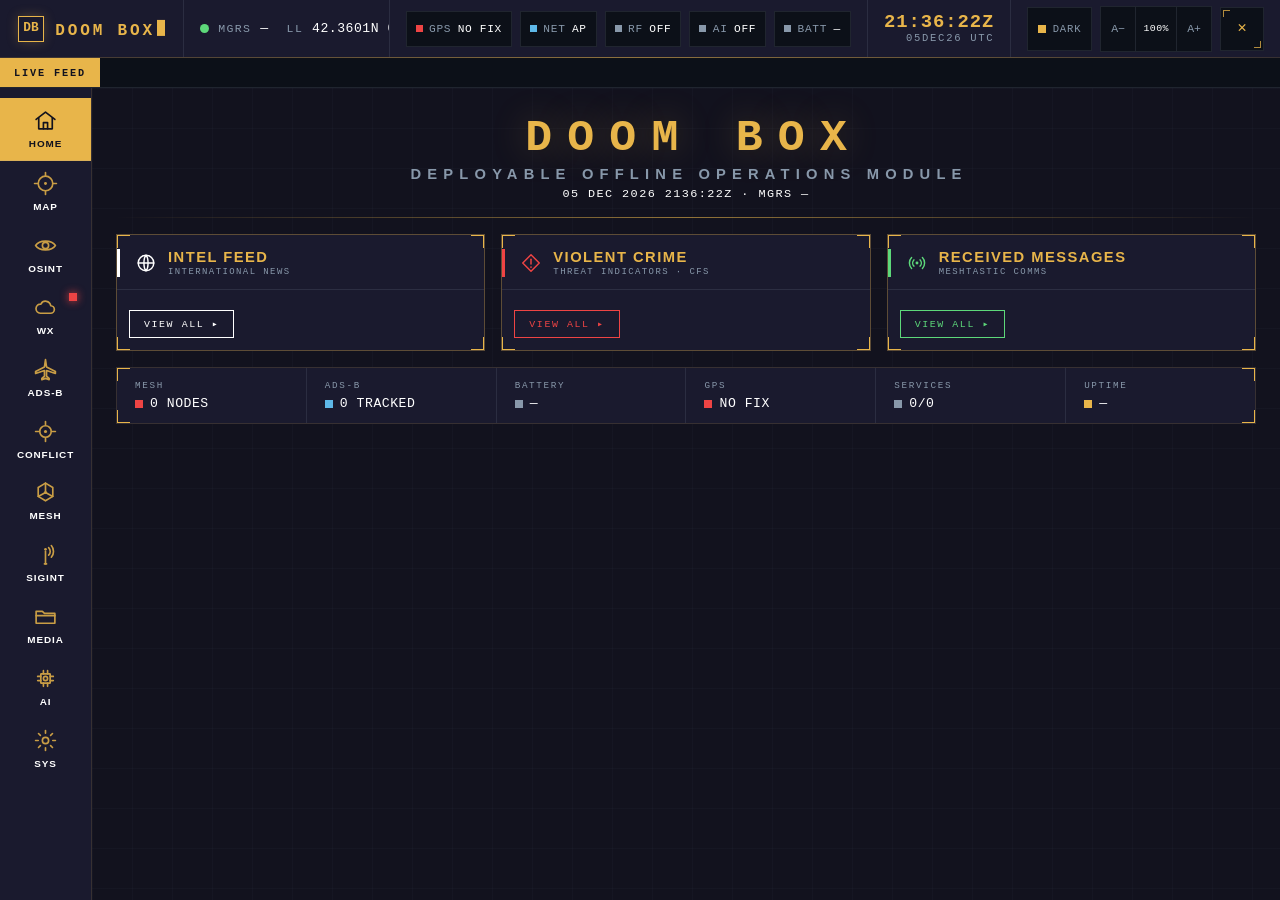
==== commit b813c9ed: "Remove fabricated placeholder seed data from HOME view Ticker, status chips, and the news/crime/mesh" ====
--- a/index.html
+++ b/index.html
@@ -582,23 +582,18 @@
     {id:'SYS',   name:'SYS',    key:'0', desc:'System health · 7 diagnostic cards'}
   ];
 
-  var TICKER = [
-    {tg:'ALERT', c:'var(--red)',    t:'0412Z', x:'SHOTS FIRED reported vicinity Dorchester Ave — units responding'},
-    {tg:'NEWS',  c:'var(--text-1)', t:'0409Z', x:'City council approves emergency communications budget +12%'},
-    {tg:'WX',    c:'var(--accent)', t:'0405Z', x:'WIND ADVISORY in effect until 1800Z — gusts to 45 kt'},
-    {tg:'CRIME', c:'var(--orange)', t:'0401Z', x:'B&E cluster flagged — 4 incidents within 0.8 km grid'},
-    {tg:'MSG',   c:'var(--blue)',   t:'0358Z', x:'node RELAY-07 reconnected — mesh integrity nominal'},
-    {tg:'NEWS',  c:'var(--text-1)', t:'0351Z', x:'Power grid load steady · regional draw 61% of capacity'},
-    {tg:'WX',    c:'var(--accent)', t:'0347Z', x:'Temp 4°C · Baro 1014 hPa falling · visibility 9 km'},
-    {tg:'ALERT', c:'var(--red)',    t:'0340Z', x:'MILITARY aircraft squawk detected — see ADS-B module'}
-  ];
+  /* Ticker + chips start empty/neutral — real content arrives via
+     DBShell.ticker() pushes and DBHome.chips() (see home/home-live.js).
+     Previously seeded with fabricated incident/status text that stayed
+     visible until enough real items pushed it out. */
+  var TICKER = [];
 
   var CHIPS = [
-    {k:'GPS', v:'LOCK', c:'var(--green)'},
-    {k:'NET', v:'LAN',  c:'var(--blue)'},
-    {k:'RF',  v:'SCAN', c:'var(--orange)'},
-    {k:'AI',  v:'RDY',  c:'var(--purple)'},
-    {k:'BATT',v:'84%',  c:'var(--green)'}
+    {k:'GPS', v:'—', c:'var(--text-2)'},
+    {k:'NET', v:'—', c:'var(--text-2)'},
+    {k:'RF',  v:'—', c:'var(--text-2)'},
+    {k:'AI',  v:'—', c:'var(--text-2)'},
+    {k:'BATT',v:'—', c:'var(--text-2)'}
   ];
 
   /* ---------------- el helpers ---------------- */
@@ -653,7 +648,6 @@
     WX:    svg('<path d="M7 17.5 H16.8 a3.6 3.6 0 0 0 .2-7.2 A5 5 0 0 0 7.6 8.7 A3.7 3.7 0 0 0 7 17.5 Z"/>'),
     ADSB:     svg('<path d="M12 2.5 L13 9.5 L21.5 14 V15.8 L13 13 V18.5 L15.5 20.5 V21.8 L12 20.5 L8.5 21.8 V20.5 L11 18.5 V13 L2.5 15.8 V14 L11 9.5 Z"/>'),
     CONFLICT: svg('<circle cx="12" cy="12" r="5.5"/><path d="M12 2.5V5.5 M12 18.5V21.5 M2.5 12H5.5 M18.5 12H21.5"/><circle cx="12" cy="12" r="1.5" fill="currentColor" stroke="none"/>'),
-    RADIO: svg('<circle cx="12" cy="12" r="1.6" fill="currentColor" stroke="none"/><path d="M8.6 8.6 a5 5 0 0 0 0 6.8"/><path d="M15.4 8.6 a5 5 0 0 1 0 6.8"/><path d="M6.1 6.1 a8.5 8.5 0 0 0 0 11.8"/><path d="M17.9 6.1 a8.5 8.5 0 0 1 0 11.8"/>'),
     MESH:  svg('<path d="M12 3 L19 7.25 V15.75 L12 20 L5 15.75 V7.25 Z"/><circle cx="12" cy="12" r="1.5" fill="currentColor" stroke="none"/><path d="M12 12 L12 3 M12 12 L19 15.75 M12 12 L5 15.75"/>'),
     SIGINT:svg('<path d="M11 21 H13"/><path d="M12 21 V9"/><circle cx="12" cy="7" r="1.3" fill="currentColor" stroke="none"/><path d="M15 5.4 a5 5 0 0 1 0 7.2"/><path d="M17.6 3.4 a8.6 8.6 0 0 1 0 11.2"/>'),
     MEDIA: svg('<path d="M3 7 H9 L11 9 H21 V18.5 H3 Z"/><path d="M3 11.2 H21"/>'),
@@ -662,7 +656,7 @@
   };
   var ICON_NEWS = svg('<circle cx="12" cy="12" r="8.5"/><path d="M3.5 12 H20.5 M12 3.5 C15 6.5 15 17.5 12 20.5 C9 17.5 9 6.5 12 3.5 Z"/>');
   var ICON_WARN = svg('<path d="M12 3 L21 12 L12 21 L3 12 Z"/><path d="M12 8 V13.2"/><circle cx="12" cy="16.4" r="0.95" fill="currentColor" stroke="none"/>');
-  var ICON_COMMS= ICONS.RADIO;
+  var ICON_COMMS = svg('<circle cx="12" cy="12" r="1.6" fill="currentColor" stroke="none"/><path d="M8.6 8.6 a5 5 0 0 0 0 6.8"/><path d="M15.4 8.6 a5 5 0 0 1 0 6.8"/><path d="M6.1 6.1 a8.5 8.5 0 0 0 0 11.8"/><path d="M17.9 6.1 a8.5 8.5 0 0 1 0 11.8"/>');
 
   /* ---------------- nav state + render ---------------- */
   var HOME={id:'HOME',name:'HOME',desc:'Command center situation display'};
@@ -710,46 +704,14 @@
   function z(d){return '['+pad(d.getUTCHours())+':'+pad(d.getUTCMinutes())+':'+pad(d.getUTCSeconds())+'Z]';}
   function csColor(cs){var h=0;for(var i=0;i<cs.length;i++){h=(h*31+cs.charCodeAt(i))%360;}return 'hsl('+h+',65%,64%)';}
 
-  var NEWS=[
-    {d:ago(3), x:'City council approves emergency comms budget increase of 12%'},
-    {d:ago(11),x:'Regional power grid load steady at 61% of rated capacity'},
-    {d:ago(19),x:'Port authority resumes night operations after equipment fault'},
-    {d:ago(27),x:'Transit agency adds two routes to eastern corridor service'},
-    {d:ago(38),x:'Water main repair closes Dorchester Ave between 4th and 7th'},
-    {d:ago(52),x:'University lab publishes regional seismic monitoring dataset'}
-  ];
-  var NEWS_POOL=['Fiber backbone maintenance window scheduled 0200-0400Z',
-    'Local airport reports minor ground stop, weather related',
-    'Municipal radio system firmware update rolling out tonight',
-    'Harbor patrol logs increased vessel traffic near channel 12',
-    'County issues procurement notice for backup generators',
-    'Highway sensor network restored after brief outage'];
-  var CRIME=[
-    {d:ago(8),  type:'ASSAULT',     loc:'Dorchester Ave / 4th St'},
-    {d:ago(22), type:'B&E',         loc:'Warehouse Row, Unit 14'},
-    {d:ago(34), type:'ROBBERY',     loc:'Transit Plaza North'},
-    {d:ago(46), type:'SHOTS FIRED', loc:'Industrial Park Sector 3'},
-    {d:ago(58), type:'CARJACKING',  loc:'I-93 Overpass, Exit 12'},
-    {d:ago(71), type:'VANDALISM',   loc:'Civic Center Lot B'}
-  ];
-  var CRIME_POOL=[
-    {type:'SHOTS FIRED',loc:'Vicinity Maple & 9th'},
-    {type:'ASSAULT',loc:'Riverside Walk, East'},
-    {type:'B&E',loc:'Commercial Block 200'},
-    {type:'ARMED ROBBERY',loc:'Fuel Station, Route 1'},
-    {type:'DISTURBANCE',loc:'Metro Station, Lower Concourse'}
-  ];
-  var MESH=[
-    {d:ago(1), cs:'RELAY-07', msg:'reconnected, mesh integrity nominal'},
-    {d:ago(4), cs:'OVERWATCH',msg:'copy, holding position grid 8364'},
-    {d:ago(9), cs:'GHOST-3',  msg:'moving to checkpoint, eta 6 mike'},
-    {d:ago(14),cs:'BASE-1',   msg:'all stations radio check, how copy'},
-    {d:ago(21),cs:'NOMAD',    msg:'solar at 84 percent, batt holding'},
-    {d:ago(33),cs:'RELAY-07', msg:'rebroadcast complete'}
-  ];
-  var MESH_CS=['RELAY-07','OVERWATCH','GHOST-3','BASE-1','NOMAD','SCOUT-9','ECHO-2'];
-  var MESH_MSG=['radio check, how copy','moving to next waypoint','copy all, out',
-    'signal strong this location','rebroadcasting now','holding at last grid','comms nominal'];
+  /* HOME card feeds start empty — real content arrives via DBHome.feeds()
+     (see home/home-live.js), which overwrites these on first successful
+     fetch. Previously seeded with fabricated news/crime/mesh items that
+     stayed visible until a live fetch replaced them (or indefinitely, if
+     it never succeeded). */
+  var NEWS=[];
+  var CRIME=[];
+  var MESH=[];
 
   /* ---------------- home render ---------------- */
   function fmtHome(){
@@ -831,27 +793,7 @@
     var mb=el('meshBadge'); if(mb){mb.textContent=meshUnread>0?meshUnread:''; mb.style.display=meshUnread>0?'inline-grid':'none';}
     renderStatus();
   }
-  function pulseCard(key){var c=el('card_'+key); if(c){c.classList.remove('pulse'); void c.offsetWidth; c.classList.add('pulse');}}
-
-  /* ---------------- live injects ---------------- */
-  function injectNews(){
-    NEWS.unshift({d:new Date(),x:NEWS_POOL[Math.floor(Math.random()*NEWS_POOL.length)]});
-    if(NEWS.length>40)NEWS.pop(); unread.OSINT++; renderNavBadges();
-    if(active==='HOME'){renderHomeCards();pulseCard('news');}
-  }
-  function injectCrime(){
-    var p=CRIME_POOL[Math.floor(Math.random()*CRIME_POOL.length)];
-    CRIME.unshift({d:new Date(),type:p.type,loc:p.loc});
-    if(CRIME.length>40)CRIME.pop(); unread.OSINT++; renderNavBadges();
-    if(active==='HOME'){renderHomeCards();pulseCard('crime');}
-  }
-  function injectMesh(){
-    MESH.unshift({d:new Date(),cs:MESH_CS[Math.floor(Math.random()*MESH_CS.length)],
-      msg:MESH_MSG[Math.floor(Math.random()*MESH_MSG.length)]});
-    if(MESH.length>40)MESH.pop(); meshUnread++; unread.MESH=meshUnread; renderNavBadges();
-    if(active==='HOME'){renderHomeCards();pulseCard('mesh');}
-  }
-  /* mock inject timers removed — real data is driven by home/home-live.js via window.DBHome */
+  /* mock inject functions removed — real data is driven by home/home-live.js via window.DBHome */
 
   /* ---------------- content + nav switching ---------------- */
   function renderContent(id){
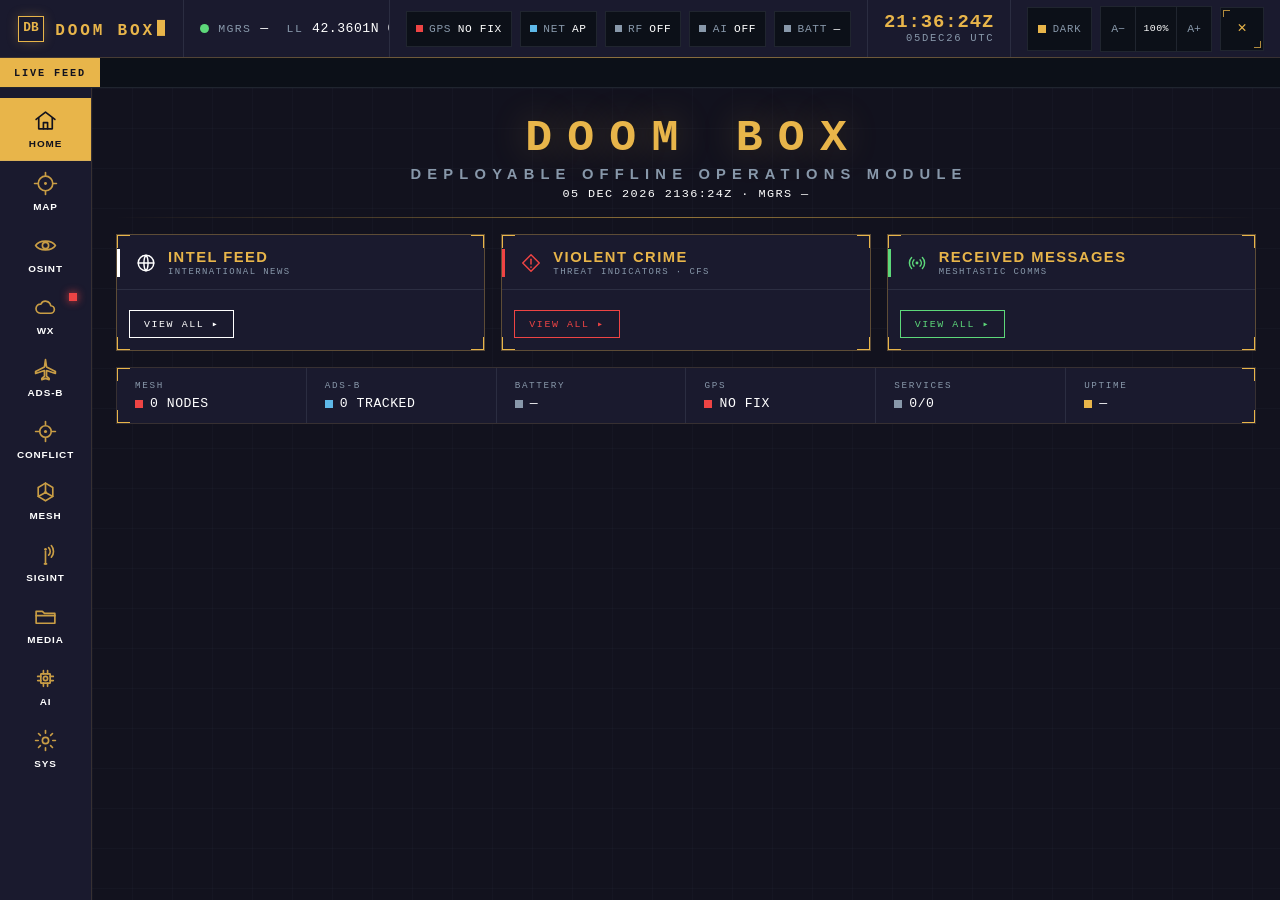
==== commit a8dac404: "Add MGRS region fetcher: on-demand z16 NAIP imagery for a 20-mi radius from an MGRS coordinate, repl" ====
--- a/index.html
+++ b/index.html
@@ -545,6 +545,7 @@
 <script src="map/map-layers.js"></script>
 <script src="map/map-tools.js"></script>
 <script src="map/map-hires.js"></script>
+<script src="map/map-mgrs-fetch.js"></script>
 <script src="map/map-ui.js"></script>
 <script src="osint/osint-data.js"></script>
 <script src="osint/osint.js"></script>
--- a/map/map.css
+++ b/map/map.css
@@ -350,6 +350,11 @@
   color:var(--text-2);cursor:pointer;}
 .dbm-hires-tab:hover{color:var(--accent);}
 .dbm-hires-tab svg{width:17px;height:17px;}
+/* MGRS region fetcher tab — stacked directly below the ZIP-based hi-res tab */
+.dbm-mgrsfetch-tab{top:214px;right:14px;width:34px;height:34px;z-index:29;display:grid;place-items:center;
+  color:var(--text-2);cursor:pointer;}
+.dbm-mgrsfetch-tab:hover{color:var(--accent);}
+.dbm-mgrsfetch-tab svg{width:17px;height:17px;}
 .dbm-hpanel{
   top:0;right:0;height:100%;width:300px;z-index:33;display:flex;flex-direction:column;
   transform:translateX(100%);transition:transform .2s ease;border-top:none;border-bottom:none;border-right:none;
